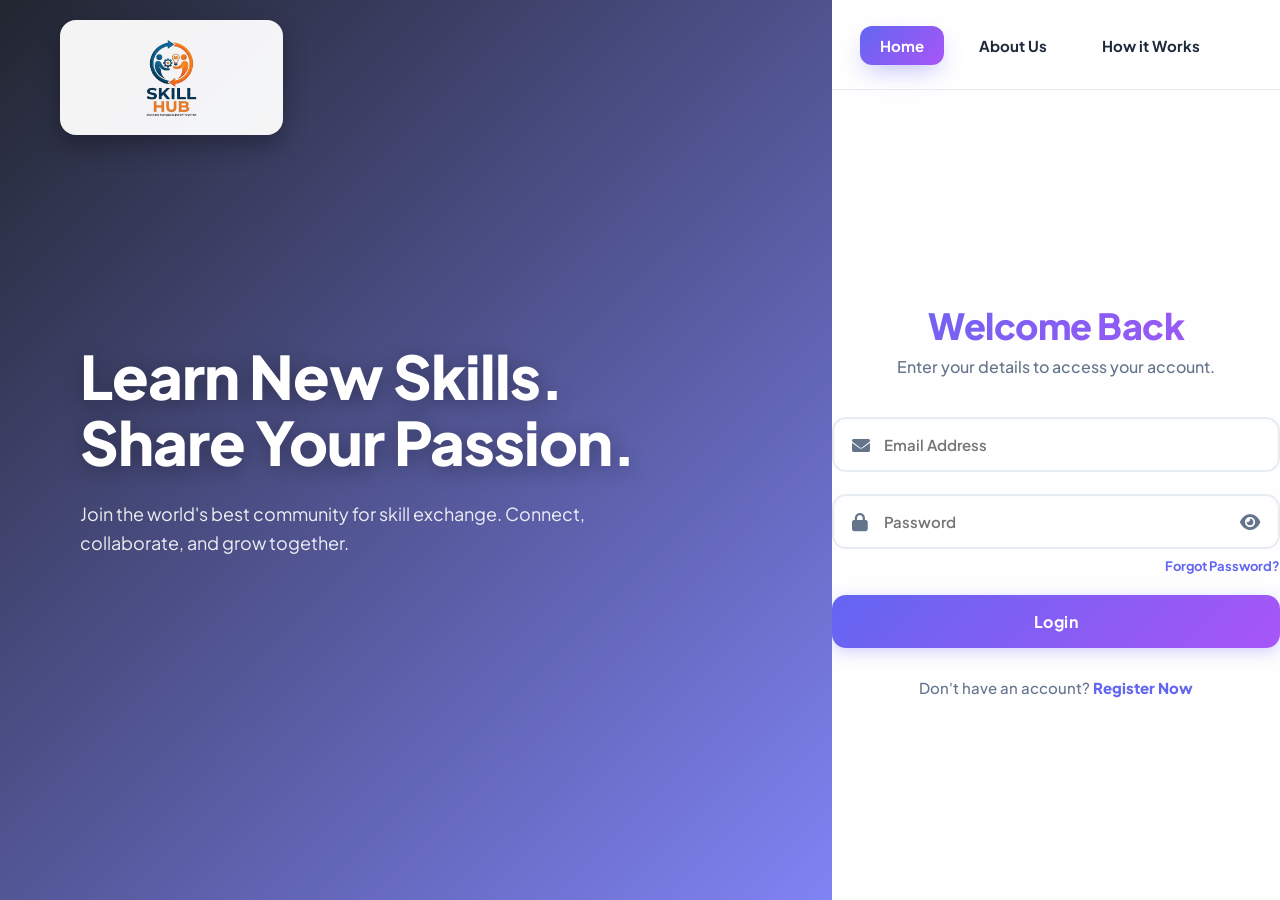
==== index.html @ a39168ff "Update index.html" ====
<!DOCTYPE html>
<html lang="en">
<head>
    <meta charset="UTF-8">
    <meta name="viewport" content="width=device-width, initial-scale=1.0">
    <title>Skill Hub - Login</title>
    <link href="https://cdnjs.cloudflare.com/ajax/libs/font-awesome/6.0.0/css/all.min.css" rel="stylesheet">
    <link href="https://fonts.googleapis.com/css2?family=Montserrat:wght@400;500;600;700;800&display=swap" rel="stylesheet">
    <link rel="stylesheet" href="style.css">
</head>
<body>

    <div id="authWrapper">
        <nav class="navbar">
            <a href="#" class="logo" style="background: transparent; padding: 0; box-shadow: none;">
                <img src="logo.jpeg" alt="Skill Hub" style="height: 115px; width: auto; object-fit: contain; background: rgba(255, 255, 255, 0.95); padding: 5px 15px; border-radius: 16px; box-shadow: 0 10px 25px rgba(0,0,0,0.3); display: block;">
            </a>
            <ul class="nav-links">
                <li><a onclick="switchAuthView('homeView', this)" class="auth-nav-link active">Home</a></li>
                <li><a onclick="switchAuthView('aboutView', this)" class="auth-nav-link">About Us</a></li>
                <li><a onclick="switchAuthView('howItWorksView', this)" class="auth-nav-link">How it Works</a></li>
            </ul>
        </nav>

        <div class="left-section">
            <div class="overlay"></div>
            <div class="content-box">
                <h1>Learn New Skills.<br>Share Your Passion.</h1>
                <p>Join the world's best community for skill exchange. Connect, collaborate, and grow together.</p>
            </div>
        </div>

        <div class="right-section">
            <div class="top-scroll-mask"></div>
            <div id="messageBox" class="message-box" style="padding: 10px; margin: 0 auto 10px; max-width: 480px;"></div>

            <div id="homeView" class="auth-view active">
                <div id="loginForm">
                    <h2 class="form-title">Welcome Back</h2>
                    <p class="form-subtitle">Enter your details to access your account.</p>
                    <form onsubmit="handleLogin(event)" autocomplete="off">
                        <div class="input-group">
                            <i class="fas fa-envelope left-icon"></i><input type="email" id="loginEmail" placeholder="Email Address" autocomplete="off" required>
                        </div>
                        <div class="input-group" style="margin-bottom: 5px;">
                            <i class="fas fa-lock left-icon"></i><input type="password" id="loginPass" placeholder="Password" autocomplete="new-password" required>
                            <i class="fas fa-eye eye-icon" onclick="togglePass('loginPass', this)"></i>
                        </div>
                        <div style="text-align: right; margin-bottom: 20px;">
                            <span onclick="showSubForm('forgotPasswordForm')" style="font-size: 13px; color: var(--primary-color); font-weight: 700; cursor: pointer;">Forgot Password?</span>
                        </div>
                        <button type="submit" class="btn-submit" style="margin-top: 0;">Login</button>
                    </form>
                    <div class="toggle-text">Don't have an account? <span onclick="showSubForm('registerForm')">Register Now</span></div>
                </div>

                <div id="forgotPasswordForm" class="hidden" style="width: 100%;">
                    <h2 class="form-title">Reset Password</h2>
                    <p class="form-subtitle">Enter your registered email to receive an OTP.</p>
                    <form onsubmit="handleSendForgotOTP(event)" autocomplete="off">
                        <div class="input-group"><i class="fas fa-envelope left-icon"></i><input type="email" id="forgotIdentifier" placeholder="Email Address" autocomplete="off" required></div>
                        <button type="submit" class="btn-submit">Send OTP</button>
                    </form>
                    <div class="toggle-text"><span onclick="showSubForm('loginForm')">Back to Login</span></div>
                </div>

                <div id="verifyForgotOTPForm" class="hidden" style="width: 100%;">
                    <h2 class="form-title">Set New Password</h2>
                    <form onsubmit="handleResetPassword(event)" autocomplete="off">
                        <div class="input-group"><i class="fas fa-key left-icon"></i><input type="text" id="forgotOTPInput" placeholder="Enter 6-digit OTP" autocomplete="off" required></div>
                        <div class="input-group">
                            <i class="fas fa-lock left-icon"></i><input type="password" id="forgotNewPassInput" placeholder="Enter New Password" autocomplete="new-password" required>
                            <i class="fas fa-eye eye-icon" onclick="togglePass('forgotNewPassInput', this)"></i>
                        </div>
                        <button type="submit" class="btn-submit">Reset Password</button>
                    </form>
                    <div class="toggle-text"><span onclick="showSubForm('loginForm')">Cancel</span></div>
                </div>

                <div id="otpForm" class="hidden" style="width: 100%;">
                    <h2 class="form-title">Two-Factor Auth</h2>
                    <form onsubmit="handleVerifyOTP(event)" autocomplete="off">
                        <div class="input-group"><i class="fas fa-key left-icon"></i><input type="text" id="otpInput" placeholder="Enter 6-digit OTP" autocomplete="off" required></div>
                        <button type="submit" class="btn-submit">Verify & Login</button>
                    </form>
                    <div class="toggle-text"><span onclick="showSubForm('loginForm')">Back to Login</span></div>
                </div>

                <div id="registerForm" class="hidden" style="width: 100%;">
                    <h2 class="form-title">Create Account</h2>
                    <form onsubmit="handleRegister(event)" autocomplete="off">
                        <div class="input-group"><i class="fas fa-user left-icon"></i><input type="text" id="regName" placeholder="Full Name" autocomplete="off" required></div>
                        <div class="input-group"><i class="fas fa-envelope left-icon"></i><input type="email" id="regEmail" placeholder="Email Address" autocomplete="off" required></div>
                        <div class="input-group"><i class="fas fa-phone left-icon"></i><input type="tel" id="regPhone" placeholder="Phone Number" autocomplete="off" required></div>
                        
                        <div style="display: flex; justify-content: space-between; align-items: center; margin-bottom: 15px; padding: 12px 15px; background: var(--bg-input); border-radius: 12px; color: var(--text-muted);">
                            <span style="font-size: 14px; font-weight: 500;"><i class="fas fa-venus-mars" style="margin-right: 10px;"></i>Gender:</span>
                            <div style="display: flex; gap: 15px;">
                                <label style="cursor: pointer; display: flex; align-items: center; gap: 5px; color: var(--text-main); font-weight: 500; font-size: 14px;">
                                    <input type="radio" name="regGender" value="Male" required style="accent-color: var(--primary-color);"> Male
                                </label>
                                <label style="cursor: pointer; display: flex; align-items: center; gap: 5px; color: var(--text-main); font-weight: 500; font-size: 14px;">
                                    <input type="radio" name="regGender" value="Female" style="accent-color: var(--primary-color);"> Female
                                </label>
                            </div>
                        </div>

                        <div class="input-group">
                            <i class="fas fa-lock left-icon"></i>
                            <input type="password" id="regPass" placeholder="Create Password" autocomplete="new-password" required>
                            <i class="fas fa-eye eye-icon" onclick="togglePass('regPass', this)"></i>
                        </div>
                        <div class="input-group">
                            <i class="fas fa-lock left-icon"></i>
                            <input type="password" id="regConfirmPass" placeholder="Confirm Password" autocomplete="new-password" required>
                            <i class="fas fa-eye eye-icon" onclick="togglePass('regConfirmPass', this)"></i>
                        </div>

                        <button type="submit" class="btn-submit">Verify Email</button>
                    </form>
                    <div class="toggle-text">Already have an account? <span onclick="showSubForm('loginForm')">Login Here</span></div>
                </div>

                <div id="regOtpForm" class="hidden" style="width: 100%;">
                    <h2 class="form-title">Verify Email</h2>
                    <form onsubmit="handleVerifyRegOTP(event)" autocomplete="off">
                        <div class="input-group"><i class="fas fa-key left-icon"></i><input type="text" id="regOtpInput" placeholder="Enter 6-digit OTP" autocomplete="off" required></div>
                        <button type="submit" class="btn-submit">Verify OTP</button>
                    </form>
                    <div class="toggle-text"><span onclick="showSubForm('registerForm')">Back</span></div>
                </div>

                <div id="profileSetupForm" class="hidden" style="width: 100%;">
                    <h2 class="form-title">Complete Profile</h2>
                    <form onsubmit="handleProfileSave(event)" autocomplete="off">
                        <div class="profile-pic-wrapper">
                            <div class="profile-pic-container" onclick="document.getElementById('profileInput').click()">
                                <img id="profilePreview" src="https://cdn-icons-png.flaticon.com/512/149/149071.png" alt="Profile">
                            </div>
                            <input type="file" id="profileInput" accept="image/*" onchange="previewImage(event, 'profilePreview')" style="display:none;">
                            <div style="display: flex; gap: 20px; margin-top: 15px; width: 100%; justify-content: center;">
                                <div class="add-photo-btn" onclick="document.getElementById('profileInput').click()" style="margin-top: 0;"><i class="fas fa-image"></i> Upload File</div>
                                <div class="add-photo-btn" onclick="startRegCamera()" style="margin-top: 0; color: #10b981;"><i class="fas fa-camera"></i> Live Camera</div>
                            </div>
                        </div>

                        <div class="role-selection">
                            <label class="role-box active" onclick="selectRole('teach')">
                                <input type="radio" name="userRole" value="teach" checked style="display:none;">
                                <i class="fas fa-chalkboard-teacher"></i>
                                <span>Teach & Learn</span>
                            </label>
                            <label class="role-box" onclick="selectRole('learn')">
                                <input type="radio" name="userRole" value="learn" style="display:none;">
                                <i class="fas fa-book-reader"></i>
                                <span>Only Learner</span>
                            </label>
                        </div>

                        <div class="input-group"><i class="fas fa-user left-icon"></i><input type="text" id="profName" readonly></div>
                        <div class="input-group"><i class="fas fa-envelope left-icon"></i><input type="email" id="profEmail" readonly></div>
                        <div class="input-group"><i class="fas fa-map-marker-alt left-icon"></i><input type="text" id="profAddress" placeholder="e.g. Ahmedabad, Gujarat" autocomplete="off" required></div>
                        
                        <div id="skillInputContainer">
                            <div class="input-group"><i class="fas fa-laptop-code left-icon"></i><input type="text" id="skillInput" placeholder="Type a skill & Press Enter" autocomplete="off"></div>
                            <div id="skillsList" class="skills-list"></div>
                        </div>

                        <button type="submit" class="btn-submit">Save Profile & Login</button>
                    </form>
                </div>
            </div>

            <div id="aboutView" class="auth-view" style="justify-content: flex-start; padding-top: 40px; max-width: 1000px; padding-left: 20px; padding-right: 20px;">
                <h2 class="info-header" style="text-align: center; margin-bottom: 30px;">About Skill Hub</h2>
                
                <div style="display: flex; gap: 20px; flex-wrap: wrap; margin-bottom: 50px;">
                    <div class="about-card" style="flex: 1; min-width: 250px;">
                        <i class="fas fa-globe"></i>
                        <h3>Our Vision</h3>
                        <p>Skill Hub is built on a simple idea: everyone has something to learn, and everyone has something to teach. We aim to create a global economy of knowledge exchange.</p>
                    </div>
                    
                    <div class="about-card" style="flex: 1; min-width: 250px;">
                        <i class="fas fa-users"></i>
                        <h3>Community Driven</h3>
                        <p>Whether you are a professional developer, a language enthusiast, or a beginner looking for guidance, our platform connects you with the right mentor without any money involved.</p>
                    </div>

                    <div class="about-card" style="flex: 1; min-width: 250px;">
                        <i class="fas fa-coins"></i>
                        <h3>Time-Banking System</h3>
                        <p>We use a unique Credit System. Earn credits by teaching your skills to others, and spend those credits to learn new skills from experts. It's a fair, time-for-time trade.</p>
                    </div>
                </div>

                <h2 class="info-header" style="text-align: center; margin-bottom: 10px;">Why Choose Skill Hub?</h2>
                <p style="text-align: center; color: var(--text-muted); margin-bottom: 30px; font-size: 15px; font-weight: 500;">Explore the detailed features and benefits of joining our platform.</p>

                <div class="about-grid">
                    
                    <div class="about-image-card">
                        <img src="https://images.unsplash.com/photo-1516321318423-f06f85e504b3?q=80&w=600&auto=format&fit=crop" alt="Concept">
                        <div class="card-content">
                            <h3><i class="fas fa-lightbulb"></i> The Core Concept</h3>
                            <p>Skill Hub is a revolutionary time-banking platform where your knowledge is your currency. Exchange your expertise directly with others and grow together.</p>
                        </div>
                    </div>

                    <div class="about-image-card">
                        <img src="https://images.unsplash.com/photo-1554224155-8d04cb21cd6c?q=80&w=600&auto=format&fit=crop" alt="Credits">
                        <div class="card-content">
                            <h3><i class="fas fa-coins"></i> Time is Money</h3>
                            <p>No actual money is involved. You earn virtual credits by dedicating your time to teach someone. Spend those exact credits to learn a new skill from another expert.</p>
                        </div>
                    </div>

                    <div class="about-image-card">
                        <img src="https://images.unsplash.com/photo-1522202176988-66273c2fd55f?q=80&w=600&auto=format&fit=crop" alt="Learn Anything">
                        <div class="card-content">
                            <h3><i class="fas fa-book-reader"></i> Learn Anything</h3>
                            <p>From complex programming languages like Python and Java to creative arts like UI/Design or cooking, find mentors for absolutely any skill you desire.</p>
                        </div>
                    </div>

                    <div class="about-image-card">
                        <img src="https://images.unsplash.com/photo-1544531586-fde5298cdd40?q=80&w=600&auto=format&fit=crop" alt="Mentoring">
                        <div class="card-content">
                            <h3><i class="fas fa-chalkboard-teacher"></i> Teach Your Passion</h3>
                            <p>Everyone is an expert at something. Share your unique talents, guide beginners, and build your reputation as a top-tier mentor in the community.</p>
                        </div>
                    </div>

                    <div class="about-image-card">
                        <img src="https://images.unsplash.com/photo-1516321497487-e288fb19713f?q=80&w=600&auto=format&fit=crop" alt="Live Chat">
                        <div class="card-content">
                            <h3><i class="fas fa-comment-dots"></i> Real-Time Chat</h3>
                            <p>Seamlessly connect with your swap partners using our built-in, WhatsApp-style instant messaging system. Discuss topics, share links, and schedule sessions easily.</p>
                        </div>
                    </div>

                    <div class="about-image-card">
                        <img src="https://images.unsplash.com/photo-1550751827-4bd374c3f58b?q=80&w=600&auto=format&fit=crop" alt="Security">
                        <div class="card-content">
                            <h3><i class="fas fa-shield-alt"></i> Secure & Private</h3>
                            <p>Your privacy is our priority. With robust Two-Factor Authentication (2FA) and encrypted databases, your personal information always remains safe.</p>
                        </div>
                    </div>

                    <div class="about-image-card">
                        <img src="https://images.unsplash.com/photo-1529156069898-49953e39b3ac?q=80&w=600&auto=format&fit=crop" alt="Community">
                        <div class="card-content">
                            <h3><i class="fas fa-users"></i> Global Network</h3>
                            <p>Break geographical boundaries. Connect with lifelong learners and passionate educators from around the globe, expanding your perspective and network.</p>
                        </div>
                    </div>

                    <div class="about-image-card">
                        <img src="https://images.unsplash.com/photo-1531482615713-2afd69097998?q=80&w=600&auto=format&fit=crop" alt="PBL">
                        <div class="card-content">
                            <h3><i class="fas fa-project-diagram"></i> Perfect for PBL</h3>
                            <p>Ideal for university students working on Project-Based Learning (PBL). Find teammates with complementary skills to build your next big academic project.</p>
                        </div>
                    </div>

                    <div class="about-image-card">
                        <img src="https://images.unsplash.com/photo-1486312338219-ce68d2c6f44d?q=80&w=600&auto=format&fit=crop" alt="Portfolio">
                        <div class="card-content">
                            <h3><i class="fas fa-briefcase"></i> Build Your Portfolio</h3>
                            <p>Every successful swap is recorded on your public profile. Use this verified track record of teaching and learning to impress future employers and peers.</p>
                        </div>
                    </div>

                    <div class="about-image-card">
                        <img src="https://images.unsplash.com/photo-1523240795612-9a054b0db644?q=80&w=600&auto=format&fit=crop" alt="Free Access">
                        <div class="card-content">
                            <h3><i class="fas fa-door-open"></i> 100% Free Access</h3>
                            <p>We believe education should be accessible to everyone. Skill Hub completely removes financial barriers, making high-quality mentorship absolutely free.</p>
                        </div>
                    </div>
                </div>

                <div style="margin-top: 60px; padding-top: 40px; border-top: 2px dashed #eee;">
                    <h2 class="info-header" style="text-align: center; margin-bottom: 10px;">Meet The Creators</h2>
                    <p style="text-align: center; color: var(--text-muted); margin-bottom: 40px; font-size: 15px; font-weight: 500;">The minds behind Skill Hub.</p>
                    
                    <div style="display: flex; justify-content: center; gap: 30px; flex-wrap: wrap; text-align: center;">
                        
                        <div style="background: white; padding: 25px 20px; border-radius: 16px; box-shadow: 0 10px 25px rgba(0,0,0,0.08); width: 260px; transition: transform 0.3s ease;">
                            <img src="Shubham.jpeg" alt="Shubham Pareshbhai Suthar" style="width: 130px; height: 130px; border-radius: 50%; object-fit: cover; border: 4px solid var(--primary-color, #007bff); margin-bottom: 15px; box-shadow: 0 5px 15px rgba(0,0,0,0.1);">
                            <h3 style="font-size: 17px; color: #333; margin-bottom: 5px; font-family: 'Montserrat', sans-serif;">Shubham Pareshbhai Suthar</h3>
                            <p style="font-size: 14px; color: #6b7280; margin: 0; font-weight: 500;">Developer</p>
                        </div>

                        <div style="background: white; padding: 25px 20px; border-radius: 16px; box-shadow: 0 10px 25px rgba(0,0,0,0.08); width: 260px; transition: transform 0.3s ease;">
                            <img src="Jainam.jpeg" alt="Jainam Dwarkeshpuri Goswami" style="width: 130px; height: 130px; border-radius: 50%; object-fit: cover; border: 4px solid var(--primary-color, #007bff); margin-bottom: 15px; box-shadow: 0 5px 15px rgba(0,0,0,0.1);">
                            <h3 style="font-size: 17px; color: #333; margin-bottom: 5px; font-family: 'Montserrat', sans-serif;">Jainam Dwarkeshpuri Goswami</h3>
                            <p style="font-size: 14px; color: #6b7280; margin: 0; font-weight: 500;">Developer</p>
                        </div>

                        <div style="background: white; padding: 25px 20px; border-radius: 16px; box-shadow: 0 10px 25px rgba(0,0,0,0.08); width: 260px; transition: transform 0.3s ease;">
                            <img src="Khushgiri.jpeg" alt="Khushgiri Sanjaygiri Goswami" style="width: 130px; height: 130px; border-radius: 50%; object-fit: cover; border: 4px solid var(--primary-color, #007bff); margin-bottom: 15px; box-shadow: 0 5px 15px rgba(0,0,0,0.1);">
                            <h3 style="font-size: 17px; color: #333; margin-bottom: 5px; font-family: 'Montserrat', sans-serif;">Khushgiri Sanjaygiri Goswami</h3>
                            <p style="font-size: 14px; color: #6b7280; margin: 0; font-weight: 500;">Developer</p>
                        </div>

                    </div>
                </div>
                </div>

            <div id="howItWorksView" class="auth-view" style="justify-content: flex-start; padding-top: 40px;">
                <h2 class="info-header" style="text-align: center; margin-bottom: 10px;">How it Works</h2>
                <p style="text-align: center; color: var(--text-muted); margin-bottom: 30px; font-size: 15px; font-weight: 500;">Your journey to mastering new skills in 3 simple steps.</p>
                
                <div class="step-card"><div class="step-icon"><i class="fas fa-user-plus"></i></div><div class="step-content"><h3>1. Create Profile</h3><p>Sign up, choose your role, and list the skills you want to teach or learn.</p></div></div>
                <div class="step-card"><div class="step-icon"><i class="fas fa-search"></i></div><div class="step-content"><h3>2. Find a Match</h3><p>Discover users around the platform who match your learning interests.</p></div></div>
                <div class="step-card"><div class="step-icon"><i class="fas fa-exchange-alt"></i></div><div class="step-content"><h3>3. Start Swapping</h3><p>Connect via live chat, exchange knowledge, and grow together.</p></div></div>
                
                <div style="margin-top: 20px; text-align: center; background: var(--bg-input); padding: 25px; border-radius: 12px; border: 1px dashed var(--primary-color);">
                    <h3 style="color: var(--primary-color); margin-bottom: 15px; font-size: 16px;"><i class="fas fa-rocket"></i> Ready to start your journey?</h3>
                    <button class="btn-solid" style="width: auto; padding: 12px 30px; margin-top: 0; display: inline-block;" onclick="switchAuthView('homeView', document.querySelectorAll('.nav-links a')[0]); setTimeout(function(){ showSubForm('registerForm'); }, 50);">Join Skill Hub Now</button>
                </div>
            </div>
            
        </div>
    </div>

    <div id="regCameraModal" class="hidden" style="position: fixed; top: 0; left: 0; width: 100%; height: 100%; background: rgba(0,0,0,0.85); z-index: 99999; flex-direction: column; align-items: center; justify-content: center;">
        <h3 style="color: white; margin-bottom: 20px; font-size: 24px;">Smile! 😊</h3>
        <video id="regCameraFeed" autoplay playsinline style="width: 100%; max-width: 320px; border-radius: 50%; aspect-ratio: 1/1; object-fit: cover; border: 4px solid #10b981; background: #000; transform: scaleX(-1);"></video>
        <div style="display: flex; gap: 20px; margin-top: 30px;">
            <button type="button" class="btn-submit" onclick="takeRegSnapshot()" style="width: auto; padding: 12px 25px; margin: 0; background: #10b981;"><i class="fas fa-camera"></i> Capture</button>
            <button type="button" class="btn-submit" onclick="stopRegCamera()" style="width: auto; padding: 12px 25px; margin: 0; background: #ef4444;"><i class="fas fa-times"></i> Cancel</button>
        </div>
    </div>

    <script src="config.js?v=7"></script>
    <script src="auth.js?v=7"></script>
</body>
</html>
---- style.css ----
/* =========================================
   PREMIUM SAAS THEME VARIABLES & ALL CSS
   ========================================= */
@import url('https://fonts.googleapis.com/css2?family=Plus+Jakarta+Sans:wght@400;500;600;700;800&display=swap');

:root {
    /* Modern Vibrant Gradients & Colors */
    --primary-color: #6366f1; /* Brighter Indigo */
    --primary-hover: #4f46e5;
    --primary-gradient: linear-gradient(135deg, #6366f1 0%, #a855f7 100%);
    --primary-light: rgba(99, 102, 241, 0.12);
    
    /* Light Theme - Soft Backgrounds */
    --bg-main: #f4f7fe; 
    --bg-card: rgba(255, 255, 255, 0.85); /* Glass effect */
    --bg-input: #ffffff;
    
    /* Typography */
    --text-main: #1e293b;
    --text-muted: #64748b;
    --border-color: rgba(226, 232, 240, 0.8);
    
    /* Glassmorphism Elements */
    --sidebar-bg: rgba(255, 255, 255, 0.75);
    --header-bg: rgba(255, 255, 255, 0.8);
    --glass-blur: blur(16px);
    
    /* Smooth Shadows */
    --shadow-sm: 0 4px 6px -1px rgba(0, 0, 0, 0.05), 0 2px 4px -1px rgba(0, 0, 0, 0.03);
    --shadow-glow: 0 10px 25px -5px rgba(99, 102, 241, 0.4);
    --shadow-card: 0 10px 30px -5px rgba(0, 0, 0, 0.05);
}

body.dark-theme {
    /* Ultra Premium Dark Navy Theme (Better than basic black) */
    --bg-main: #0b0f19;
    --bg-card: rgba(17, 24, 39, 0.7);
    --bg-input: rgba(31, 41, 55, 0.8);
    --text-main: #f8fafc;
    --text-muted: #94a3b8;
    --border-color: rgba(255, 255, 255, 0.08);
    --sidebar-bg: rgba(11, 15, 25, 0.85);
    --header-bg: rgba(11, 15, 25, 0.85);
    --shadow-sm: 0 4px 6px -1px rgba(0, 0, 0, 0.3);
    --shadow-card: 0 10px 30px -5px rgba(0, 0, 0, 0.5);
    --shadow-glow: 0 10px 25px -5px rgba(99, 102, 241, 0.5);
}

* { margin: 0; padding: 0; box-sizing: border-box; font-family: 'Plus Jakarta Sans', 'Montserrat', sans-serif; }
body { height: 100vh; width: 100%; background: var(--bg-main); color: var(--text-main); overflow: hidden; transition: background 0.4s ease, color 0.4s ease; }

/* Custom Scrollbar for sleek look */
::-webkit-scrollbar { width: 8px; }
::-webkit-scrollbar-track { background: transparent; }
::-webkit-scrollbar-thumb { background: rgba(99, 102, 241, 0.3); border-radius: 10px; }
::-webkit-scrollbar-thumb:hover { background: rgba(99, 102, 241, 0.6); }

/* ================= Auth Layout (Login Page) ================= */
#authWrapper { display: flex; width: 100%; height: 100vh; }

.navbar { position: absolute; top: 0; left: 0; width: 100%; padding: 20px 60px; display: flex; justify-content: space-between; align-items: flex-start; z-index: 100; background: transparent; }
.logo { font-size: 24px; font-weight: 800; color: #fff; text-decoration: none; }

.nav-links { list-style: none; display: flex; gap: 15px; align-items: center; margin-top: 6px; }

/* Lift Animation for Nav Links */
.nav-links a { display: inline-block; text-decoration: none; color: var(--text-main); font-size: 15px; font-weight: 700; cursor: pointer; transition: all 0.3s cubic-bezier(0.34, 1.56, 0.64, 1); padding: 10px 20px; border-radius: 12px; }
.nav-links a:hover { transform: translateY(-4px); color: #fff; background: var(--primary-gradient); box-shadow: var(--shadow-glow); }
.nav-links a.active { color: #fff; background: var(--primary-gradient); box-shadow: var(--shadow-glow); }

/* Left Section with Enhanced Gradient Overlay */
.left-section { flex: 1.2; background: url('https://images.unsplash.com/photo-1522202176988-66273c2fd55f?q=80&w=2071&auto=format&fit=crop') no-repeat center center/cover; position: relative; display: flex; align-items: center; padding: 80px; color: white; }
.overlay { position: absolute; top: 0; left: 0; width: 100%; height: 100%; background: linear-gradient(135deg, rgba(11, 15, 25, 0.9) 0%, rgba(99, 102, 241, 0.8) 100%); z-index: 1; }
.content-box { position: relative; z-index: 2; max-width: 600px; color: #fff; animation: fadeUp 0.8s ease-out; }
.content-box h1 { font-size: 60px; font-weight: 800; line-height: 1.1; margin-bottom: 25px; letter-spacing: -1px; text-shadow: 0 4px 20px rgba(0,0,0,0.3); }
.content-box p { font-size: 18px; line-height: 1.6; opacity: 0.9; }

.right-section { flex: 0.8; background: var(--bg-card); overflow-y: auto; position: relative; backdrop-filter: var(--glass-blur); -webkit-backdrop-filter: var(--glass-blur); }
.top-scroll-mask { position: sticky; top: 0; left: 0; width: 100%; height: 90px; background: inherit; z-index: 90; backdrop-filter: var(--glass-blur); border-bottom: 1px solid var(--border-color); }
.auth-view { display: none; animation: slideIn 0.4s cubic-bezier(0.16, 1, 0.3, 1); width: 100%; max-width: 480px; margin: 0 auto; min-height: calc(100vh - 90px); flex-direction: column; justify-content: center; padding-bottom: 50px; }
.auth-view.active { display: flex; }
.form-title { font-size: 36px; color: var(--text-main); margin-bottom: 8px; font-weight: 800; text-align: center; letter-spacing: -0.5px; background: var(--primary-gradient); -webkit-background-clip: text; -webkit-text-fill-color: transparent; }
.form-subtitle { color: var(--text-muted); margin-bottom: 40px; font-size: 16px; text-align: center; font-weight: 500;}

/* Premium Inputs */
.input-group { position: relative; margin-bottom: 22px; width: 100%; }
.input-group i.left-icon { position: absolute; left: 20px; top: 50%; transform: translateY(-50%); color: var(--text-muted); font-size: 18px; transition: 0.3s; }
.input-group input { width: 100%; padding: 16px 20px 16px 50px; border: 2px solid var(--border-color); border-radius: 14px; font-size: 15px; outline: none; background: var(--bg-input); font-weight: 600; color: var(--text-main); transition: all 0.3s ease; box-shadow: inset 0 2px 4px rgba(0,0,0,0.02);}
.input-group input:focus { border-color: var(--primary-color); background: var(--bg-input); box-shadow: 0 0 0 4px var(--primary-light), inset 0 2px 4px rgba(0,0,0,0.02); }
.input-group input:focus + i.left-icon, .input-group input:focus ~ i.left-icon { color: var(--primary-color); }
.input-group input[readonly] { background: var(--border-color); color: var(--text-muted); cursor: not-allowed; }
.input-group .eye-icon { position: absolute; right: 20px; top: 50%; transform: translateY(-50%); color: var(--text-muted); cursor: pointer; transition: 0.2s; font-size: 18px; }
.input-group .eye-icon:hover { color: var(--primary-color); }

/* Premium Buttons */
.btn-submit { width: 100%; padding: 16px; background: var(--primary-gradient); border: none; border-radius: 14px; color: white; font-size: 16px; font-weight: 700; letter-spacing: 0.5px; cursor: pointer; transition: all 0.3s cubic-bezier(0.34, 1.56, 0.64, 1); margin-top: 15px; box-shadow: 0 4px 15px rgba(99, 102, 241, 0.3); position: relative; overflow: hidden; z-index: 1;}
.btn-submit::before { content: ''; position: absolute; top: 0; left: 0; width: 100%; height: 100%; background: linear-gradient(135deg, #a855f7 0%, #6366f1 100%); opacity: 0; transition: opacity 0.3s ease; z-index: -1; }
.btn-submit:hover { transform: translateY(-3px); box-shadow: var(--shadow-glow); }
.btn-submit:hover::before { opacity: 1; }

.toggle-text { margin-top: 30px; text-align: center; font-size: 15px; color: var(--text-muted); font-weight: 500;}
.toggle-text span { color: var(--primary-color); font-weight: 800; cursor: pointer; transition: 0.2s; border-bottom: 2px solid transparent; padding-bottom: 2px; }
.toggle-text span:hover { border-color: var(--primary-color); }

.message-box { text-align: center; margin-bottom: 20px; font-size: 15px; font-weight: 700; min-height: 20px; padding: 12px; border-radius: 10px; }
.error-msg { background: rgba(239, 68, 68, 0.1); color: #ef4444; border: 1px solid rgba(239, 68, 68, 0.2); } 
.success-msg { background: rgba(16, 185, 129, 0.1); color: #10b981; border: 1px solid rgba(16, 185, 129, 0.2); }
.hidden { display: none !important; }

/* Profile Pic Setup */
.profile-pic-wrapper { display: flex; flex-direction: column; align-items: center; margin-bottom: 35px; }
.profile-pic-container { width: 130px; height: 130px; border-radius: 50%; background: var(--bg-input); border: 4px solid var(--primary-color); overflow: hidden; position: relative; cursor: pointer; transition: all 0.4s cubic-bezier(0.34, 1.56, 0.64, 1); box-shadow: var(--shadow-glow); padding: 4px;}
.profile-pic-container:hover { transform: scale(1.08) rotate(5deg); }
.profile-pic-container img { width: 100%; height: 100%; object-fit: cover; border-radius: 50%; }
.add-photo-btn { margin-top: 15px; color: var(--primary-color); font-weight: 800; font-size: 15px; cursor: pointer; display: flex; align-items: center; gap: 8px; transition: 0.2s; background: var(--primary-light); padding: 8px 16px; border-radius: 20px; }
.add-photo-btn:hover { background: var(--primary-color); color: #fff; }

/* Skills Tags */
.skills-list { display: flex; flex-wrap: wrap; gap: 10px; margin-top: -10px; margin-bottom: 25px; }
.skill-tag { background: var(--primary-gradient); color: #fff; padding: 8px 16px; border-radius: 20px; font-size: 14px; font-weight: 700; display: flex; align-items: center; gap: 10px; box-shadow: var(--shadow-sm); animation: popIn 0.3s ease-out;}
.skill-tag i { cursor: pointer; color: rgba(255,255,255,0.8); transition: 0.2s; }
.skill-tag i:hover { color: #fff; transform: scale(1.2); }

/* ================= Dashboard Layout ================= */
#dashboardWrapper { display: flex; width: 100vw; height: 100vh; background: var(--bg-main); color: var(--text-main); }

/* Glass Sidebar */
.sidebar { width: 280px; background: var(--sidebar-bg); backdrop-filter: var(--glass-blur); -webkit-backdrop-filter: var(--glass-blur); border-right: 1px solid var(--border-color); display: flex; flex-direction: column; padding: 30px 20px; z-index: 10; transition: 0.3s ease; box-shadow: 5px 0 25px rgba(0,0,0,0.02); }
.sidebar-logo { display: flex; align-items: center; justify-content: center; margin-bottom: 40px; }
.sidebar-logo img { height: 75px; border-radius: 12px; box-shadow: var(--shadow-sm); transition: 0.3s; }
.sidebar-logo img:hover { transform: scale(1.05) rotate(-2deg); }

.menu-label { font-size: 12px; color: var(--text-muted); font-weight: 800; letter-spacing: 1.5px; margin-bottom: 15px; padding-left: 15px; text-transform: uppercase; }
.sidebar-menu { list-style: none; margin-bottom: 25px; }
.sidebar-menu li { margin-bottom: 8px; }
.sidebar-menu a { text-decoration: none; color: var(--text-muted); font-size: 15.5px; font-weight: 700; display: flex; align-items: center; gap: 16px; padding: 14px 18px; border-radius: 12px; transition: all 0.3s ease; cursor: pointer; position: relative; overflow: hidden; }
.sidebar-menu a i { font-size: 20px; width: 24px; text-align: center; color: inherit; transition: 0.3s; }

/* Smooth Sidebar Active/Hover */
.sidebar-menu a::before { content: ''; position: absolute; left: 0; top: 0; height: 100%; width: 4px; background: var(--primary-gradient); transform: scaleY(0); transition: 0.3s ease; border-radius: 0 4px 4px 0; }
.sidebar-menu a.active { background: var(--primary-light); color: var(--primary-color); }
.sidebar-menu a.active::before { transform: scaleY(1); }
.sidebar-menu a.active i { color: var(--primary-color); }
.sidebar-menu a:hover:not(.active) { background: rgba(99, 102, 241, 0.05); color: var(--primary-color); transform: translateX(5px); }

.logout-btn { margin-top: auto !important; padding: 12px 15px !important; border-radius: 8px !important; font-weight: 700 !important; display: flex !important; align-items: center !important; gap: 15px !important; color: #ef4444 !important; background: rgba(239, 68, 68, 0.1) !important; border: 1px solid rgba(239, 68, 68, 0.2) !important; text-decoration: none !important; transition: all 0.3s ease !important; }
.logout-btn:hover { background: #ef4444 !important; color: #fff !important; transform: translateY(-3px) !important; box-shadow: 0 4px 12px rgba(239, 68, 68, 0.25) !important; }
.logout-btn:hover i { color: #fff !important; }

.main-content { flex: 1; display: flex; flex-direction: column; overflow-y: auto; position: relative; }

/* Glass Header */
.dashboard-header { display: flex; justify-content: space-between; align-items: center; padding: 20px 50px; background: var(--header-bg); backdrop-filter: var(--glass-blur); -webkit-backdrop-filter: var(--glass-blur); border-bottom: 1px solid var(--border-color); position: sticky; top: 0; z-index: 50; box-shadow: 0 4px 20px rgba(0,0,0,0.02);}
.search-bar { position: relative; width: 400px; }
.search-bar i { position: absolute; left: 20px; top: 50%; transform: translateY(-50%); color: var(--text-muted); font-size: 16px; transition: 0.3s;}
.search-bar input { width: 100%; padding: 14px 20px 14px 50px; border: 2px solid var(--border-color); border-radius: 20px; font-size: 15px; font-weight: 600; outline: none; background: var(--bg-input); color: var(--text-main); transition: 0.3s; box-shadow: inset 0 2px 4px rgba(0,0,0,0.02);}
.search-bar input:focus { border-color: var(--primary-color); box-shadow: 0 0 0 4px var(--primary-light); }
.search-bar input:focus + i { color: var(--primary-color); }

.header-actions { display: flex; align-items: center; gap: 25px; }
.icon-btn { font-size: 22px; color: var(--text-muted); cursor: pointer; position: relative; transition: 0.3s; width: 45px; height: 45px; display: flex; align-items: center; justify-content: center; border-radius: 50%; background: var(--bg-input); border: 1px solid var(--border-color); }
.icon-btn:hover { color: var(--primary-color); border-color: var(--primary-color); transform: translateY(-2px); box-shadow: var(--shadow-sm); }
.icon-btn .badge { position: absolute; top: -2px; right: -2px; background: #ef4444; color: white; font-size: 11px; font-weight: 800; width: 18px; height: 18px; display: flex; align-items: center; justify-content: center; border-radius: 50%; border: 2px solid var(--bg-card); display: none;} 

.user-profile-mini { display: flex; align-items: center; gap: 15px; cursor: pointer; padding: 6px 20px; border-left: 2px solid var(--border-color); transition: 0.3s; }
.user-profile-mini:hover { transform: translateX(-3px); }
.user-profile-mini img { width: 45px; height: 45px; border-radius: 50%; object-fit: cover; border: 2px solid var(--primary-color); padding: 2px; }
.user-profile-mini .details { display: flex; flex-direction: column; }
.user-profile-mini .name { font-size: 15px; font-weight: 800; color: var(--text-main); }
.user-profile-mini .role { font-size: 13px; color: var(--primary-color); font-weight: 700;}

.dashboard-body { padding: 40px 50px; max-width: 1600px; margin: 0 auto; width: 100%; }
.view-section { display: none; animation: fadeUp 0.5s cubic-bezier(0.16, 1, 0.3, 1); }
.view-section.active { display: block; }

.dashboard-title-row { display: flex; justify-content: space-between; align-items: center; margin-bottom: 30px; }
.dashboard-title-row h2 { font-size: 32px; color: var(--text-main); font-weight: 800; letter-spacing: -0.5px; }

/* Metric Cards - Premium Hover */
.metrics-grid { display: grid; grid-template-columns: repeat(4, 1fr); gap: 25px; margin-bottom: 35px; }
.metric-card { background: var(--bg-card); backdrop-filter: var(--glass-blur); -webkit-backdrop-filter: var(--glass-blur); padding: 28px; border-radius: 20px; border: 1px solid var(--border-color); box-shadow: var(--shadow-card); display: flex; flex-direction: column; transition: all 0.4s cubic-bezier(0.34, 1.56, 0.64, 1); position: relative; overflow: hidden; }
.metric-card::before { content: ''; position: absolute; top: 0; left: 0; width: 100%; height: 4px; background: var(--primary-gradient); transform: scaleX(0); transform-origin: left; transition: 0.4s ease; }
.metric-card:hover { transform: translateY(-8px); box-shadow: 0 20px 40px -10px rgba(0,0,0,0.1); border-color: var(--primary-light); }
.metric-card:hover::before { transform: scaleX(1); }

.metric-top { display: flex; justify-content: space-between; align-items: center; margin-bottom: 15px; }
.metric-title { font-size: 15px; color: var(--text-muted); font-weight: 700; }
.metric-icon { width: 48px; height: 48px; border-radius: 14px; display: flex; align-items: center; justify-content: center; font-size: 22px; transition: 0.3s; }
.metric-card:hover .metric-icon { transform: scale(1.1) rotate(5deg); }
.metric-value { font-size: 36px; font-weight: 800; color: var(--text-main); margin-bottom: 5px; letter-spacing: -1px;}

.metric-card.purple .metric-icon { background: linear-gradient(135deg, rgba(99, 102, 241, 0.2), rgba(168, 85, 247, 0.2)); color: #8b5cf6; }
.metric-card.blue .metric-icon { background: linear-gradient(135deg, rgba(59, 130, 246, 0.2), rgba(37, 99, 235, 0.2)); color: #3b82f6; }
.metric-card.green .metric-icon { background: linear-gradient(135deg, rgba(16, 185, 129, 0.2), rgba(5, 150, 105, 0.2)); color: #10b981; }
.metric-card.orange .metric-icon { background: linear-gradient(135deg, rgba(245, 158, 11, 0.2), rgba(217, 119, 6, 0.2)); color: #f59e0b; }

/* Chart Sections */
.chart-section { background: var(--bg-card); backdrop-filter: var(--glass-blur); padding: 30px; border-radius: 20px; border: 1px solid var(--border-color); box-shadow: var(--shadow-card); margin-bottom: 30px; transition: 0.3s;}
.chart-section:hover { box-shadow: 0 15px 35px -5px rgba(0,0,0,0.08); border-color: rgba(99, 102, 241, 0.2); }
.chart-header { display: flex; justify-content: space-between; align-items: center; margin-bottom: 25px; }
.chart-header h3 { font-size: 20px; font-weight: 800; display: flex; align-items: center; gap: 10px;}

/* Discover Cards */
.dynamic-grid { display: grid; grid-template-columns: repeat(auto-fill, minmax(300px, 1fr)); gap: 25px; }
.crisp-card { background: var(--bg-card); backdrop-filter: var(--glass-blur); padding: 30px 25px; border-radius: 20px; border: 1px solid var(--border-color); box-shadow: var(--shadow-card); text-align: center; position: relative; transition: all 0.4s cubic-bezier(0.34, 1.56, 0.64, 1); overflow: hidden;}
.crisp-card:hover { transform: translateY(-8px); border-color: var(--primary-color); box-shadow: var(--shadow-glow); }
.top-badge { position: absolute; top: 15px; right: 15px; background: linear-gradient(135deg, #10b981, #059669); color: #fff; font-size: 11px; padding: 6px 12px; border-radius: 8px; font-weight: 800; letter-spacing: 0.5px; box-shadow: 0 4px 10px rgba(16, 185, 129, 0.3);}
.card-icon { width: 75px; height: 75px; background: var(--primary-gradient); color: #fff; border-radius: 20px; display: flex; align-items: center; justify-content: center; font-size: 35px; margin: 0 auto 20px; box-shadow: var(--shadow-glow); transition: 0.4s;}
.crisp-card:hover .card-icon { transform: scale(1.1) rotate(10deg); border-radius: 50%; }
.crisp-card h3 { font-size: 22px; color: var(--text-main); margin-bottom: 10px; font-weight: 800;}
.crisp-card p { color: var(--text-muted); font-weight: 600; font-size: 14px; margin-bottom: 25px;}
.card-buttons { display: flex; gap: 15px; justify-content: center;}

/* Card Buttons */
.btn-outline { flex: 1; padding: 12px; background: transparent; border: 2px solid var(--primary-color); color: var(--primary-color); border-radius: 10px; font-weight: 800; cursor: pointer; transition: 0.3s; font-size: 14px;}
.btn-outline:hover { background: var(--primary-color); color: #fff; box-shadow: var(--shadow-glow); transform: translateY(-2px);}
.btn-solid { flex: 1; padding: 12px; background: var(--primary-gradient); border: none; color: #fff; border-radius: 10px; font-weight: 800; cursor: pointer; transition: 0.3s; font-size: 14px; box-shadow: 0 4px 15px rgba(99,102,241,0.3);}
.btn-solid:hover { transform: translateY(-2px); box-shadow: var(--shadow-glow); }

/* List Items (Swaps) */
.list-item { background: var(--bg-input); padding: 20px 25px; border-radius: 16px; border: 1px solid var(--border-color); display: flex; justify-content: space-between; align-items: center; margin-bottom: 15px; transition: all 0.3s ease; box-shadow: var(--shadow-sm);}
.list-item:hover { border-color: var(--primary-color); transform: translateX(5px); box-shadow: 0 5px 15px rgba(0,0,0,0.05); }
.list-item h4 { color: var(--text-main); font-size: 18px; margin-bottom: 6px; font-weight: 800;}
.list-item p { color: var(--text-muted); font-size: 14px; font-weight: 600; }

.badge-green { background: rgba(16, 185, 129, 0.15); color: #10b981; padding: 6px 14px; border-radius: 8px; font-size: 13px; font-weight: 800; border: 1px solid rgba(16,185,129,0.3);}
.btn-cancel { background: rgba(239, 68, 68, 0.1); color: #ef4444; border: 1px solid rgba(239,68,68,0.3); padding: 8px 16px; border-radius: 8px; font-size: 13px; cursor: pointer; font-weight: 800; transition: 0.3s;}
.btn-cancel:hover { background: #ef4444; color: #fff; transform: translateY(-2px); box-shadow: 0 4px 12px rgba(239,68,68,0.3);}

/* ================= Live Chat ================= */
.chat-container { display: flex; height: 600px; background: var(--bg-card); backdrop-filter: var(--glass-blur); border-radius: 20px; border: 1px solid var(--border-color); overflow: hidden; box-shadow: var(--shadow-card); }
.chat-sidebar { width: 320px; border-right: 1px solid var(--border-color); overflow-y: auto; background: rgba(0,0,0,0.02); }
.chat-window { flex: 1; display: flex; flex-direction: column; background: transparent; }
.chat-header { padding: 20px 25px; border-bottom: 1px solid var(--border-color); display: flex; align-items: center; justify-content: space-between; gap: 15px; background: var(--header-bg); backdrop-filter: blur(10px); }
.chat-header img { width: 50px; height: 50px; border-radius: 50%; object-fit: cover; border: 2px solid var(--primary-color); padding: 2px;}
.chat-header h3 { font-size: 18px; color: var(--text-main); font-weight: 800; }
.status-indicator { font-size: 13px; font-weight: 800; color: #10b981; display: flex; align-items: center; gap: 5px;}
.status-indicator::before { content: ''; display: block; width: 8px; height: 8px; background: #10b981; border-radius: 50%; box-shadow: 0 0 8px #10b981;}

.chat-messages { flex: 1; padding: 25px; overflow-y: auto; display: flex; flex-direction: column; gap: 15px; background: transparent; }
.chat-bubble { max-width: 70%; padding: 14px 20px; border-radius: 18px; font-size: 15px; font-weight: 500; line-height: 1.5; position: relative; animation: fadeUp 0.3s ease-out; box-shadow: var(--shadow-sm);}
.chat-bubble.sent { align-self: flex-end; background: var(--primary-gradient); color: #fff; border-bottom-right-radius: 4px; }
.chat-bubble.received { align-self: flex-start; background: var(--bg-input); border: 1px solid var(--border-color); color: var(--text-main); border-bottom-left-radius: 4px; }
.chat-input-area { padding: 20px 25px; border-top: 1px solid var(--border-color); display: flex; gap: 15px; background: var(--bg-card); align-items: center;}
.chat-input-area input { flex: 1; padding: 16px 25px; border: 2px solid var(--border-color); border-radius: 30px; outline: none; background: var(--bg-input); color: var(--text-main); font-size: 15px; font-weight: 600; transition: 0.3s;}
.chat-input-area input:focus { border-color: var(--primary-color); box-shadow: 0 0 0 4px var(--primary-light); }
.chat-input-area button { background: var(--primary-gradient); color: #fff; border: none; width: 55px; height: 55px; border-radius: 50%; cursor: pointer; transition: all 0.3s cubic-bezier(0.34, 1.56, 0.64, 1); display: flex; align-items: center; justify-content: center; font-size: 20px; flex-shrink: 0; box-shadow: 0 4px 15px rgba(99,102,241,0.3);}
.chat-input-area button:hover { transform: scale(1.1) rotate(-10deg); box-shadow: var(--shadow-glow); }

.chat-user-item { padding: 20px; border-bottom: 1px solid var(--border-color); display: flex; align-items: center; gap: 15px; cursor: pointer; transition: 0.3s; background: transparent; }
.chat-user-item:hover { background: var(--bg-input); padding-left: 25px;}
.chat-user-item.active { background: var(--bg-card); border-left: 4px solid var(--primary-color); box-shadow: var(--shadow-sm);}
.chat-user-item img { width: 50px; height: 50px; border-radius: 50%; object-fit: cover; border: 2px solid transparent;}
.chat-user-item.active img { border-color: var(--primary-color); padding: 2px;}
.chat-user-item h4 { font-size: 15px; color: var(--text-main); font-weight: 800; margin-bottom: 4px; }
.chat-user-item p { font-size: 13px; color: var(--text-muted); white-space: nowrap; overflow: hidden; text-overflow: ellipsis; font-weight: 600;}

/* ================= Animations ================= */
@keyframes fadeUp { from { opacity: 0; transform: translateY(15px); } to { opacity: 1; transform: translateY(0); } }
@keyframes popIn { 0% { opacity: 0; transform: scale(0.8); } 70% { transform: scale(1.1); } 100% { opacity: 1; transform: scale(1); } }

/* ================= About Us Info & Roles ================= */
.info-header { font-size: 28px; color: var(--text-main); font-weight: 800; margin-bottom: 15px; }
.info-image { width: 100%; height: 200px; object-fit: cover; border-radius: 12px; margin-bottom: 20px; box-shadow: var(--shadow-sm); }
.info-text { font-size: 15px; color: var(--text-muted); line-height: 1.6; margin-bottom: 20px; }

/* 🚀 RESTORED: ABOUT US CARDS (Top 3 boxes) */
.about-card { background: var(--bg-card); backdrop-filter: var(--glass-blur); border: 1px solid var(--border-color); border-radius: 20px; padding: 30px 25px; margin-bottom: 20px; box-shadow: var(--shadow-card); display: flex; flex-direction: column; align-items: center; text-align: center; transition: all 0.4s ease; width: 100%; }
.about-card:hover { transform: translateY(-8px); box-shadow: var(--shadow-glow); border-color: rgba(99, 102, 241, 0.4); }
.about-card i { font-size: 32px; color: #fff; background: var(--primary-gradient); width: 75px; height: 75px; display: flex; align-items: center; justify-content: center; border-radius: 50%; margin-bottom: 18px; box-shadow: var(--shadow-glow); transition: 0.3s;}
.about-card:hover i { transform: scale(1.1) rotate(10deg); }
.about-card h3 { font-size: 20px; color: var(--text-main); margin-bottom: 12px; font-weight: 800; }
.about-card p { font-size: 15px; color: var(--text-muted); line-height: 1.7; font-weight: 500; }

/* 🚀 RESTORED: HOW IT WORKS CARDS (Step boxes) */
.step-card { display: flex; align-items: flex-start; gap: 20px; background: var(--bg-card); backdrop-filter: var(--glass-blur); padding: 25px; border-radius: 16px; margin-bottom: 15px; border: 1px solid var(--border-color); box-shadow: var(--shadow-sm); transition: all 0.3s ease; }
.step-card:hover { transform: translateX(8px); border-color: var(--primary-color); box-shadow: var(--shadow-card); }
.step-icon { width: 55px; height: 55px; background: var(--primary-gradient); color: #fff; border-radius: 50%; display: flex; align-items: center; justify-content: center; font-size: 22px; flex-shrink: 0; box-shadow: var(--shadow-glow); }
.step-content h3 { font-size: 18px; color: var(--text-main); margin-bottom: 8px; font-weight: 800; }
.step-content p { font-size: 14.5px; color: var(--text-muted); line-height: 1.5; font-weight: 500; }

/* 🟢 FIXED: Role Selection UI (Teach & Learn / Only Learner) */
.role-selection { 
    display: flex; 
    gap: 15px; 
    margin-bottom: 25px; 
    width: 100%; 
}

.role-box { 
    flex: 1; 
    display: flex; 
    flex-direction: column; 
    align-items: center; 
    justify-content: center; 
    cursor: pointer; 
    border-radius: 16px; 
    padding: 20px 15px; 
    transition: all 0.4s cubic-bezier(0.34, 1.56, 0.64, 1); 
    border: 2px solid var(--border-color); 
    background: var(--bg-input); 
}

.role-box i { 
    font-size: 30px; 
    color: var(--text-muted); 
    transition: 0.3s; 
    margin-bottom: 12px; 
    display: block; 
}

.role-box span { 
    font-size: 14.5px; 
    font-weight: 700; 
    text-align: center; 
}

.role-box:hover { 
    border-color: var(--primary-light); 
    transform: translateY(-5px); 
    box-shadow: var(--shadow-card); 
}

.role-box.active { 
    border-color: var(--primary-color); 
    background: var(--primary-gradient); 
    color: #fff; 
    box-shadow: var(--shadow-glow); 
}

.role-box.active i, .role-box.active span { 
    color: #fff; 
}

.role-box.active i { 
    transform: scale(1.1); 
    margin-bottom: 12px; 
}

/* About Us Bottom Image Grid */
.about-grid { display: grid; grid-template-columns: repeat(auto-fill, minmax(300px, 1fr)); gap: 30px; width: 100%; margin-bottom: 50px; }
.about-image-card { background: var(--bg-card); backdrop-filter: var(--glass-blur); border: 1px solid var(--border-color); border-radius: 20px; overflow: hidden; box-shadow: var(--shadow-card); transition: all 0.4s ease; }
.about-image-card:hover { transform: translateY(-8px); box-shadow: 0 20px 40px -10px rgba(0,0,0,0.15); border-color: rgba(99, 102, 241, 0.3); }
.about-image-card img { width: 100%; height: 200px; object-fit: cover; transition: 0.5s; }
.about-image-card:hover img { transform: scale(1.05); }
.about-image-card .card-content { padding: 30px; background: linear-gradient(to top, var(--bg-card) 80%, transparent); position: relative; z-index: 2; margin-top: -20px; border-radius: 20px 20px 0 0;}
.about-image-card .card-content h3 { font-size: 20px; color: var(--text-main); margin-bottom: 12px; font-weight: 800; display: flex; align-items: center; gap: 12px; }
.about-image-card .card-content h3 i { color: transparent; background: var(--primary-gradient); -webkit-background-clip: text; font-size: 24px; }
.about-image-card .card-content p { font-size: 15px; color: var(--text-muted); line-height: 1.7; font-weight: 500; }

/* ================= Meet The Creators Section ================= */
.team-section {
    margin-top: 60px; 
    padding-top: 40px; 
    border-top: 2px dashed var(--border-color);
}
.team-container { 
    display: flex; 
    justify-content: center; 
    gap: 30px; 
    flex-wrap: wrap; 
    text-align: center; 
}
.team-member { 
    background: var(--bg-card); 
    backdrop-filter: var(--glass-blur);
    padding: 25px 20px; 
    border-radius: 16px; 
    box-shadow: var(--shadow-card); 
    width: 260px; 
    border: 1px solid var(--border-color);
    transition: all 0.4s cubic-bezier(0.34, 1.56, 0.64, 1); 
}
.team-member:hover { 
    transform: translateY(-10px); 
    box-shadow: var(--shadow-glow); 
    border-color: var(--primary-light);
}
.team-member img { 
    width: 130px; 
    height: 130px; 
    border-radius: 50%; 
    object-fit: cover; 
    border: 4px solid var(--primary-color); 
    margin-bottom: 15px; 
    box-shadow: var(--shadow-sm); 
    transition: 0.3s;
}
.team-member:hover img {
    transform: scale(1.08) rotate(5deg);
}
.team-member h3 { 
    font-size: 17px; 
    color: var(--text-main); 
    margin-bottom: 5px; 
    font-weight: 800; 
}
.team-member p { 
    font-size: 14px; 
    color: var(--primary-color); 
    margin: 0; 
    font-weight: 700; 
}

/* Settings Theme Dots & Danger Area */
.settings-grid { display: grid; grid-template-columns: 1fr; gap: 20px; }
.settings-title { font-size: 16px; color: var(--text-main); font-weight: 800; margin-bottom: 20px; padding-bottom: 10px; border-bottom: 1px solid var(--border-color); display: flex; align-items: center; gap: 10px;}
.setting-row { display: flex; justify-content: space-between; align-items: center; margin-bottom: 15px; }

/* Custom Switch Toggle (Restored Original Logic) */
.switch { position: relative; display: inline-block; width: 44px; height: 24px; }
.switch input { opacity: 0; width: 0; height: 0; }
.slider { position: absolute; cursor: pointer; top: 0; left: 0; right: 0; bottom: 0; background-color: var(--border-color); border-radius: 34px; transition: .4s; }
.slider:before { position: absolute; content: ""; height: 16px; width: 16px; left: 4px; bottom: 4px; background-color: white; border-radius: 50%; transition: .4s; box-shadow: 0 2px 5px rgba(0,0,0,0.2); }
input:checked + .slider { background: var(--primary-gradient); }
input:checked + .slider:before { transform: translateX(20px); }

/* Settings Theme Dots (Restored Circle Shape) */
.color-dot { width: 35px; height: 35px; border-radius: 50%; border: 3px solid var(--bg-card); box-shadow: 0 0 0 2px var(--border-color); transition: all 0.3s ease; cursor: pointer; }
.color-dot:hover { transform: scale(1.15); box-shadow: 0 0 0 3px var(--border-color); }

/* Danger Button (Restored) */
.danger-btn { background: transparent; border: 1px solid #ef4444; color: #ef4444; padding: 8px 16px; border-radius: 6px; cursor: pointer; font-weight: 600; transition: 0.2s; }
.danger-btn:hover { background: #ef4444; color: #fff; }

/* Responsive Adjustments */
@media screen and (max-width: 900px) {
    .dashboard-header { padding: 15px 20px; }
    .dashboard-body { padding: 20px; }
    .sidebar { backdrop-filter: none; background: var(--bg-card); border-bottom: 1px solid var(--border-color); box-shadow: none;}
    .metrics-grid { grid-template-columns: 1fr 1fr; }
    .content-box h1 { font-size: 45px; }
    .auth-view { max-width: 100%; padding: 20px; }
    
    /* 🚀 NEW: Mobile View pe bhi navigation ko center mein theek se set karne ke liye */
    .nav-links { margin-top: 10px; justify-content: center; width: 100%; }
}

@media screen and (max-width: 480px) {
    .metrics-grid { grid-template-columns: 1fr; }
    .content-box h1 { font-size: 35px; }
    .form-title { font-size: 28px; }
    .chat-container { height: 80vh; }
}

/* 🟢 NEW: Calendar Input Styling */
.schedule-inputs { display: flex; gap: 15px; margin-bottom: 20px; }
.schedule-inputs input { flex: 1; padding: 14px 15px; border: 2px solid var(--border-color); border-radius: 12px; background: var(--bg-input); color: var(--text-main); font-weight: 600; outline: none; font-size: 15px; transition: 0.3s; box-shadow: inset 0 2px 4px rgba(0,0,0,0.02);}
.schedule-inputs input:focus { border-color: var(--primary-color); box-shadow: 0 0 0 4px var(--primary-light), inset 0 2px 4px rgba(0,0,0,0.02); }

/* 🟢 NEW: Mobile App Style Slide-Up Modal Animation */
@keyframes slideUpApp { 
    from { transform: translateY(100%); } 
    to { transform: translateY(0); } 
}

.app-modal-card {
    width: 100%;
    max-width: 500px;
    padding: 30px;
    background: var(--bg-card);
    border-radius: 30px 30px 0 0; 
    animation: slideUpApp 0.4s cubic-bezier(0.16, 1, 0.3, 1) forwards;
    box-shadow: 0 -10px 40px rgba(0,0,0,0.2);
    border: 1px solid var(--border-color);
    border-bottom: none;
    backdrop-filter: var(--glass-blur);
}

@media screen and (min-width: 600px) {
    /* Desktop pe wapas normal pop-up design */
    .app-modal-card {
        position: relative;
        bottom: auto;
        border-radius: 20px;
        border-bottom: 1px solid var(--border-color);
        animation: popIn 0.3s ease;
    }
}

/* 🟢 NEW: AI Smart Notes Panel Styles - 🚀 Panel Width Badi Kar Di Hai Taki Image Clear Dikhe */
.notes-panel {
    display: none; position: absolute; top: 20px; left: 20px; width: 450px; height: calc(100% - 100px);
    background: rgba(15,23,42,0.95); border-radius: 15px; border: 1px solid rgba(99, 102, 241, 0.4);
    flex-direction: column; padding: 15px; box-shadow: 0 10px 40px rgba(0,0,0,0.6); z-index: 10;
    backdrop-filter: blur(10px); animation: slideInRight 0.3s ease;
}
.notes-img-container {
    flex: 1; background: #000; border-radius: 10px; overflow: hidden; position: relative;
    display: flex; align-items: center; justify-content: center; margin-bottom: 10px;
}
.notes-btn {
    background: var(--bg-input); color: var(--text-main); border: none; padding: 8px 12px;
    border-radius: 8px; cursor: pointer; transition: 0.2s; font-weight: bold; display: flex; align-items: center; gap: 5px;
}
.notes-btn:hover { background: var(--primary-color); color: #fff; }
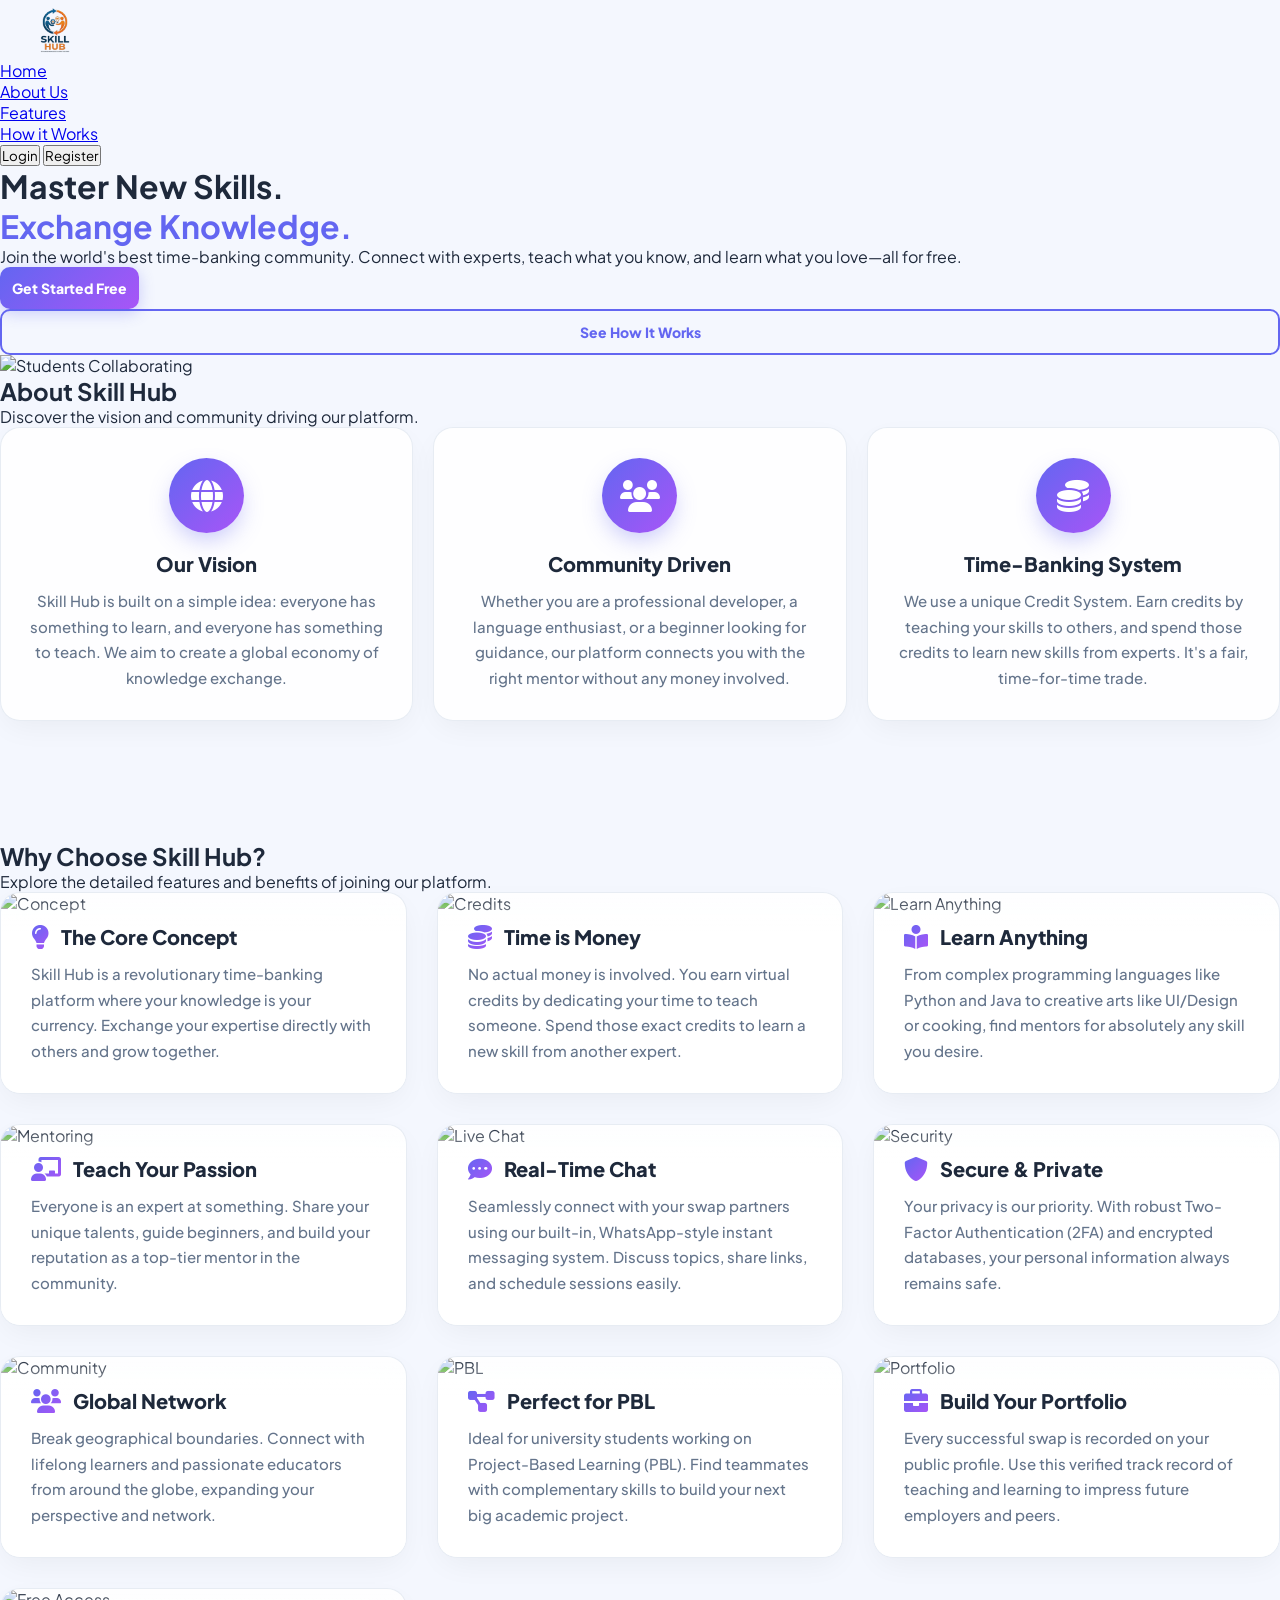
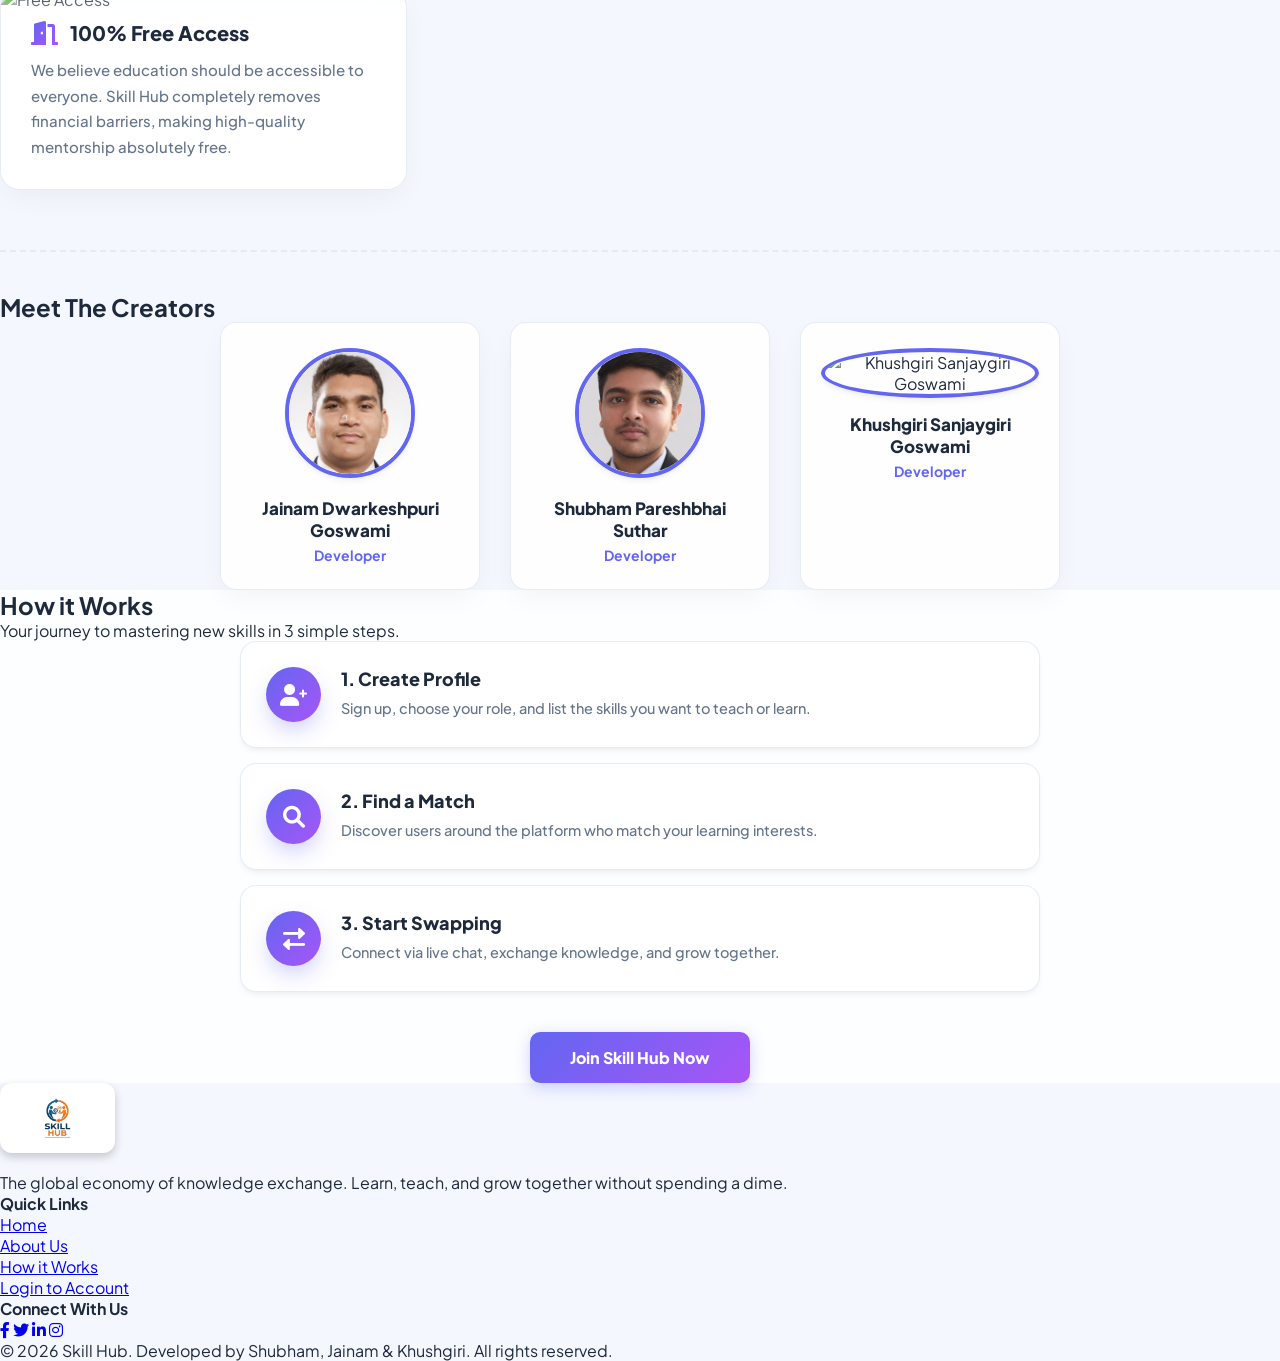
==== commit 9b715fd6: "Update index.html" ====
--- a/index.html
+++ b/index.html
@@ -3,202 +3,74 @@
 <head>
     <meta charset="UTF-8">
     <meta name="viewport" content="width=device-width, initial-scale=1.0">
-    <title>Skill Hub - Login</title>
+    <title>Skill Hub - Exchange Knowledge</title>
     <link href="https://cdnjs.cloudflare.com/ajax/libs/font-awesome/6.0.0/css/all.min.css" rel="stylesheet">
-    <link href="https://fonts.googleapis.com/css2?family=Montserrat:wght@400;500;600;700;800&display=swap" rel="stylesheet">
+    <link href="https://fonts.googleapis.com/css2?family=Plus+Jakarta+Sans:wght@400;500;600;700;800&family=Montserrat:wght@400;500;600;700;800&display=swap" rel="stylesheet">
     <link rel="stylesheet" href="style.css">
 </head>
 <body>
 
-    <div id="authWrapper">
-        <nav class="navbar">
-            <a href="#" class="logo" style="background: transparent; padding: 0; box-shadow: none;">
-                <img src="logo.jpeg" alt="Skill Hub" style="height: 115px; width: auto; object-fit: contain; background: rgba(255, 255, 255, 0.95); padding: 5px 15px; border-radius: 16px; box-shadow: 0 10px 25px rgba(0,0,0,0.3); display: block;">
+    <div id="landingPage">
+        
+        <nav class="saas-navbar">
+            <a href="#" class="logo" style="display: flex; align-items: center;">
+                <img src="logo.jpeg" alt="Skill Hub" style="height: 60px; width: auto; object-fit: contain; transition: 0.3s; mix-blend-mode: multiply;" onmouseover="this.style.transform='scale(1.05)'" onmouseout="this.style.transform='scale(1)'">
             </a>
-            <ul class="nav-links">
-                <li><a onclick="switchAuthView('homeView', this)" class="auth-nav-link active">Home</a></li>
-                <li><a onclick="switchAuthView('aboutView', this)" class="auth-nav-link">About Us</a></li>
-                <li><a onclick="switchAuthView('howItWorksView', this)" class="auth-nav-link">How it Works</a></li>
+            <ul class="saas-nav-links">
+                <li><a href="#hero">Home</a></li>
+                <li><a href="#about">About Us</a></li>
+                <li><a href="#features">Features</a></li>
+                <li><a href="#how-it-works">How it Works</a></li>
             </ul>
+            <div class="saas-nav-buttons">
+                <button class="nav-btn-outline" onclick="openAuth('loginForm')">Login</button>
+                <button class="nav-btn-solid" onclick="openAuth('registerForm')">Register</button>
+            </div>
         </nav>
 
-        <div class="left-section">
-            <div class="overlay"></div>
-            <div class="content-box">
-                <h1>Learn New Skills.<br>Share Your Passion.</h1>
-                <p>Join the world's best community for skill exchange. Connect, collaborate, and grow together.</p>
-            </div>
-        </div>
-
-        <div class="right-section">
-            <div class="top-scroll-mask"></div>
-            <div id="messageBox" class="message-box" style="padding: 10px; margin: 0 auto 10px; max-width: 480px;"></div>
-
-            <div id="homeView" class="auth-view active">
-                <div id="loginForm">
-                    <h2 class="form-title">Welcome Back</h2>
-                    <p class="form-subtitle">Enter your details to access your account.</p>
-                    <form onsubmit="handleLogin(event)" autocomplete="off">
-                        <div class="input-group">
-                            <i class="fas fa-envelope left-icon"></i><input type="email" id="loginEmail" placeholder="Email Address" autocomplete="off" required>
-                        </div>
-                        <div class="input-group" style="margin-bottom: 5px;">
-                            <i class="fas fa-lock left-icon"></i><input type="password" id="loginPass" placeholder="Password" autocomplete="new-password" required>
-                            <i class="fas fa-eye eye-icon" onclick="togglePass('loginPass', this)"></i>
-                        </div>
-                        <div style="text-align: right; margin-bottom: 20px;">
-                            <span onclick="showSubForm('forgotPasswordForm')" style="font-size: 13px; color: var(--primary-color); font-weight: 700; cursor: pointer;">Forgot Password?</span>
-                        </div>
-                        <button type="submit" class="btn-submit" style="margin-top: 0;">Login</button>
-                    </form>
-                    <div class="toggle-text">Don't have an account? <span onclick="showSubForm('registerForm')">Register Now</span></div>
-                </div>
-
-                <div id="forgotPasswordForm" class="hidden" style="width: 100%;">
-                    <h2 class="form-title">Reset Password</h2>
-                    <p class="form-subtitle">Enter your registered email to receive an OTP.</p>
-                    <form onsubmit="handleSendForgotOTP(event)" autocomplete="off">
-                        <div class="input-group"><i class="fas fa-envelope left-icon"></i><input type="email" id="forgotIdentifier" placeholder="Email Address" autocomplete="off" required></div>
-                        <button type="submit" class="btn-submit">Send OTP</button>
-                    </form>
-                    <div class="toggle-text"><span onclick="showSubForm('loginForm')">Back to Login</span></div>
-                </div>
-
-                <div id="verifyForgotOTPForm" class="hidden" style="width: 100%;">
-                    <h2 class="form-title">Set New Password</h2>
-                    <form onsubmit="handleResetPassword(event)" autocomplete="off">
-                        <div class="input-group"><i class="fas fa-key left-icon"></i><input type="text" id="forgotOTPInput" placeholder="Enter 6-digit OTP" autocomplete="off" required></div>
-                        <div class="input-group">
-                            <i class="fas fa-lock left-icon"></i><input type="password" id="forgotNewPassInput" placeholder="Enter New Password" autocomplete="new-password" required>
-                            <i class="fas fa-eye eye-icon" onclick="togglePass('forgotNewPassInput', this)"></i>
-                        </div>
-                        <button type="submit" class="btn-submit">Reset Password</button>
-                    </form>
-                    <div class="toggle-text"><span onclick="showSubForm('loginForm')">Cancel</span></div>
-                </div>
-
-                <div id="otpForm" class="hidden" style="width: 100%;">
-                    <h2 class="form-title">Two-Factor Auth</h2>
-                    <form onsubmit="handleVerifyOTP(event)" autocomplete="off">
-                        <div class="input-group"><i class="fas fa-key left-icon"></i><input type="text" id="otpInput" placeholder="Enter 6-digit OTP" autocomplete="off" required></div>
-                        <button type="submit" class="btn-submit">Verify & Login</button>
-                    </form>
-                    <div class="toggle-text"><span onclick="showSubForm('loginForm')">Back to Login</span></div>
-                </div>
-
-                <div id="registerForm" class="hidden" style="width: 100%;">
-                    <h2 class="form-title">Create Account</h2>
-                    <form onsubmit="handleRegister(event)" autocomplete="off">
-                        <div class="input-group"><i class="fas fa-user left-icon"></i><input type="text" id="regName" placeholder="Full Name" autocomplete="off" required></div>
-                        <div class="input-group"><i class="fas fa-envelope left-icon"></i><input type="email" id="regEmail" placeholder="Email Address" autocomplete="off" required></div>
-                        <div class="input-group"><i class="fas fa-phone left-icon"></i><input type="tel" id="regPhone" placeholder="Phone Number" autocomplete="off" required></div>
-                        
-                        <div style="display: flex; justify-content: space-between; align-items: center; margin-bottom: 15px; padding: 12px 15px; background: var(--bg-input); border-radius: 12px; color: var(--text-muted);">
-                            <span style="font-size: 14px; font-weight: 500;"><i class="fas fa-venus-mars" style="margin-right: 10px;"></i>Gender:</span>
-                            <div style="display: flex; gap: 15px;">
-                                <label style="cursor: pointer; display: flex; align-items: center; gap: 5px; color: var(--text-main); font-weight: 500; font-size: 14px;">
-                                    <input type="radio" name="regGender" value="Male" required style="accent-color: var(--primary-color);"> Male
-                                </label>
-                                <label style="cursor: pointer; display: flex; align-items: center; gap: 5px; color: var(--text-main); font-weight: 500; font-size: 14px;">
-                                    <input type="radio" name="regGender" value="Female" style="accent-color: var(--primary-color);"> Female
-                                </label>
-                            </div>
-                        </div>
-
-                        <div class="input-group">
-                            <i class="fas fa-lock left-icon"></i>
-                            <input type="password" id="regPass" placeholder="Create Password" autocomplete="new-password" required>
-                            <i class="fas fa-eye eye-icon" onclick="togglePass('regPass', this)"></i>
-                        </div>
-                        <div class="input-group">
-                            <i class="fas fa-lock left-icon"></i>
-                            <input type="password" id="regConfirmPass" placeholder="Confirm Password" autocomplete="new-password" required>
-                            <i class="fas fa-eye eye-icon" onclick="togglePass('regConfirmPass', this)"></i>
-                        </div>
-
-                        <button type="submit" class="btn-submit">Verify Email</button>
-                    </form>
-                    <div class="toggle-text">Already have an account? <span onclick="showSubForm('loginForm')">Login Here</span></div>
-                </div>
-
-                <div id="regOtpForm" class="hidden" style="width: 100%;">
-                    <h2 class="form-title">Verify Email</h2>
-                    <form onsubmit="handleVerifyRegOTP(event)" autocomplete="off">
-                        <div class="input-group"><i class="fas fa-key left-icon"></i><input type="text" id="regOtpInput" placeholder="Enter 6-digit OTP" autocomplete="off" required></div>
-                        <button type="submit" class="btn-submit">Verify OTP</button>
-                    </form>
-                    <div class="toggle-text"><span onclick="showSubForm('registerForm')">Back</span></div>
-                </div>
-
-                <div id="profileSetupForm" class="hidden" style="width: 100%;">
-                    <h2 class="form-title">Complete Profile</h2>
-                    <form onsubmit="handleProfileSave(event)" autocomplete="off">
-                        <div class="profile-pic-wrapper">
-                            <div class="profile-pic-container" onclick="document.getElementById('profileInput').click()">
-                                <img id="profilePreview" src="https://cdn-icons-png.flaticon.com/512/149/149071.png" alt="Profile">
-                            </div>
-                            <input type="file" id="profileInput" accept="image/*" onchange="previewImage(event, 'profilePreview')" style="display:none;">
-                            <div style="display: flex; gap: 20px; margin-top: 15px; width: 100%; justify-content: center;">
-                                <div class="add-photo-btn" onclick="document.getElementById('profileInput').click()" style="margin-top: 0;"><i class="fas fa-image"></i> Upload File</div>
-                                <div class="add-photo-btn" onclick="startRegCamera()" style="margin-top: 0; color: #10b981;"><i class="fas fa-camera"></i> Live Camera</div>
-                            </div>
-                        </div>
-
-                        <div class="role-selection">
-                            <label class="role-box active" onclick="selectRole('teach')">
-                                <input type="radio" name="userRole" value="teach" checked style="display:none;">
-                                <i class="fas fa-chalkboard-teacher"></i>
-                                <span>Teach & Learn</span>
-                            </label>
-                            <label class="role-box" onclick="selectRole('learn')">
-                                <input type="radio" name="userRole" value="learn" style="display:none;">
-                                <i class="fas fa-book-reader"></i>
-                                <span>Only Learner</span>
-                            </label>
-                        </div>
-
-                        <div class="input-group"><i class="fas fa-user left-icon"></i><input type="text" id="profName" readonly></div>
-                        <div class="input-group"><i class="fas fa-envelope left-icon"></i><input type="email" id="profEmail" readonly></div>
-                        <div class="input-group"><i class="fas fa-map-marker-alt left-icon"></i><input type="text" id="profAddress" placeholder="e.g. Ahmedabad, Gujarat" autocomplete="off" required></div>
-                        
-                        <div id="skillInputContainer">
-                            <div class="input-group"><i class="fas fa-laptop-code left-icon"></i><input type="text" id="skillInput" placeholder="Type a skill & Press Enter" autocomplete="off"></div>
-                            <div id="skillsList" class="skills-list"></div>
-                        </div>
-
-                        <button type="submit" class="btn-submit">Save Profile & Login</button>
-                    </form>
-                </div>
-            </div>
-
-            <div id="aboutView" class="auth-view" style="justify-content: flex-start; padding-top: 40px; max-width: 1000px; padding-left: 20px; padding-right: 20px;">
-                <h2 class="info-header" style="text-align: center; margin-bottom: 30px;">About Skill Hub</h2>
+        <header id="hero" class="hero-section">
+            <div class="hero-content">
+                <h1>Master New Skills.<br><span style="color: var(--primary-color);">Exchange Knowledge.</span></h1>
+                <p>Join the world's best time-banking community. Connect with experts, teach what you know, and learn what you love—all for free.</p>
+                <div class="hero-actions">
+                    <button class="btn-solid hero-btn" onclick="openAuth('registerForm')">Get Started Free</button>
+                    <a href="#how-it-works" class="btn-outline hero-btn" style="text-decoration: none; display: flex; align-items: center; justify-content: center;">See How It Works</a>
+                </div>
+            </div>
+            <div class="hero-image">
+                <img src="https://images.unsplash.com/photo-1522202176988-66273c2fd55f?q=80&w=800&auto=format&fit=crop" alt="Students Collaborating">
+            </div>
+        </header>
+
+        <section id="about" class="landing-section">
+            <h2 class="section-title">About Skill Hub</h2>
+            <p class="section-subtitle">Discover the vision and community driving our platform.</p>
+            
+            <div style="display: flex; gap: 20px; flex-wrap: wrap; margin-bottom: 60px;">
+                <div class="about-card" style="flex: 1; min-width: 250px;">
+                    <i class="fas fa-globe"></i>
+                    <h3>Our Vision</h3>
+                    <p>Skill Hub is built on a simple idea: everyone has something to learn, and everyone has something to teach. We aim to create a global economy of knowledge exchange.</p>
+                </div>
                 
-                <div style="display: flex; gap: 20px; flex-wrap: wrap; margin-bottom: 50px;">
-                    <div class="about-card" style="flex: 1; min-width: 250px;">
-                        <i class="fas fa-globe"></i>
-                        <h3>Our Vision</h3>
-                        <p>Skill Hub is built on a simple idea: everyone has something to learn, and everyone has something to teach. We aim to create a global economy of knowledge exchange.</p>
-                    </div>
-                    
-                    <div class="about-card" style="flex: 1; min-width: 250px;">
-                        <i class="fas fa-users"></i>
-                        <h3>Community Driven</h3>
-                        <p>Whether you are a professional developer, a language enthusiast, or a beginner looking for guidance, our platform connects you with the right mentor without any money involved.</p>
-                    </div>
-
-                    <div class="about-card" style="flex: 1; min-width: 250px;">
-                        <i class="fas fa-coins"></i>
-                        <h3>Time-Banking System</h3>
-                        <p>We use a unique Credit System. Earn credits by teaching your skills to others, and spend those credits to learn new skills from experts. It's a fair, time-for-time trade.</p>
-                    </div>
-                </div>
-
-                <h2 class="info-header" style="text-align: center; margin-bottom: 10px;">Why Choose Skill Hub?</h2>
-                <p style="text-align: center; color: var(--text-muted); margin-bottom: 30px; font-size: 15px; font-weight: 500;">Explore the detailed features and benefits of joining our platform.</p>
+                <div class="about-card" style="flex: 1; min-width: 250px;">
+                    <i class="fas fa-users"></i>
+                    <h3>Community Driven</h3>
+                    <p>Whether you are a professional developer, a language enthusiast, or a beginner looking for guidance, our platform connects you with the right mentor without any money involved.</p>
+                </div>
+
+                <div class="about-card" style="flex: 1; min-width: 250px;">
+                    <i class="fas fa-coins"></i>
+                    <h3>Time-Banking System</h3>
+                    <p>We use a unique Credit System. Earn credits by teaching your skills to others, and spend those credits to learn new skills from experts. It's a fair, time-for-time trade.</p>
+                </div>
+            </div>
+
+            <div id="features" style="padding-top: 40px;">
+                <h2 class="section-title">Why Choose Skill Hub?</h2>
+                <p class="section-subtitle">Explore the detailed features and benefits of joining our platform.</p>
 
                 <div class="about-grid">
-                    
                     <div class="about-image-card">
                         <img src="https://images.unsplash.com/photo-1516321318423-f06f85e504b3?q=80&w=600&auto=format&fit=crop" alt="Concept">
                         <div class="card-content">
@@ -279,49 +151,234 @@
                         </div>
                     </div>
                 </div>
-
-                <div style="margin-top: 60px; padding-top: 40px; border-top: 2px dashed #eee;">
-                    <h2 class="info-header" style="text-align: center; margin-bottom: 10px;">Meet The Creators</h2>
-                    <p style="text-align: center; color: var(--text-muted); margin-bottom: 40px; font-size: 15px; font-weight: 500;">The minds behind Skill Hub.</p>
-                    
-                    <div style="display: flex; justify-content: center; gap: 30px; flex-wrap: wrap; text-align: center;">
-                        
-                        <div style="background: white; padding: 25px 20px; border-radius: 16px; box-shadow: 0 10px 25px rgba(0,0,0,0.08); width: 260px; transition: transform 0.3s ease;">
-                            <img src="Shubham.jpeg" alt="Shubham Pareshbhai Suthar" style="width: 130px; height: 130px; border-radius: 50%; object-fit: cover; border: 4px solid var(--primary-color, #007bff); margin-bottom: 15px; box-shadow: 0 5px 15px rgba(0,0,0,0.1);">
-                            <h3 style="font-size: 17px; color: #333; margin-bottom: 5px; font-family: 'Montserrat', sans-serif;">Shubham Pareshbhai Suthar</h3>
-                            <p style="font-size: 14px; color: #6b7280; margin: 0; font-weight: 500;">Developer</p>
-                        </div>
-
-                        <div style="background: white; padding: 25px 20px; border-radius: 16px; box-shadow: 0 10px 25px rgba(0,0,0,0.08); width: 260px; transition: transform 0.3s ease;">
-                            <img src="Jainam.jpeg" alt="Jainam Dwarkeshpuri Goswami" style="width: 130px; height: 130px; border-radius: 50%; object-fit: cover; border: 4px solid var(--primary-color, #007bff); margin-bottom: 15px; box-shadow: 0 5px 15px rgba(0,0,0,0.1);">
-                            <h3 style="font-size: 17px; color: #333; margin-bottom: 5px; font-family: 'Montserrat', sans-serif;">Jainam Dwarkeshpuri Goswami</h3>
-                            <p style="font-size: 14px; color: #6b7280; margin: 0; font-weight: 500;">Developer</p>
-                        </div>
-
-                        <div style="background: white; padding: 25px 20px; border-radius: 16px; box-shadow: 0 10px 25px rgba(0,0,0,0.08); width: 260px; transition: transform 0.3s ease;">
-                            <img src="Khushgiri.jpeg" alt="Khushgiri Sanjaygiri Goswami" style="width: 130px; height: 130px; border-radius: 50%; object-fit: cover; border: 4px solid var(--primary-color, #007bff); margin-bottom: 15px; box-shadow: 0 5px 15px rgba(0,0,0,0.1);">
-                            <h3 style="font-size: 17px; color: #333; margin-bottom: 5px; font-family: 'Montserrat', sans-serif;">Khushgiri Sanjaygiri Goswami</h3>
-                            <p style="font-size: 14px; color: #6b7280; margin: 0; font-weight: 500;">Developer</p>
-                        </div>
-
-                    </div>
-                </div>
-                </div>
-
-            <div id="howItWorksView" class="auth-view" style="justify-content: flex-start; padding-top: 40px;">
-                <h2 class="info-header" style="text-align: center; margin-bottom: 10px;">How it Works</h2>
-                <p style="text-align: center; color: var(--text-muted); margin-bottom: 30px; font-size: 15px; font-weight: 500;">Your journey to mastering new skills in 3 simple steps.</p>
-                
+            </div>
+
+            <div class="team-section" style="margin-top: 60px;">
+                <h2 class="section-title">Meet The Creators</h2>
+                <div class="team-container">
+                    <div class="team-member">
+                        <img src="Jainam.jpeg" alt="Jainam Dwarkeshpuri Goswami">
+                        <h3>Jainam Dwarkeshpuri Goswami</h3>
+                        <p>Developer</p>
+                    </div>
+                     <div class="team-member">
+                        <img src="Shubham.jpeg" alt="Shubham Pareshbhai Suthar">
+                        <h3>Shubham Pareshbhai Suthar</h3>
+                        <p>Developer</p>
+			</div>
+                    <div class="team-member">
+                        <img src="khush.jpeg" alt="Khushgiri Sanjaygiri Goswami">
+                        <h3>Khushgiri Sanjaygiri Goswami</h3>
+                        <p>Developer</p>
+                    </div>
+                </div>
+            </div>
+        </section>
+
+        <section id="how-it-works" class="landing-section" style="background: var(--bg-card);">
+            <h2 class="section-title">How it Works</h2>
+            <p class="section-subtitle">Your journey to mastering new skills in 3 simple steps.</p>
+            
+            <div style="max-width: 800px; margin: 0 auto;">
                 <div class="step-card"><div class="step-icon"><i class="fas fa-user-plus"></i></div><div class="step-content"><h3>1. Create Profile</h3><p>Sign up, choose your role, and list the skills you want to teach or learn.</p></div></div>
                 <div class="step-card"><div class="step-icon"><i class="fas fa-search"></i></div><div class="step-content"><h3>2. Find a Match</h3><p>Discover users around the platform who match your learning interests.</p></div></div>
                 <div class="step-card"><div class="step-icon"><i class="fas fa-exchange-alt"></i></div><div class="step-content"><h3>3. Start Swapping</h3><p>Connect via live chat, exchange knowledge, and grow together.</p></div></div>
-                
-                <div style="margin-top: 20px; text-align: center; background: var(--bg-input); padding: 25px; border-radius: 12px; border: 1px dashed var(--primary-color);">
-                    <h3 style="color: var(--primary-color); margin-bottom: 15px; font-size: 16px;"><i class="fas fa-rocket"></i> Ready to start your journey?</h3>
-                    <button class="btn-solid" style="width: auto; padding: 12px 30px; margin-top: 0; display: inline-block;" onclick="switchAuthView('homeView', document.querySelectorAll('.nav-links a')[0]); setTimeout(function(){ showSubForm('registerForm'); }, 50);">Join Skill Hub Now</button>
-                </div>
             </div>
             
+            <div style="margin-top: 40px; text-align: center;">
+                <button class="btn-solid" style="padding: 15px 40px; font-size: 16px;" onclick="openAuth('registerForm')">Join Skill Hub Now</button>
+            </div>
+        </section>
+
+        <footer class="saas-footer">
+            <div class="footer-content">
+                <div class="footer-logo-col">
+                    <img src="logo.jpeg" alt="Skill Hub" style="height: 70px; border-radius: 12px; background: white; padding: 8px; margin-bottom: 15px; object-fit: contain; box-shadow: 0 4px 10px rgba(0,0,0,0.2);">
+                    <p>The global economy of knowledge exchange. Learn, teach, and grow together without spending a dime.</p>
+                </div>
+                <div class="footer-links-col">
+                    <h4>Quick Links</h4>
+                    <ul>
+                        <li><a href="#hero">Home</a></li>
+                        <li><a href="#about">About Us</a></li>
+                        <li><a href="#how-it-works">How it Works</a></li>
+                        <li><a href="#" onclick="openAuth('loginForm')">Login to Account</a></li>
+                    </ul>
+                </div>
+                <div class="footer-social-col">
+                    <h4>Connect With Us</h4>
+                    <div class="social-icons">
+                        <a href="#"><i class="fab fa-facebook-f"></i></a>
+                        <a href="#"><i class="fab fa-twitter"></i></a>
+                        <a href="#"><i class="fab fa-linkedin-in"></i></a>
+                        <a href="#"><i class="fab fa-instagram"></i></a>
+                    </div>
+                </div>
+            </div>
+            <div class="footer-bottom">
+                <p>&copy; 2026 Skill Hub. Developed by Shubham, Jainam & Khushgiri. All rights reserved.</p>
+            </div>
+        </footer>
+    </div>
+
+
+    <div id="authContainer" class="hidden">
+        <div id="authWrapper">
+            
+            <button class="back-home-btn" onclick="closeAuth()">
+                <i class="fas fa-arrow-left"></i> Back to Home
+            </button>
+
+            <div class="left-section">
+                <div class="overlay"></div>
+                <div class="content-box">
+                    <h1>Welcome to<br>Skill Hub.</h1>
+                    <p>Enter your details to access your dashboard and start connecting with mentors globally.</p>
+                </div>
+            </div>
+
+            <div class="right-section">
+                <div class="top-scroll-mask"></div>
+                <div id="messageBox" class="message-box" style="padding: 10px; margin: 0 auto 10px; max-width: 480px;"></div>
+
+                <div id="homeView" class="auth-view active">
+                    
+                    <div id="loginForm">
+                        <h2 class="form-title">Welcome Back</h2>
+                        <p class="form-subtitle">Enter your details to access your account.</p>
+                        <form onsubmit="handleLogin(event)" autocomplete="off">
+                            <div class="input-group">
+                                <i class="fas fa-envelope left-icon"></i><input type="email" id="loginEmail" placeholder="Email Address" autocomplete="off" required>
+                            </div>
+                            <div class="input-group" style="margin-bottom: 5px;">
+                                <i class="fas fa-lock left-icon"></i><input type="password" id="loginPass" placeholder="Password" autocomplete="new-password" required>
+                                <i class="fas fa-eye eye-icon" onclick="togglePass('loginPass', this)"></i>
+                            </div>
+                            <div style="text-align: right; margin-bottom: 20px;">
+                                <span onclick="showSubForm('forgotPasswordForm')" style="font-size: 13px; color: var(--primary-color); font-weight: 700; cursor: pointer;">Forgot Password?</span>
+                            </div>
+                            <button type="submit" class="btn-submit" style="margin-top: 0;">Login</button>
+                        </form>
+                        <div class="toggle-text">Don't have an account? <span onclick="showSubForm('registerForm')">Register Now</span></div>
+                    </div>
+
+                    <div id="forgotPasswordForm" class="hidden" style="width: 100%;">
+                        <h2 class="form-title">Reset Password</h2>
+                        <p class="form-subtitle">Enter your registered email to receive an OTP.</p>
+                        <form onsubmit="handleSendForgotOTP(event)" autocomplete="off">
+                            <div class="input-group"><i class="fas fa-envelope left-icon"></i><input type="email" id="forgotIdentifier" placeholder="Email Address" autocomplete="off" required></div>
+                            <button type="submit" class="btn-submit">Send OTP</button>
+                        </form>
+                        <div class="toggle-text"><span onclick="showSubForm('loginForm')">Back to Login</span></div>
+                    </div>
+
+                    <div id="verifyForgotOTPForm" class="hidden" style="width: 100%;">
+                        <h2 class="form-title">Set New Password</h2>
+                        <form onsubmit="handleResetPassword(event)" autocomplete="off">
+                            <div class="input-group"><i class="fas fa-key left-icon"></i><input type="text" id="forgotOTPInput" placeholder="Enter 6-digit OTP" autocomplete="off" required></div>
+                            <div class="input-group">
+                                <i class="fas fa-lock left-icon"></i><input type="password" id="forgotNewPassInput" placeholder="Enter New Password" autocomplete="new-password" required>
+                                <i class="fas fa-eye eye-icon" onclick="togglePass('forgotNewPassInput', this)"></i>
+                            </div>
+                            <button type="submit" class="btn-submit">Reset Password</button>
+                        </form>
+                        <div class="toggle-text"><span onclick="showSubForm('loginForm')">Cancel</span></div>
+                    </div>
+
+                    <div id="otpForm" class="hidden" style="width: 100%;">
+                        <h2 class="form-title">Two-Factor Auth</h2>
+                        <form onsubmit="handleVerifyOTP(event)" autocomplete="off">
+                            <div class="input-group"><i class="fas fa-key left-icon"></i><input type="text" id="otpInput" placeholder="Enter 6-digit OTP" autocomplete="off" required></div>
+                            <button type="submit" class="btn-submit">Verify & Login</button>
+                        </form>
+                        <div class="toggle-text"><span onclick="showSubForm('loginForm')">Back to Login</span></div>
+                    </div>
+
+                    <div id="registerForm" class="hidden" style="width: 100%;">
+                        <h2 class="form-title">Create Account</h2>
+                        <form onsubmit="handleRegister(event)" autocomplete="off">
+                            <div class="input-group"><i class="fas fa-user left-icon"></i><input type="text" id="regName" placeholder="Full Name" autocomplete="off" required></div>
+                            <div class="input-group"><i class="fas fa-envelope left-icon"></i><input type="email" id="regEmail" placeholder="Email Address" autocomplete="off" required></div>
+                            <div class="input-group"><i class="fas fa-phone left-icon"></i><input type="tel" id="regPhone" placeholder="Phone Number" autocomplete="off" required></div>
+                            
+                            <div style="display: flex; justify-content: space-between; align-items: center; margin-bottom: 15px; padding: 12px 15px; background: var(--bg-input); border-radius: 12px; color: var(--text-muted);">
+                                <span style="font-size: 14px; font-weight: 500;"><i class="fas fa-venus-mars" style="margin-right: 10px;"></i>Gender:</span>
+                                <div style="display: flex; gap: 15px;">
+                                    <label style="cursor: pointer; display: flex; align-items: center; gap: 5px; color: var(--text-main); font-weight: 500; font-size: 14px;">
+                                        <input type="radio" name="regGender" value="Male" required style="accent-color: var(--primary-color);"> Male
+                                    </label>
+                                    <label style="cursor: pointer; display: flex; align-items: center; gap: 5px; color: var(--text-main); font-weight: 500; font-size: 14px;">
+                                        <input type="radio" name="regGender" value="Female" style="accent-color: var(--primary-color);"> Female
+                                    </label>
+                                </div>
+                            </div>
+
+                            <div class="input-group">
+                                <i class="fas fa-lock left-icon"></i>
+                                <input type="password" id="regPass" placeholder="Create Password" autocomplete="new-password" required>
+                                <i class="fas fa-eye eye-icon" onclick="togglePass('regPass', this)"></i>
+                            </div>
+                            <div class="input-group">
+                                <i class="fas fa-lock left-icon"></i>
+                                <input type="password" id="regConfirmPass" placeholder="Confirm Password" autocomplete="new-password" required>
+                                <i class="fas fa-eye eye-icon" onclick="togglePass('regConfirmPass', this)"></i>
+                            </div>
+
+                            <button type="submit" class="btn-submit">Verify Email</button>
+                        </form>
+                        <div class="toggle-text">Already have an account? <span onclick="showSubForm('loginForm')">Login Here</span></div>
+                    </div>
+
+                    <div id="regOtpForm" class="hidden" style="width: 100%;">
+                        <h2 class="form-title">Verify Email</h2>
+                        <form onsubmit="handleVerifyRegOTP(event)" autocomplete="off">
+                            <div class="input-group"><i class="fas fa-key left-icon"></i><input type="text" id="regOtpInput" placeholder="Enter 6-digit OTP" autocomplete="off" required></div>
+                            <button type="submit" class="btn-submit">Verify OTP</button>
+                        </form>
+                        <div class="toggle-text"><span onclick="showSubForm('registerForm')">Back</span></div>
+                    </div>
+
+                    <div id="profileSetupForm" class="hidden" style="width: 100%;">
+                        <h2 class="form-title">Complete Profile</h2>
+                        <form onsubmit="handleProfileSave(event)" autocomplete="off">
+                            <div class="profile-pic-wrapper">
+                                <div class="profile-pic-container" onclick="document.getElementById('profileInput').click()">
+                                    <img id="profilePreview" src="https://cdn-icons-png.flaticon.com/512/149/149071.png" alt="Profile">
+                                </div>
+                                <input type="file" id="profileInput" accept="image/*" onchange="previewImage(event, 'profilePreview')" style="display:none;">
+                                <div style="display: flex; gap: 20px; margin-top: 15px; width: 100%; justify-content: center;">
+                                    <div class="add-photo-btn" onclick="document.getElementById('profileInput').click()" style="margin-top: 0;"><i class="fas fa-image"></i> Upload File</div>
+                                    <div class="add-photo-btn" onclick="startRegCamera()" style="margin-top: 0; color: #10b981;"><i class="fas fa-camera"></i> Live Camera</div>
+                                </div>
+                            </div>
+
+                            <div class="role-selection">
+                                <label class="role-box active" onclick="selectRole('teach')">
+                                    <input type="radio" name="userRole" value="teach" checked style="display:none;">
+                                    <i class="fas fa-chalkboard-teacher"></i>
+                                    <span>Teach & Learn</span>
+                                </label>
+                                <label class="role-box" onclick="selectRole('learn')">
+                                    <input type="radio" name="userRole" value="learn" style="display:none;">
+                                    <i class="fas fa-book-reader"></i>
+                                    <span>Only Learner</span>
+                                </label>
+                            </div>
+
+                            <div class="input-group"><i class="fas fa-user left-icon"></i><input type="text" id="profName" readonly></div>
+                            <div class="input-group"><i class="fas fa-envelope left-icon"></i><input type="email" id="profEmail" readonly></div>
+                            <div class="input-group"><i class="fas fa-map-marker-alt left-icon"></i><input type="text" id="profAddress" placeholder="e.g. Ahmedabad, Gujarat" autocomplete="off" required></div>
+                            
+                            <div id="skillInputContainer">
+                                <div class="input-group"><i class="fas fa-laptop-code left-icon"></i><input type="text" id="skillInput" placeholder="Type a skill & Press Enter" autocomplete="off"></div>
+                                <div id="skillsList" class="skills-list"></div>
+                            </div>
+
+                            <button type="submit" class="btn-submit">Save Profile & Login</button>
+                        </form>
+                    </div>
+                </div>
+            </div>
         </div>
     </div>
 
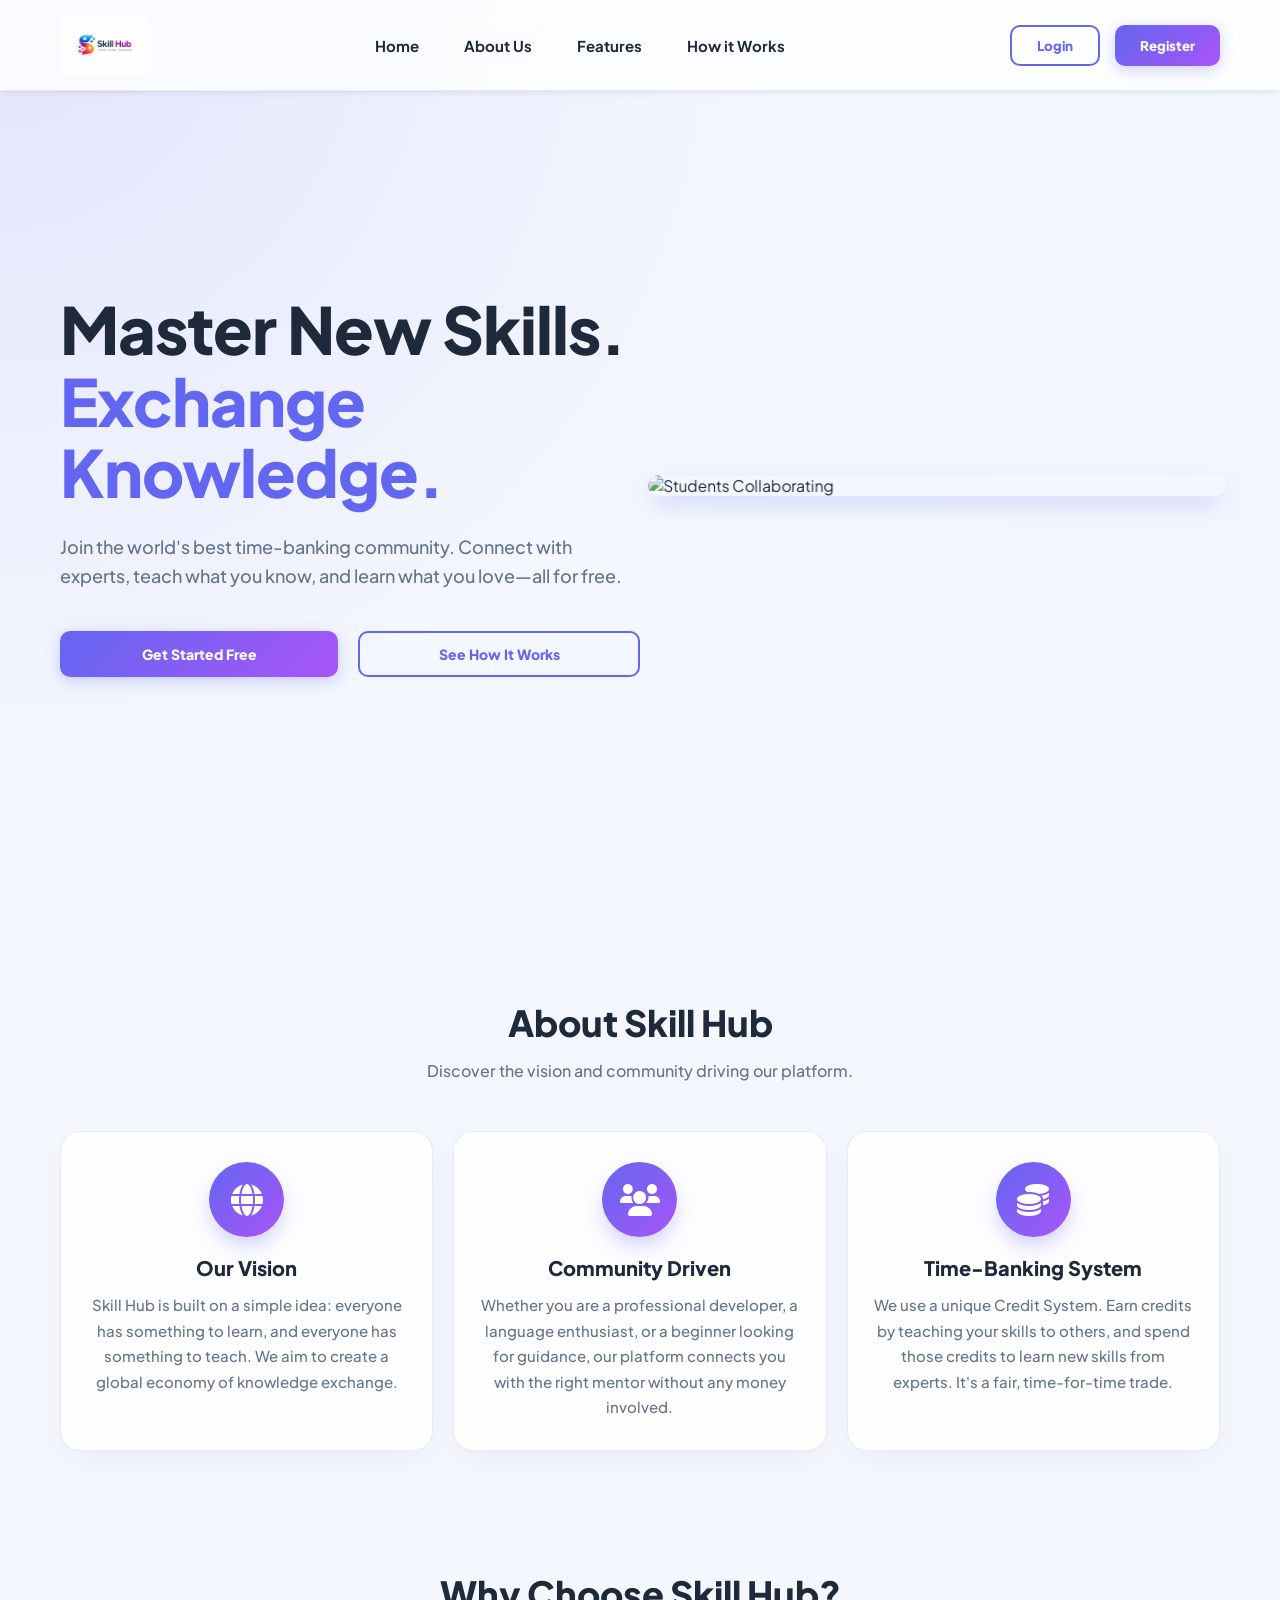
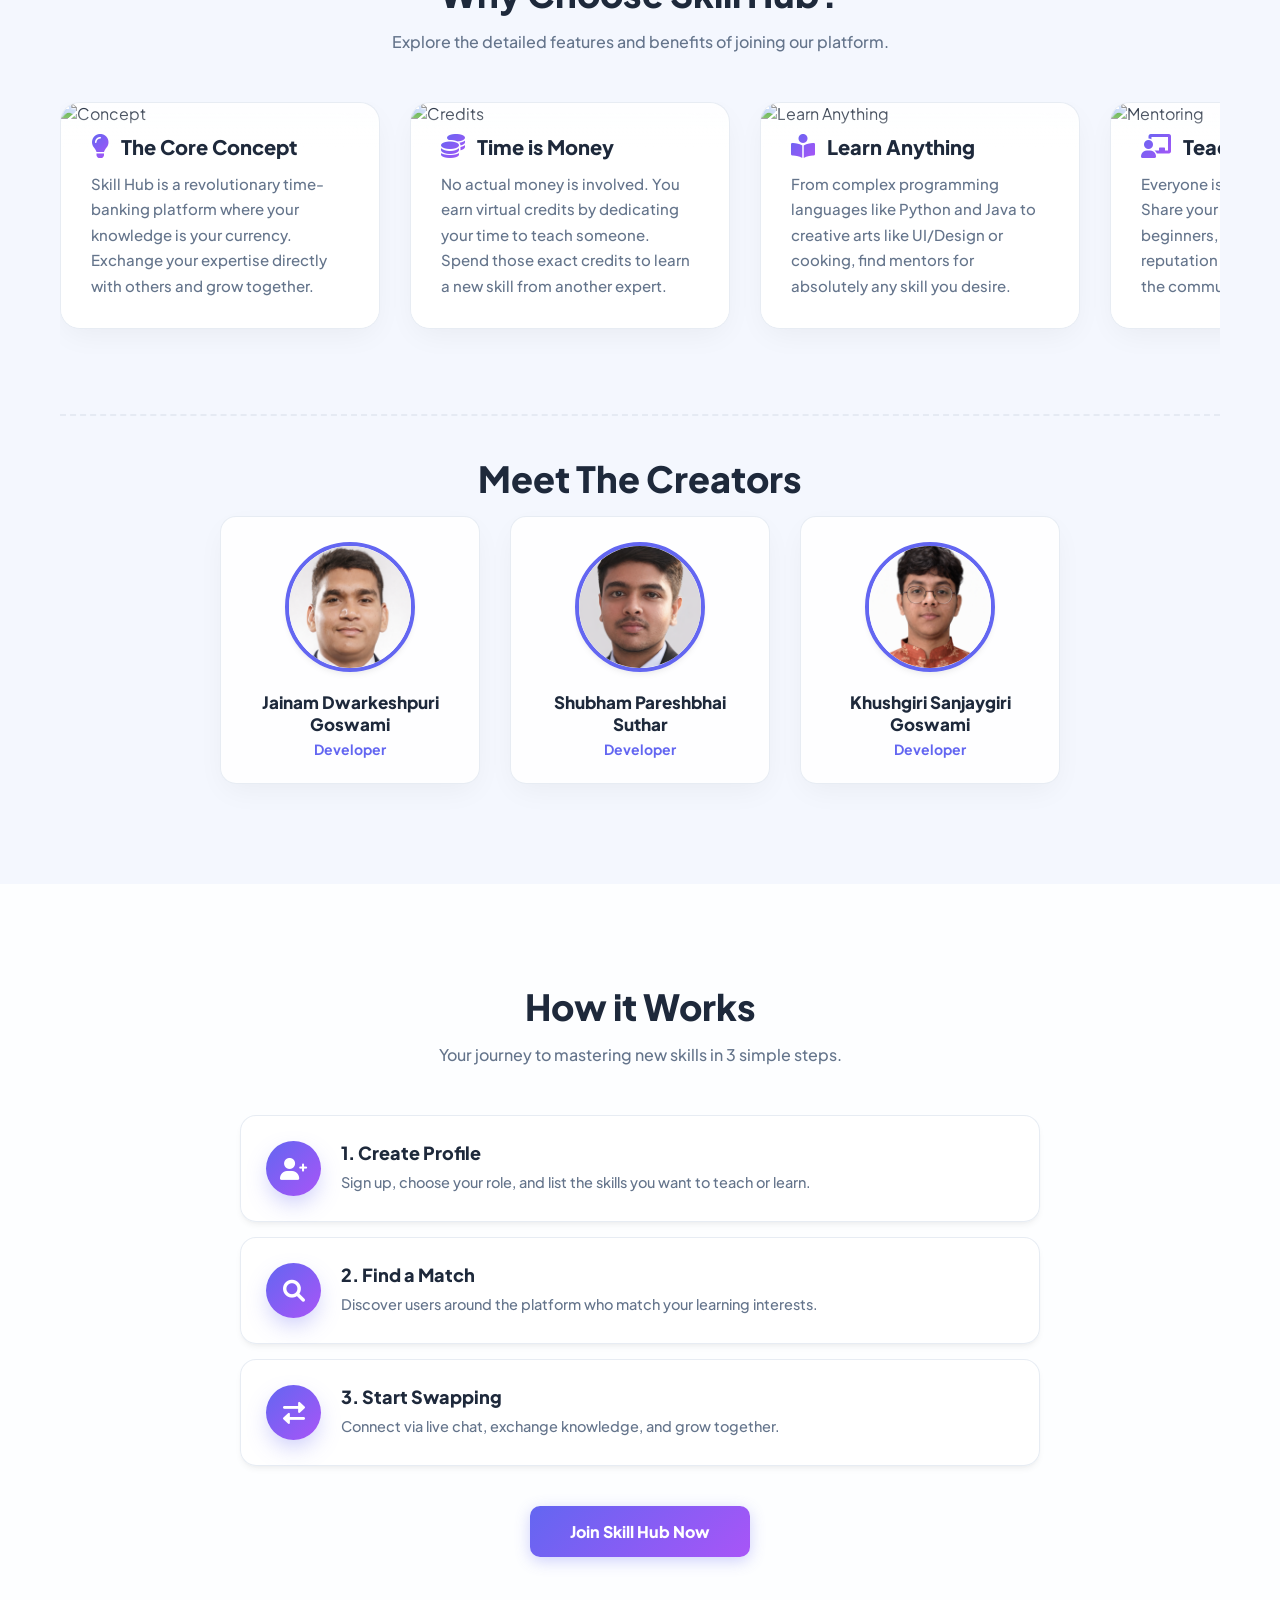
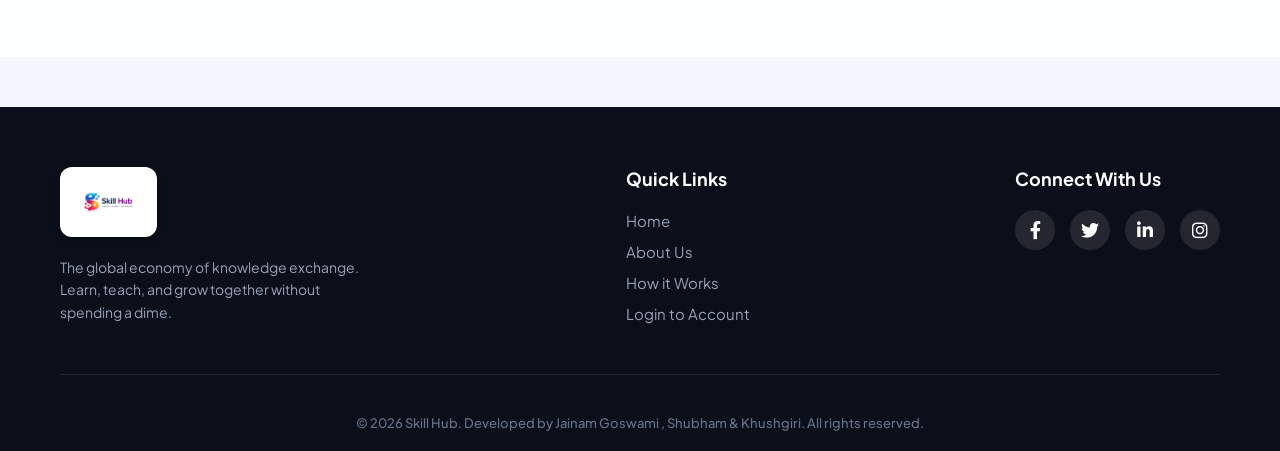
==== commit ecaecd61: "Update index.html" ====
--- a/index.html
+++ b/index.html
@@ -216,7 +216,7 @@
                 </div>
             </div>
             <div class="footer-bottom">
-                <p>&copy; 2026 Skill Hub. Developed by Shubham, Jainam & Khushgiri. All rights reserved.</p>
+                <p>&copy; 2026 Skill Hub. Developed by Jainam Goswami , Shubham & Khushgiri. All rights reserved.</p>
             </div>
         </footer>
     </div>
--- a/style.css
+++ b/style.css
@@ -3,36 +3,34 @@
    ========================================= */
 @import url('https://fonts.googleapis.com/css2?family=Plus+Jakarta+Sans:wght@400;500;600;700;800&display=swap');
 
+html {
+    scroll-behavior: smooth; /* Smooth scrolling for landing page links */
+}
+
 :root {
-    /* Modern Vibrant Gradients & Colors */
-    --primary-color: #6366f1; /* Brighter Indigo */
+    --primary-color: #6366f1; 
     --primary-hover: #4f46e5;
     --primary-gradient: linear-gradient(135deg, #6366f1 0%, #a855f7 100%);
     --primary-light: rgba(99, 102, 241, 0.12);
     
-    /* Light Theme - Soft Backgrounds */
     --bg-main: #f4f7fe; 
-    --bg-card: rgba(255, 255, 255, 0.85); /* Glass effect */
+    --bg-card: rgba(255, 255, 255, 0.85); 
     --bg-input: #ffffff;
     
-    /* Typography */
     --text-main: #1e293b;
     --text-muted: #64748b;
     --border-color: rgba(226, 232, 240, 0.8);
     
-    /* Glassmorphism Elements */
     --sidebar-bg: rgba(255, 255, 255, 0.75);
     --header-bg: rgba(255, 255, 255, 0.8);
     --glass-blur: blur(16px);
     
-    /* Smooth Shadows */
     --shadow-sm: 0 4px 6px -1px rgba(0, 0, 0, 0.05), 0 2px 4px -1px rgba(0, 0, 0, 0.03);
     --shadow-glow: 0 10px 25px -5px rgba(99, 102, 241, 0.4);
     --shadow-card: 0 10px 30px -5px rgba(0, 0, 0, 0.05);
 }
 
 body.dark-theme {
-    /* Ultra Premium Dark Navy Theme (Better than basic black) */
     --bg-main: #0b0f19;
     --bg-card: rgba(17, 24, 39, 0.7);
     --bg-input: rgba(31, 41, 55, 0.8);
@@ -47,26 +45,117 @@
 }
 
 * { margin: 0; padding: 0; box-sizing: border-box; font-family: 'Plus Jakarta Sans', 'Montserrat', sans-serif; }
-body { height: 100vh; width: 100%; background: var(--bg-main); color: var(--text-main); overflow: hidden; transition: background 0.4s ease, color 0.4s ease; }
-
-/* Custom Scrollbar for sleek look */
+body { width: 100%; background: var(--bg-main); color: var(--text-main); transition: background 0.4s ease, color 0.4s ease; }
+
 ::-webkit-scrollbar { width: 8px; }
 ::-webkit-scrollbar-track { background: transparent; }
 ::-webkit-scrollbar-thumb { background: rgba(99, 102, 241, 0.3); border-radius: 10px; }
 ::-webkit-scrollbar-thumb:hover { background: rgba(99, 102, 241, 0.6); }
 
-/* ================= Auth Layout (Login Page) ================= */
-#authWrapper { display: flex; width: 100%; height: 100vh; }
-
-.navbar { position: absolute; top: 0; left: 0; width: 100%; padding: 20px 60px; display: flex; justify-content: space-between; align-items: flex-start; z-index: 100; background: transparent; }
-.logo { font-size: 24px; font-weight: 800; color: #fff; text-decoration: none; }
-
-.nav-links { list-style: none; display: flex; gap: 15px; align-items: center; margin-top: 6px; }
-
-/* Lift Animation for Nav Links */
-.nav-links a { display: inline-block; text-decoration: none; color: var(--text-main); font-size: 15px; font-weight: 700; cursor: pointer; transition: all 0.3s cubic-bezier(0.34, 1.56, 0.64, 1); padding: 10px 20px; border-radius: 12px; }
-.nav-links a:hover { transform: translateY(-4px); color: #fff; background: var(--primary-gradient); box-shadow: var(--shadow-glow); }
-.nav-links a.active { color: #fff; background: var(--primary-gradient); box-shadow: var(--shadow-glow); }
+/* =======================================
+   🟢 NAYA SAAS LANDING PAGE STYLES
+   ======================================= */
+.saas-navbar {
+    position: fixed;
+    top: 0; left: 0; width: 100%;
+    display: flex; justify-content: space-between; align-items: center;
+    padding: 15px 60px;
+    background: var(--header-bg); /* FIXED: Now adapts to Dark Theme properly */
+    backdrop-filter: blur(12px); -webkit-backdrop-filter: blur(12px);
+    border-bottom: 1px solid var(--border-color);
+    z-index: 1000;
+    box-shadow: var(--shadow-sm);
+}
+
+.saas-navbar .logo img { height: 60px; border-radius: 10px; }
+
+/* FIXED: Increased Gap to 45px for better spacing */
+.saas-nav-links { list-style: none; display: flex; gap: 45px; margin: 0; padding: 0; }
+.saas-nav-links a { text-decoration: none; color: var(--text-main); font-weight: 700; font-size: 15px; transition: 0.3s; }
+.saas-nav-links a:hover { color: var(--primary-color); }
+
+.saas-nav-buttons { display: flex; gap: 15px; }
+.nav-btn-outline { padding: 10px 25px; border: 2px solid var(--primary-color); color: var(--primary-color); background: transparent; border-radius: 10px; font-weight: 800; cursor: pointer; transition: 0.3s; }
+.nav-btn-outline:hover { background: var(--primary-color); color: white; box-shadow: var(--shadow-glow); }
+.nav-btn-solid { padding: 10px 25px; background: var(--primary-gradient); color: white; border: none; border-radius: 10px; font-weight: 800; cursor: pointer; transition: 0.3s; box-shadow: 0 4px 15px rgba(99,102,241,0.3); }
+.nav-btn-solid:hover { transform: translateY(-2px); box-shadow: var(--shadow-glow); }
+
+.hero-section {
+    display: flex; align-items: center; justify-content: space-between;
+    padding: 150px 60px 80px; min-height: 100vh;
+    background: radial-gradient(circle at top left, var(--primary-light), transparent 50%);
+}
+.hero-content { flex: 1; max-width: 600px; }
+.hero-content h1 { font-size: 65px; font-weight: 800; line-height: 1.1; margin-bottom: 25px; color: var(--text-main); letter-spacing: -1px;}
+.hero-content p { font-size: 18px; color: var(--text-muted); line-height: 1.6; margin-bottom: 40px; font-weight: 500;}
+.hero-actions { display: flex; gap: 20px; }
+.hero-btn { padding: 16px 35px; font-size: 16px; width: auto; margin: 0; }
+
+.hero-image { flex: 1; display: flex; justify-content: flex-end; }
+.hero-image img { width: 100%; max-width: 650px; border-radius: 20px; box-shadow: var(--shadow-glow); transform: perspective(1000px) rotateY(-5deg); transition: 0.5s;}
+.hero-image img:hover { transform: perspective(1000px) rotateY(0deg) scale(1.02); }
+
+.landing-section { padding: 100px 60px; }
+.section-title { text-align: center; font-size: 36px; font-weight: 800; color: var(--text-main); margin-bottom: 15px; }
+.section-subtitle { text-align: center; color: var(--text-muted); margin-bottom: 50px; font-size: 16px; font-weight: 500; }
+
+
+/* 🟢 FIXED: Horizontal Scroll Slider for Features */
+.about-grid { 
+    display: flex; 
+    flex-wrap: nowrap; 
+    overflow-x: auto; 
+    gap: 30px; 
+    padding-bottom: 25px; 
+    scroll-snap-type: x mandatory; 
+    -webkit-overflow-scrolling: touch;
+}
+.about-grid::-webkit-scrollbar { height: 10px; }
+.about-grid::-webkit-scrollbar-track { background: var(--border-color); border-radius: 10px; }
+.about-grid::-webkit-scrollbar-thumb { background: var(--primary-color); border-radius: 10px; }
+
+.about-image-card { 
+    flex: 0 0 320px; /* Fixed width so they stay in one row */
+    scroll-snap-align: start;
+    background: var(--bg-card); 
+    backdrop-filter: var(--glass-blur); 
+    border: 1px solid var(--border-color); 
+    border-radius: 20px; 
+    overflow: hidden; 
+    box-shadow: var(--shadow-card); 
+    transition: all 0.4s ease; 
+}
+.about-image-card:hover { transform: translateY(-8px); box-shadow: 0 20px 40px -10px rgba(0,0,0,0.15); border-color: rgba(99, 102, 241, 0.3); }
+.about-image-card img { width: 100%; height: 200px; object-fit: cover; transition: 0.5s; }
+.about-image-card:hover img { transform: scale(1.05); }
+.about-image-card .card-content { padding: 30px; background: linear-gradient(to top, var(--bg-card) 80%, transparent); position: relative; z-index: 2; margin-top: -20px; border-radius: 20px 20px 0 0;}
+.about-image-card .card-content h3 { font-size: 20px; color: var(--text-main); margin-bottom: 12px; font-weight: 800; display: flex; align-items: center; gap: 12px; }
+.about-image-card .card-content h3 i { color: transparent; background: var(--primary-gradient); -webkit-background-clip: text; font-size: 24px; }
+.about-image-card .card-content p { font-size: 15px; color: var(--text-muted); line-height: 1.7; font-weight: 500; }
+
+
+/* Naya SaaS Footer */
+.saas-footer { background: #0b0f19; color: white; padding: 60px 60px 20px; margin-top: 50px; }
+.footer-content { display: flex; justify-content: space-between; flex-wrap: wrap; gap: 40px; margin-bottom: 40px; border-bottom: 1px solid rgba(255,255,255,0.1); padding-bottom: 40px; }
+.footer-logo-col { max-width: 300px; }
+.footer-logo-img { height: 60px; border-radius: 10px; margin-bottom: 15px; background: white; padding: 5px; }
+.footer-logo-col p { color: #94a3b8; font-size: 14px; line-height: 1.6; }
+.footer-links-col h4, .footer-social-col h4 { font-size: 18px; font-weight: 700; margin-bottom: 20px; color: white; }
+.footer-links-col ul { list-style: none; padding: 0; }
+.footer-links-col ul li { margin-bottom: 10px; }
+.footer-links-col ul li a { color: #94a3b8; text-decoration: none; transition: 0.3s; font-size: 15px; }
+.footer-links-col ul li a:hover { color: var(--primary-color); padding-left: 5px; }
+.social-icons { display: flex; gap: 15px; }
+.social-icons a { width: 40px; height: 40px; border-radius: 50%; background: rgba(255,255,255,0.1); display: flex; align-items: center; justify-content: center; color: white; text-decoration: none; transition: 0.3s; font-size: 18px; }
+.social-icons a:hover { background: var(--primary-gradient); transform: translateY(-3px); box-shadow: 0 5px 15px rgba(99,102,241,0.4); }
+.footer-bottom { text-align: center; color: #64748b; font-size: 13px; font-weight: 500; }
+
+.back-home-btn { position: absolute; top: 30px; left: 30px; z-index: 100; padding: 10px 20px; background: rgba(255,255,255,0.2); border: 1px solid rgba(255,255,255,0.4); color: white; border-radius: 10px; cursor: pointer; font-weight: bold; backdrop-filter: blur(10px); transition: 0.3s; }
+.back-home-btn:hover { background: white; color: var(--primary-color); }
+
+
+/* ================= Auth Layout (Login Form Wrapper) ================= */
+#authWrapper { display: flex; width: 100%; height: 100vh; overflow: hidden; }
 
 /* Left Section with Enhanced Gradient Overlay */
 .left-section { flex: 1.2; background: url('https://images.unsplash.com/photo-1522202176988-66273c2fd55f?q=80&w=2071&auto=format&fit=crop') no-repeat center center/cover; position: relative; display: flex; align-items: center; padding: 80px; color: white; }
@@ -76,8 +165,8 @@
 .content-box p { font-size: 18px; line-height: 1.6; opacity: 0.9; }
 
 .right-section { flex: 0.8; background: var(--bg-card); overflow-y: auto; position: relative; backdrop-filter: var(--glass-blur); -webkit-backdrop-filter: var(--glass-blur); }
-.top-scroll-mask { position: sticky; top: 0; left: 0; width: 100%; height: 90px; background: inherit; z-index: 90; backdrop-filter: var(--glass-blur); border-bottom: 1px solid var(--border-color); }
-.auth-view { display: none; animation: slideIn 0.4s cubic-bezier(0.16, 1, 0.3, 1); width: 100%; max-width: 480px; margin: 0 auto; min-height: calc(100vh - 90px); flex-direction: column; justify-content: center; padding-bottom: 50px; }
+.top-scroll-mask { position: sticky; top: 0; left: 0; width: 100%; height: 60px; background: inherit; z-index: 90; backdrop-filter: var(--glass-blur); border-bottom: 1px solid var(--border-color); }
+.auth-view { display: none; animation: slideIn 0.4s cubic-bezier(0.16, 1, 0.3, 1); width: 100%; max-width: 480px; margin: 0 auto; min-height: calc(100vh - 60px); flex-direction: column; justify-content: center; padding-bottom: 50px; }
 .auth-view.active { display: flex; }
 .form-title { font-size: 36px; color: var(--text-main); margin-bottom: 8px; font-weight: 800; text-align: center; letter-spacing: -0.5px; background: var(--primary-gradient); -webkit-background-clip: text; -webkit-text-fill-color: transparent; }
 .form-subtitle { color: var(--text-muted); margin-bottom: 40px; font-size: 16px; text-align: center; font-weight: 500;}
@@ -337,17 +426,6 @@
     margin-bottom: 12px; 
 }
 
-/* About Us Bottom Image Grid */
-.about-grid { display: grid; grid-template-columns: repeat(auto-fill, minmax(300px, 1fr)); gap: 30px; width: 100%; margin-bottom: 50px; }
-.about-image-card { background: var(--bg-card); backdrop-filter: var(--glass-blur); border: 1px solid var(--border-color); border-radius: 20px; overflow: hidden; box-shadow: var(--shadow-card); transition: all 0.4s ease; }
-.about-image-card:hover { transform: translateY(-8px); box-shadow: 0 20px 40px -10px rgba(0,0,0,0.15); border-color: rgba(99, 102, 241, 0.3); }
-.about-image-card img { width: 100%; height: 200px; object-fit: cover; transition: 0.5s; }
-.about-image-card:hover img { transform: scale(1.05); }
-.about-image-card .card-content { padding: 30px; background: linear-gradient(to top, var(--bg-card) 80%, transparent); position: relative; z-index: 2; margin-top: -20px; border-radius: 20px 20px 0 0;}
-.about-image-card .card-content h3 { font-size: 20px; color: var(--text-main); margin-bottom: 12px; font-weight: 800; display: flex; align-items: center; gap: 12px; }
-.about-image-card .card-content h3 i { color: transparent; background: var(--primary-gradient); -webkit-background-clip: text; font-size: 24px; }
-.about-image-card .card-content p { font-size: 15px; color: var(--text-muted); line-height: 1.7; font-weight: 500; }
-
 /* ================= Meet The Creators Section ================= */
 .team-section {
     margin-top: 60px; 
@@ -432,8 +510,11 @@
     .content-box h1 { font-size: 45px; }
     .auth-view { max-width: 100%; padding: 20px; }
     
-    /* 🚀 NEW: Mobile View pe bhi navigation ko center mein theek se set karne ke liye */
     .nav-links { margin-top: 10px; justify-content: center; width: 100%; }
+    .saas-navbar { flex-direction: column; padding: 15px; gap: 15px; }
+    .hero-section { flex-direction: column; padding-top: 180px; text-align: center; }
+    .hero-image { margin-top: 40px; }
+    .footer-content { flex-direction: column; text-align: center; align-items: center; }
 }
 
 @media screen and (max-width: 480px) {
@@ -441,6 +522,7 @@
     .content-box h1 { font-size: 35px; }
     .form-title { font-size: 28px; }
     .chat-container { height: 80vh; }
+    .hero-content h1 { font-size: 40px; }
 }
 
 /* 🟢 NEW: Calendar Input Styling */
@@ -494,3 +576,42 @@
     border-radius: 8px; cursor: pointer; transition: 0.2s; font-weight: bold; display: flex; align-items: center; gap: 5px;
 }
 .notes-btn:hover { background: var(--primary-color); color: #fff; }
+
+/* =======================================
+   🟢 PREMIUM TEXT LOGO STYLES
+   ======================================= */
+.text-logo {
+    font-size: 26px;
+    font-weight: 800;
+    color: var(--text-main);
+    text-decoration: none;
+    display: flex;
+    align-items: center;
+    gap: 10px;
+    transition: all 0.3s ease;
+}
+.text-logo i {
+    color: transparent;
+    background: var(--primary-gradient);
+    -webkit-background-clip: text;
+    font-size: 30px;
+    filter: drop-shadow(0 4px 6px rgba(99, 102, 241, 0.3));
+}
+.text-logo span {
+    color: transparent;
+    background: var(--primary-gradient);
+    -webkit-background-clip: text;
+}
+.text-logo:hover {
+    transform: scale(1.05);
+}
+
+.footer-text-logo {
+    font-size: 32px;
+    color: white;
+}
+.footer-text-logo i, .footer-text-logo span {
+    background: var(--primary-gradient);
+    -webkit-background-clip: text;
+    color: transparent;
+}
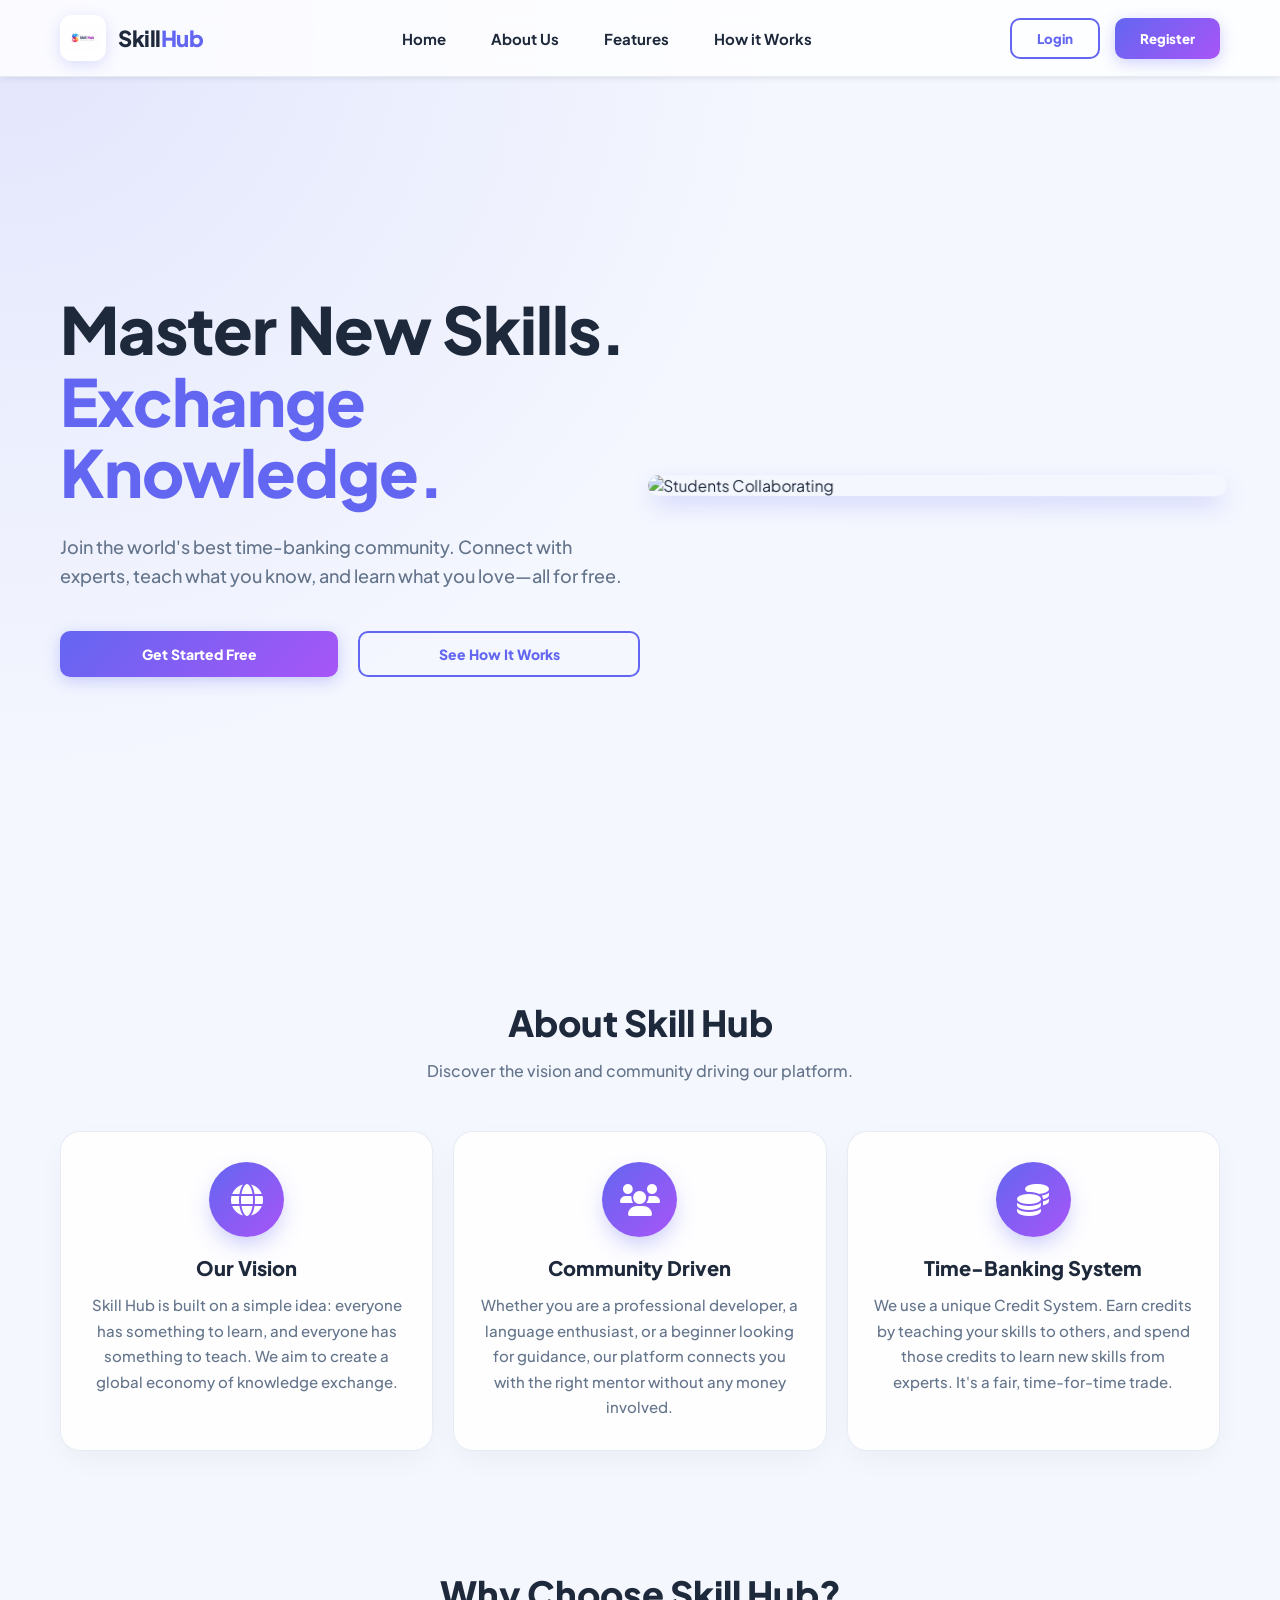
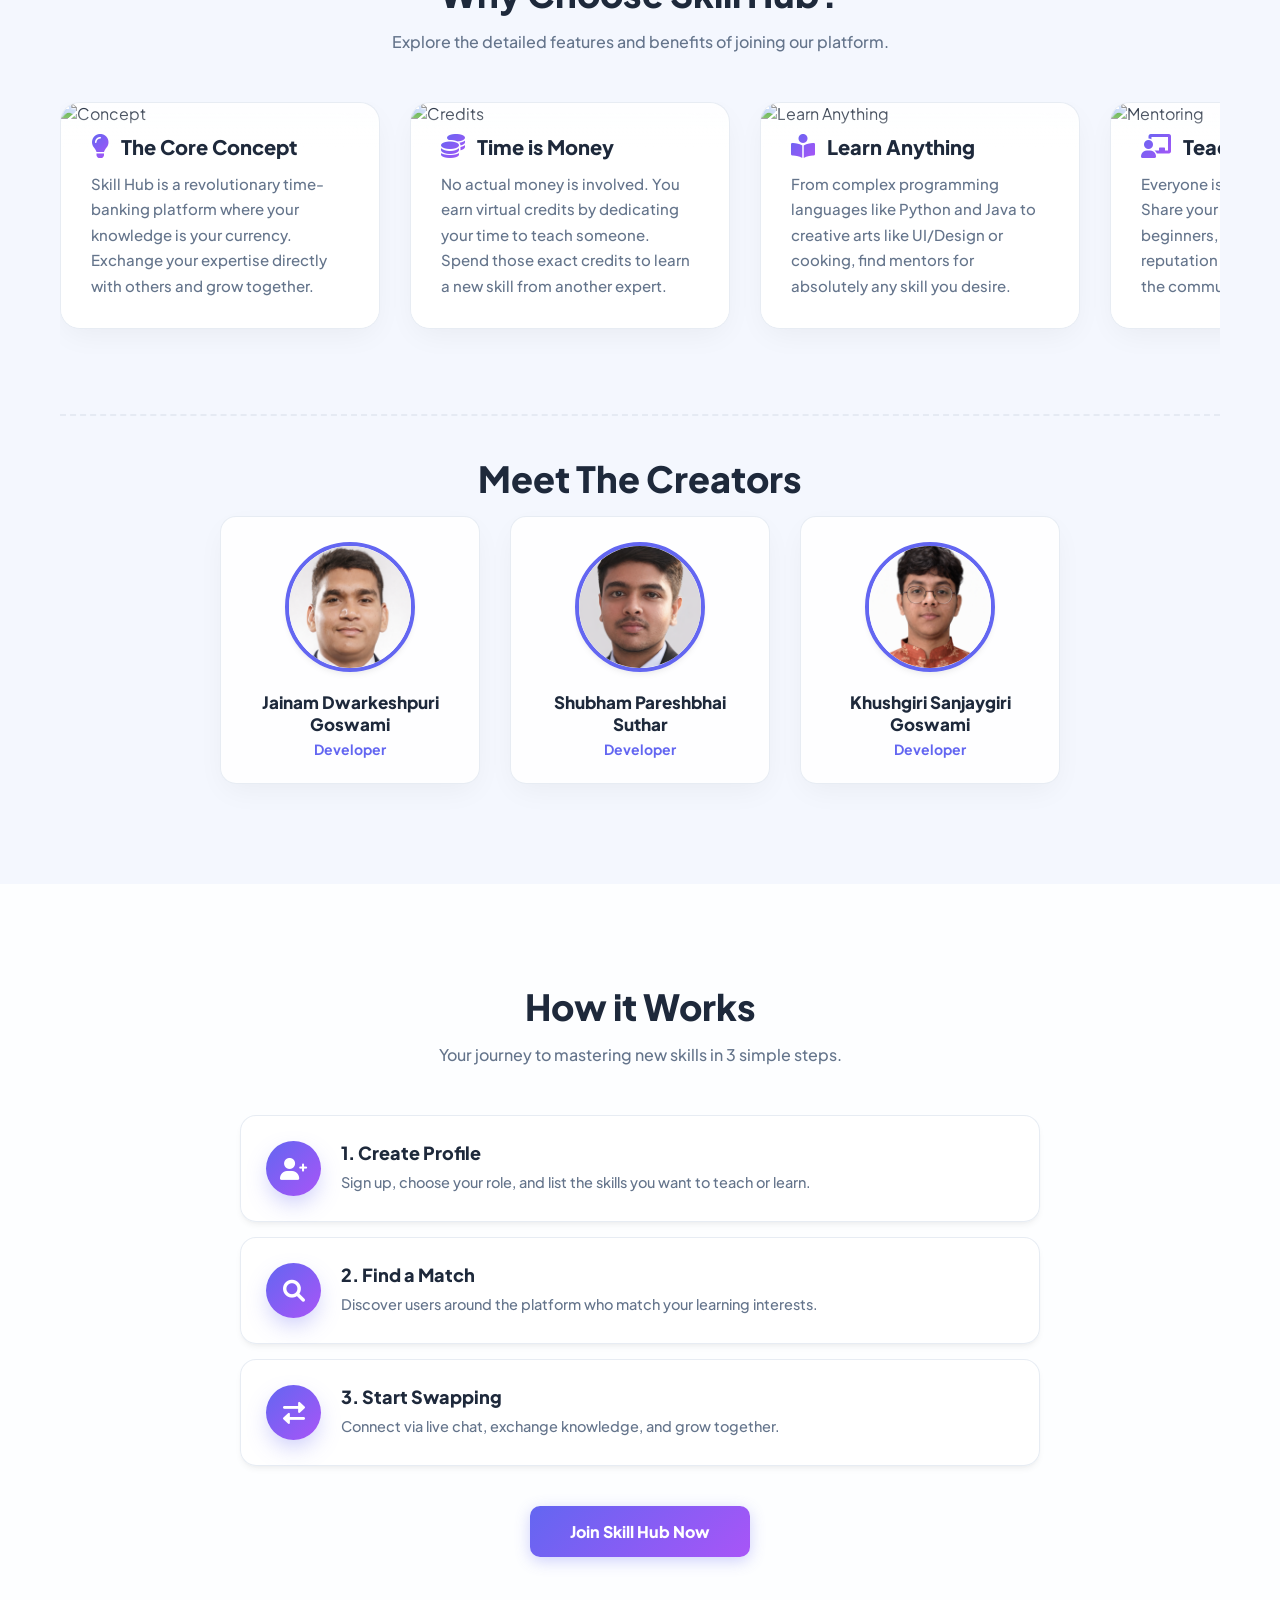
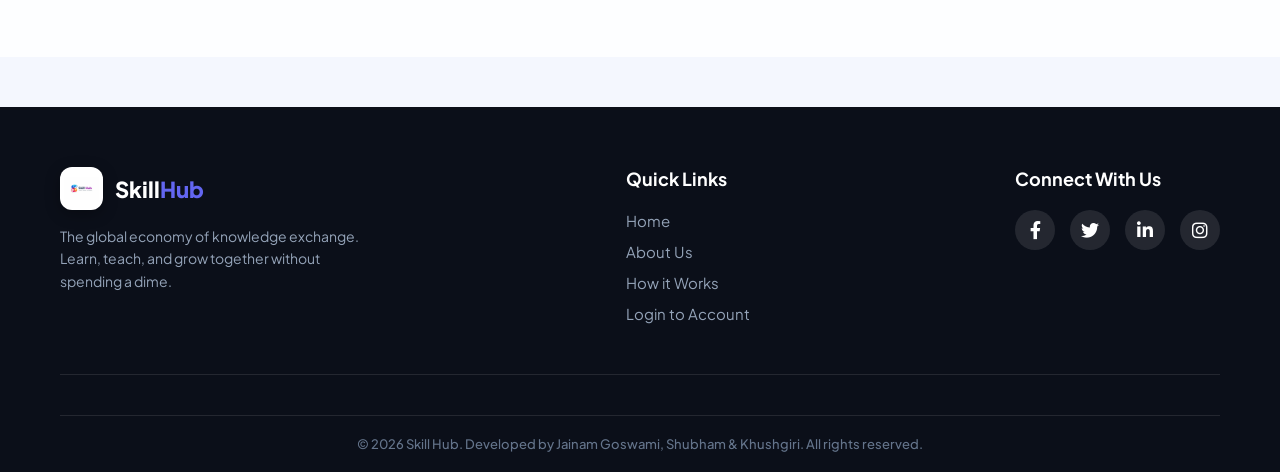
==== commit 8d008e8b: "Update index.html" ====
--- a/index.html
+++ b/index.html
@@ -13,8 +13,11 @@
     <div id="landingPage">
         
         <nav class="saas-navbar">
-            <a href="#" class="logo" style="display: flex; align-items: center;">
-                <img src="logo.jpeg" alt="Skill Hub" style="height: 60px; width: auto; object-fit: contain; transition: 0.3s; mix-blend-mode: multiply;" onmouseover="this.style.transform='scale(1.05)'" onmouseout="this.style.transform='scale(1)'">
+            <a href="#" class="logo" style="display: flex; align-items: center; text-decoration: none; transition: 0.3s;" onmouseover="this.style.transform='scale(1.05)'" onmouseout="this.style.transform='scale(1)'">
+                <div style="background: white; padding: 4px; border-radius: 12px; display: flex; align-items: center; justify-content: center; box-shadow: 0 4px 15px rgba(99,102,241,0.2);">
+                    <img src="logo.jpeg" alt="Skill Hub" style="height: 38px; width: 38px; border-radius: 8px; object-fit: contain;">
+                </div>
+                <span style="font-size: 22px; font-weight: 800; color: var(--text-main); margin-left: 12px; letter-spacing: -0.5px;">Skill<span style="color: var(--primary-color);">Hub</span></span>
             </a>
             <ul class="saas-nav-links">
                 <li><a href="#hero">Home</a></li>
@@ -156,16 +159,17 @@
             <div class="team-section" style="margin-top: 60px;">
                 <h2 class="section-title">Meet The Creators</h2>
                 <div class="team-container">
-                    <div class="team-member">
+                     <div class="team-member">
                         <img src="Jainam.jpeg" alt="Jainam Dwarkeshpuri Goswami">
                         <h3>Jainam Dwarkeshpuri Goswami</h3>
                         <p>Developer</p>
                     </div>
-                     <div class="team-member">
+			        <div class="team-member">
                         <img src="Shubham.jpeg" alt="Shubham Pareshbhai Suthar">
                         <h3>Shubham Pareshbhai Suthar</h3>
                         <p>Developer</p>
-			</div>
+                    </div>
+
                     <div class="team-member">
                         <img src="khush.jpeg" alt="Khushgiri Sanjaygiri Goswami">
                         <h3>Khushgiri Sanjaygiri Goswami</h3>
@@ -190,94 +194,88 @@
             </div>
         </section>
 
-        <footer class="saas-footer">
-            <div class="footer-content">
+        <footer class="saas-footer" style="background: #0b0f19; color: white; padding: 60px 60px 20px;">
+            <div class="footer-content" style="display: flex; justify-content: space-between; flex-wrap: wrap; gap: 40px; margin-bottom: 40px;">
                 <div class="footer-logo-col">
-                    <img src="logo.jpeg" alt="Skill Hub" style="height: 70px; border-radius: 12px; background: white; padding: 8px; margin-bottom: 15px; object-fit: contain; box-shadow: 0 4px 10px rgba(0,0,0,0.2);">
-                    <p>The global economy of knowledge exchange. Learn, teach, and grow together without spending a dime.</p>
+                    <div style="display: flex; align-items: center; margin-bottom: 15px;">
+                        <div style="background: white; padding: 4px; border-radius: 12px; display: flex; align-items: center; justify-content: center; box-shadow: 0 4px 15px rgba(0,0,0,0.3);">
+                            <img src="logo.jpeg" alt="Skill Hub" style="height: 35px; width: 35px; border-radius: 8px; object-fit: contain;">
+                        </div>
+                        <span style="font-size: 22px; font-weight: 800; color: white; margin-left: 12px;">Skill<span style="color: var(--primary-color);">Hub</span></span>
+                    </div>
+                    <p style="color: #94a3b8; font-size: 14px; max-width: 300px;">The global economy of knowledge exchange. Learn, teach, and grow together without spending a dime.</p>
                 </div>
                 <div class="footer-links-col">
                     <h4>Quick Links</h4>
-                    <ul>
-                        <li><a href="#hero">Home</a></li>
-                        <li><a href="#about">About Us</a></li>
-                        <li><a href="#how-it-works">How it Works</a></li>
-                        <li><a href="#" onclick="openAuth('loginForm')">Login to Account</a></li>
+                    <ul style="list-style: none; padding: 0;">
+                        <li style="margin-bottom: 10px;"><a href="#hero" style="color: #94a3b8; text-decoration: none;">Home</a></li>
+                        <li style="margin-bottom: 10px;"><a href="#about" style="color: #94a3b8; text-decoration: none;">About Us</a></li>
+                        <li style="margin-bottom: 10px;"><a href="#how-it-works" style="color: #94a3b8; text-decoration: none;">How it Works</a></li>
+                        <li style="margin-bottom: 10px;"><a href="#" onclick="openAuth('loginForm')" style="color: #94a3b8; text-decoration: none;">Login to Account</a></li>
                     </ul>
                 </div>
                 <div class="footer-social-col">
                     <h4>Connect With Us</h4>
-                    <div class="social-icons">
-                        <a href="#"><i class="fab fa-facebook-f"></i></a>
-                        <a href="#"><i class="fab fa-twitter"></i></a>
-                        <a href="#"><i class="fab fa-linkedin-in"></i></a>
-                        <a href="#"><i class="fab fa-instagram"></i></a>
-                    </div>
-                </div>
-            </div>
-            <div class="footer-bottom">
-                <p>&copy; 2026 Skill Hub. Developed by Jainam Goswami , Shubham & Khushgiri. All rights reserved.</p>
+                    <div class="social-icons" style="display: flex; gap: 15px;">
+                        <a href="#" style="width: 40px; height: 40px; border-radius: 50%; background: rgba(255,255,255,0.1); display: flex; align-items: center; justify-content: center; color: white; text-decoration: none;"><i class="fab fa-facebook-f"></i></a>
+                        <a href="#" style="width: 40px; height: 40px; border-radius: 50%; background: rgba(255,255,255,0.1); display: flex; align-items: center; justify-content: center; color: white; text-decoration: none;"><i class="fab fa-twitter"></i></a>
+                        <a href="#" style="width: 40px; height: 40px; border-radius: 50%; background: rgba(255,255,255,0.1); display: flex; align-items: center; justify-content: center; color: white; text-decoration: none;"><i class="fab fa-linkedin-in"></i></a>
+                        <a href="#" style="width: 40px; height: 40px; border-radius: 50%; background: rgba(255,255,255,0.1); display: flex; align-items: center; justify-content: center; color: white; text-decoration: none;"><i class="fab fa-instagram"></i></a>
+                    </div>
+                </div>
+            </div>
+            <div class="footer-bottom" style="text-align: center; border-top: 1px solid rgba(255,255,255,0.1); padding-top: 20px;">
+                <p>&copy; 2026 Skill Hub. Developed by Jainam Goswami, Shubham & Khushgiri. All rights reserved.</p>
             </div>
         </footer>
     </div>
 
-
     <div id="authContainer" class="hidden">
-        <div id="authWrapper">
+        <div id="authWrapper" style="background: url('https://images.unsplash.com/photo-1497215728101-856f4ea42174?q=80&w=2070&auto=format&fit=crop') no-repeat center center/cover;">
             
-            <button class="back-home-btn" onclick="closeAuth()">
+            <div class="overlay" style="position: absolute; top: 0; left: 0; width: 100%; height: 100%; background: linear-gradient(135deg, rgba(11, 15, 25, 0.8) 0%, rgba(99, 102, 241, 0.6) 100%); backdrop-filter: blur(8px);"></div>
+
+            <button class="back-home-btn" onclick="closeAuth()" style="position: absolute; top: 30px; left: 30px; z-index: 100; padding: 10px 20px; background: rgba(255,255,255,0.1); border: 1px solid rgba(255,255,255,0.3); color: white; border-radius: 10px; cursor: pointer; font-weight: bold; backdrop-filter: blur(10px); transition: 0.3s;">
                 <i class="fas fa-arrow-left"></i> Back to Home
             </button>
 
-            <div class="left-section">
-                <div class="overlay"></div>
-                <div class="content-box">
-                    <h1>Welcome to<br>Skill Hub.</h1>
-                    <p>Enter your details to access your dashboard and start connecting with mentors globally.</p>
-                </div>
-            </div>
-
-            <div class="right-section">
-                <div class="top-scroll-mask"></div>
-                <div id="messageBox" class="message-box" style="padding: 10px; margin: 0 auto 10px; max-width: 480px;"></div>
+            <div class="auth-glass-card">
+                <div id="messageBox" class="message-box"></div>
 
                 <div id="homeView" class="auth-view active">
-                    
                     <div id="loginForm">
                         <h2 class="form-title">Welcome Back</h2>
                         <p class="form-subtitle">Enter your details to access your account.</p>
                         <form onsubmit="handleLogin(event)" autocomplete="off">
                             <div class="input-group">
-                                <i class="fas fa-envelope left-icon"></i><input type="email" id="loginEmail" placeholder="Email Address" autocomplete="off" required>
-                            </div>
-                            <div class="input-group" style="margin-bottom: 5px;">
-                                <i class="fas fa-lock left-icon"></i><input type="password" id="loginPass" placeholder="Password" autocomplete="new-password" required>
+                                <i class="fas fa-envelope left-icon"></i><input type="email" id="loginEmail" placeholder="Email Address" required>
+                            </div>
+                            <div class="input-group">
+                                <i class="fas fa-lock left-icon"></i><input type="password" id="loginPass" placeholder="Password" required>
                                 <i class="fas fa-eye eye-icon" onclick="togglePass('loginPass', this)"></i>
                             </div>
-                            <div style="text-align: right; margin-bottom: 20px;">
-                                <span onclick="showSubForm('forgotPasswordForm')" style="font-size: 13px; color: var(--primary-color); font-weight: 700; cursor: pointer;">Forgot Password?</span>
-                            </div>
-                            <button type="submit" class="btn-submit" style="margin-top: 0;">Login</button>
+                            <div style="text-align: right; margin-bottom: 15px;"><span onclick="showSubForm('forgotPasswordForm')" style="font-size: 13px; color: var(--primary-color); font-weight: 700; cursor: pointer;">Forgot Password?</span></div>
+                            <button type="submit" class="btn-submit">Login</button>
                         </form>
                         <div class="toggle-text">Don't have an account? <span onclick="showSubForm('registerForm')">Register Now</span></div>
                     </div>
 
-                    <div id="forgotPasswordForm" class="hidden" style="width: 100%;">
+                    <div id="forgotPasswordForm" class="hidden">
                         <h2 class="form-title">Reset Password</h2>
                         <p class="form-subtitle">Enter your registered email to receive an OTP.</p>
                         <form onsubmit="handleSendForgotOTP(event)" autocomplete="off">
-                            <div class="input-group"><i class="fas fa-envelope left-icon"></i><input type="email" id="forgotIdentifier" placeholder="Email Address" autocomplete="off" required></div>
+                            <div class="input-group"><i class="fas fa-envelope left-icon"></i><input type="email" id="forgotIdentifier" placeholder="Email Address" required></div>
                             <button type="submit" class="btn-submit">Send OTP</button>
                         </form>
                         <div class="toggle-text"><span onclick="showSubForm('loginForm')">Back to Login</span></div>
                     </div>
 
-                    <div id="verifyForgotOTPForm" class="hidden" style="width: 100%;">
+                    <div id="verifyForgotOTPForm" class="hidden">
                         <h2 class="form-title">Set New Password</h2>
                         <form onsubmit="handleResetPassword(event)" autocomplete="off">
-                            <div class="input-group"><i class="fas fa-key left-icon"></i><input type="text" id="forgotOTPInput" placeholder="Enter 6-digit OTP" autocomplete="off" required></div>
+                            <div class="input-group"><i class="fas fa-key left-icon"></i><input type="text" id="forgotOTPInput" placeholder="Enter 6-digit OTP" required></div>
                             <div class="input-group">
-                                <i class="fas fa-lock left-icon"></i><input type="password" id="forgotNewPassInput" placeholder="Enter New Password" autocomplete="new-password" required>
+                                <i class="fas fa-lock left-icon"></i><input type="password" id="forgotNewPassInput" placeholder="Enter New Password" required>
                                 <i class="fas fa-eye eye-icon" onclick="togglePass('forgotNewPassInput', this)"></i>
                             </div>
                             <button type="submit" class="btn-submit">Reset Password</button>
@@ -285,63 +283,48 @@
                         <div class="toggle-text"><span onclick="showSubForm('loginForm')">Cancel</span></div>
                     </div>
 
-                    <div id="otpForm" class="hidden" style="width: 100%;">
+                    <div id="otpForm" class="hidden">
                         <h2 class="form-title">Two-Factor Auth</h2>
                         <form onsubmit="handleVerifyOTP(event)" autocomplete="off">
-                            <div class="input-group"><i class="fas fa-key left-icon"></i><input type="text" id="otpInput" placeholder="Enter 6-digit OTP" autocomplete="off" required></div>
+                            <div class="input-group"><i class="fas fa-key left-icon"></i><input type="text" id="otpInput" placeholder="Enter 6-digit OTP" required></div>
                             <button type="submit" class="btn-submit">Verify & Login</button>
                         </form>
                         <div class="toggle-text"><span onclick="showSubForm('loginForm')">Back to Login</span></div>
                     </div>
 
-                    <div id="registerForm" class="hidden" style="width: 100%;">
+                    <div id="registerForm" class="hidden">
                         <h2 class="form-title">Create Account</h2>
                         <form onsubmit="handleRegister(event)" autocomplete="off">
-                            <div class="input-group"><i class="fas fa-user left-icon"></i><input type="text" id="regName" placeholder="Full Name" autocomplete="off" required></div>
-                            <div class="input-group"><i class="fas fa-envelope left-icon"></i><input type="email" id="regEmail" placeholder="Email Address" autocomplete="off" required></div>
-                            <div class="input-group"><i class="fas fa-phone left-icon"></i><input type="tel" id="regPhone" placeholder="Phone Number" autocomplete="off" required></div>
-                            
-                            <div style="display: flex; justify-content: space-between; align-items: center; margin-bottom: 15px; padding: 12px 15px; background: var(--bg-input); border-radius: 12px; color: var(--text-muted);">
-                                <span style="font-size: 14px; font-weight: 500;"><i class="fas fa-venus-mars" style="margin-right: 10px;"></i>Gender:</span>
+                            <div class="input-group"><i class="fas fa-user left-icon"></i><input type="text" id="regName" placeholder="Full Name" required></div>
+                            <div class="input-group"><i class="fas fa-envelope left-icon"></i><input type="email" id="regEmail" placeholder="Email Address" required></div>
+                            <div class="input-group"><i class="fas fa-phone left-icon"></i><input type="tel" id="regPhone" placeholder="Phone Number" required></div>
+                            <div style="display: flex; justify-content: space-between; align-items: center; margin-bottom: 12px; padding: 10px 15px; background: var(--bg-input); border-radius: 12px; border: 2px solid var(--border-color);">
+                                <span style="font-size: 14px; font-weight: 500;">Gender:</span>
                                 <div style="display: flex; gap: 15px;">
-                                    <label style="cursor: pointer; display: flex; align-items: center; gap: 5px; color: var(--text-main); font-weight: 500; font-size: 14px;">
-                                        <input type="radio" name="regGender" value="Male" required style="accent-color: var(--primary-color);"> Male
-                                    </label>
-                                    <label style="cursor: pointer; display: flex; align-items: center; gap: 5px; color: var(--text-main); font-weight: 500; font-size: 14px;">
-                                        <input type="radio" name="regGender" value="Female" style="accent-color: var(--primary-color);"> Female
-                                    </label>
+                                    <label style="cursor: pointer; font-size: 14px;"><input type="radio" name="regGender" value="Male" required> Male</label>
+                                    <label style="cursor: pointer; font-size: 14px;"><input type="radio" name="regGender" value="Female"> Female</label>
                                 </div>
                             </div>
-
-                            <div class="input-group">
-                                <i class="fas fa-lock left-icon"></i>
-                                <input type="password" id="regPass" placeholder="Create Password" autocomplete="new-password" required>
-                                <i class="fas fa-eye eye-icon" onclick="togglePass('regPass', this)"></i>
-                            </div>
-                            <div class="input-group">
-                                <i class="fas fa-lock left-icon"></i>
-                                <input type="password" id="regConfirmPass" placeholder="Confirm Password" autocomplete="new-password" required>
-                                <i class="fas fa-eye eye-icon" onclick="togglePass('regConfirmPass', this)"></i>
-                            </div>
-
+                            <div class="input-group"><i class="fas fa-lock left-icon"></i><input type="password" id="regPass" placeholder="Create Password" required></div>
+                            <div class="input-group"><i class="fas fa-lock left-icon"></i><input type="password" id="regConfirmPass" placeholder="Confirm Password" required></div>
                             <button type="submit" class="btn-submit">Verify Email</button>
                         </form>
-                        <div class="toggle-text">Already have an account? <span onclick="showSubForm('loginForm')">Login Here</span></div>
-                    </div>
-
-                    <div id="regOtpForm" class="hidden" style="width: 100%;">
+                        <div class="toggle-text" style="margin-top: 20px;">Already have an account? <span onclick="showSubForm('loginForm')">Login Here</span></div>
+                    </div>
+
+                    <div id="regOtpForm" class="hidden">
                         <h2 class="form-title">Verify Email</h2>
                         <form onsubmit="handleVerifyRegOTP(event)" autocomplete="off">
-                            <div class="input-group"><i class="fas fa-key left-icon"></i><input type="text" id="regOtpInput" placeholder="Enter 6-digit OTP" autocomplete="off" required></div>
+                            <div class="input-group"><i class="fas fa-key left-icon"></i><input type="text" id="regOtpInput" placeholder="Enter 6-digit OTP" required></div>
                             <button type="submit" class="btn-submit">Verify OTP</button>
                         </form>
                         <div class="toggle-text"><span onclick="showSubForm('registerForm')">Back</span></div>
                     </div>
 
-                    <div id="profileSetupForm" class="hidden" style="width: 100%;">
+                    <div id="profileSetupForm" class="hidden">
                         <h2 class="form-title">Complete Profile</h2>
                         <form onsubmit="handleProfileSave(event)" autocomplete="off">
-                            <div class="profile-pic-wrapper">
+                            <div class="profile-pic-wrapper" style="margin-bottom: 20px;">
                                 <div class="profile-pic-container" onclick="document.getElementById('profileInput').click()">
                                     <img id="profilePreview" src="https://cdn-icons-png.flaticon.com/512/149/149071.png" alt="Profile">
                                 </div>
@@ -367,10 +350,10 @@
 
                             <div class="input-group"><i class="fas fa-user left-icon"></i><input type="text" id="profName" readonly></div>
                             <div class="input-group"><i class="fas fa-envelope left-icon"></i><input type="email" id="profEmail" readonly></div>
-                            <div class="input-group"><i class="fas fa-map-marker-alt left-icon"></i><input type="text" id="profAddress" placeholder="e.g. Ahmedabad, Gujarat" autocomplete="off" required></div>
+                            <div class="input-group"><i class="fas fa-map-marker-alt left-icon"></i><input type="text" id="profAddress" placeholder="e.g. Ahmedabad, Gujarat" required></div>
                             
                             <div id="skillInputContainer">
-                                <div class="input-group"><i class="fas fa-laptop-code left-icon"></i><input type="text" id="skillInput" placeholder="Type a skill & Press Enter" autocomplete="off"></div>
+                                <div class="input-group"><i class="fas fa-laptop-code left-icon"></i><input type="text" id="skillInput" placeholder="Type a skill & Press Enter"></div>
                                 <div id="skillsList" class="skills-list"></div>
                             </div>
 
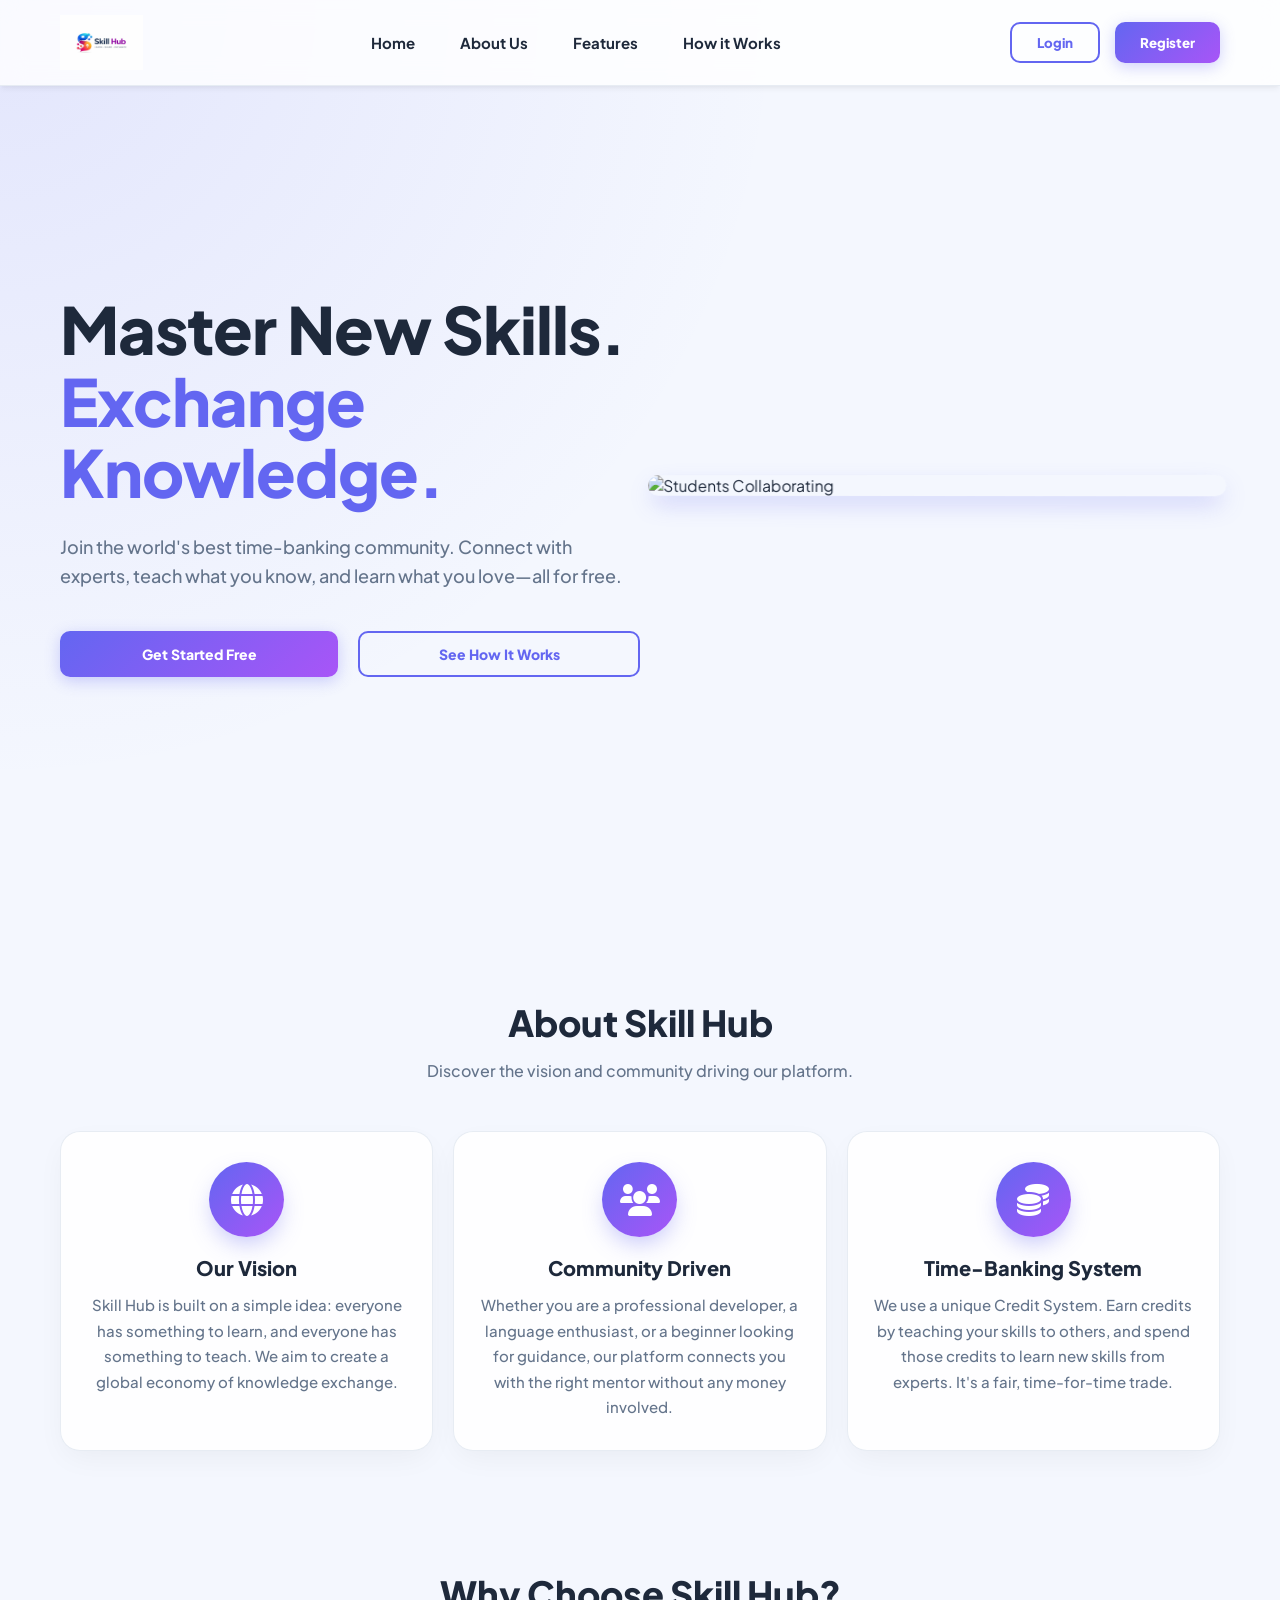
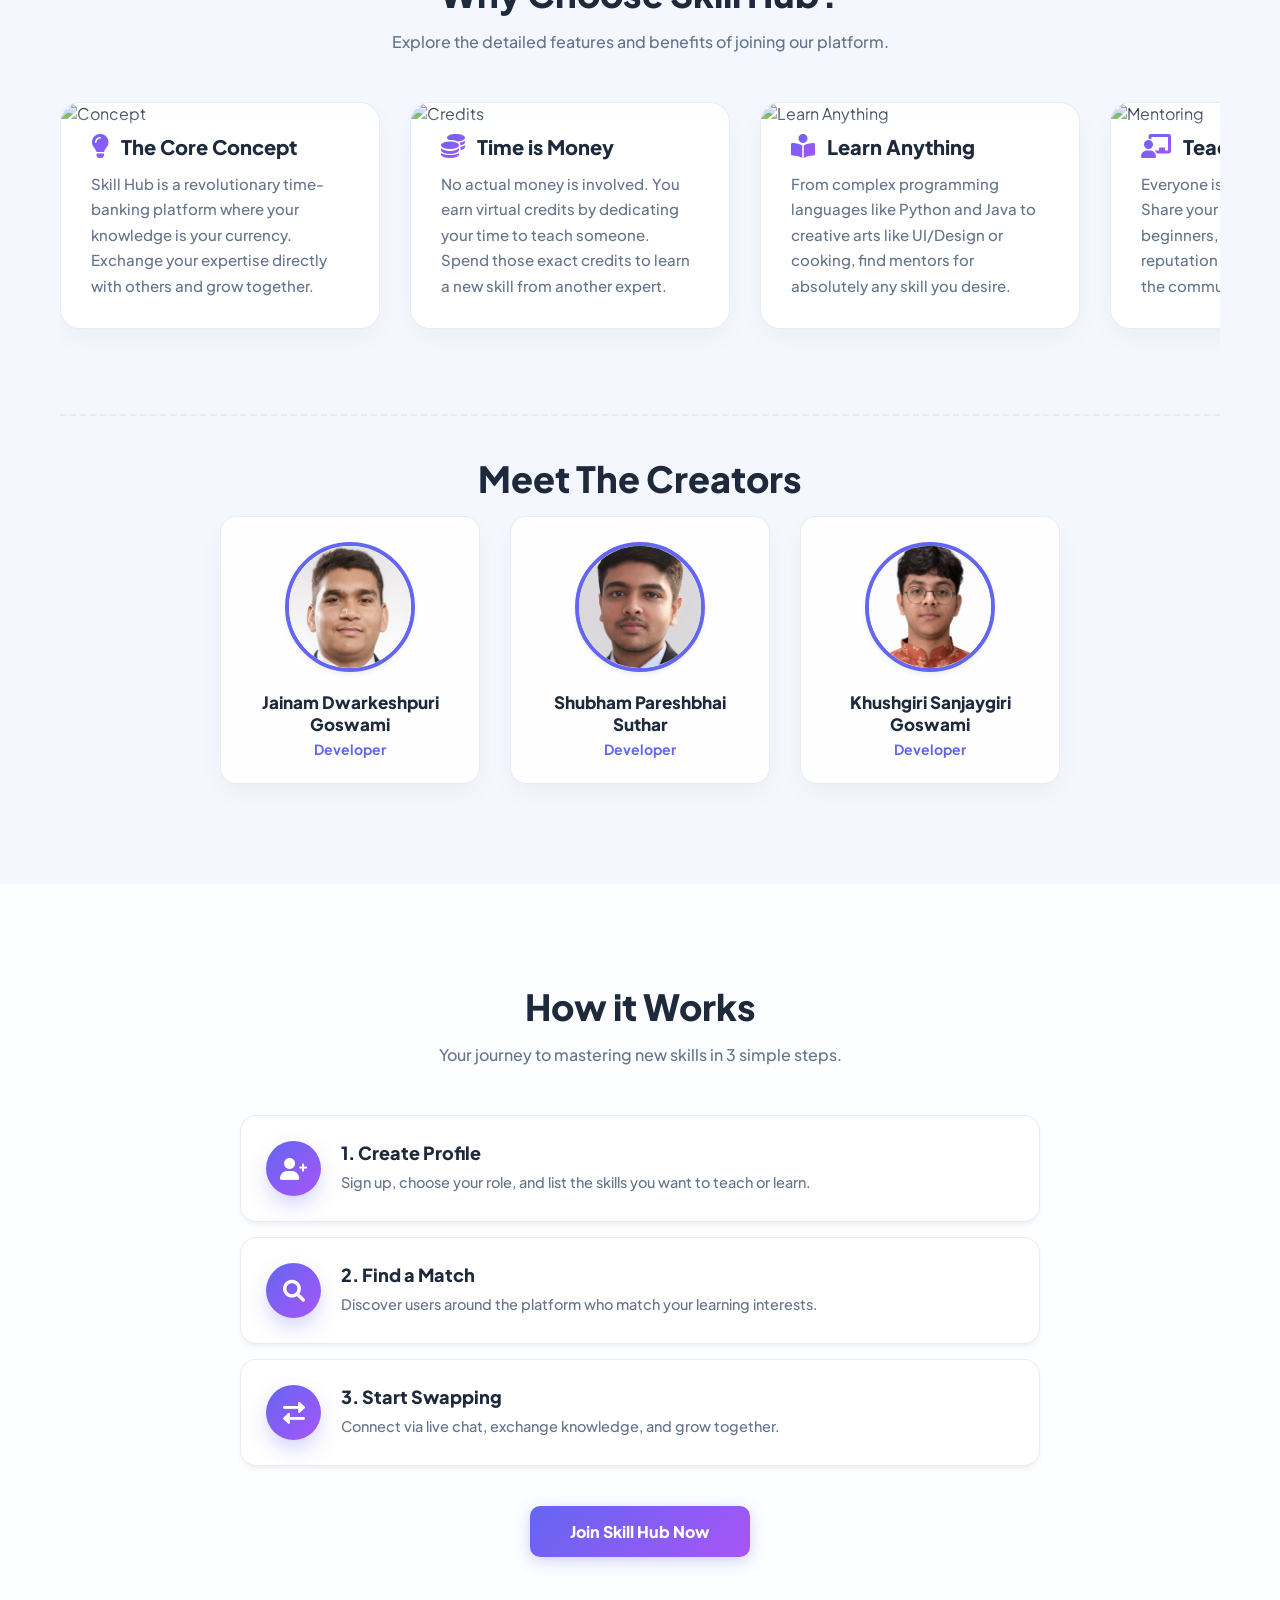
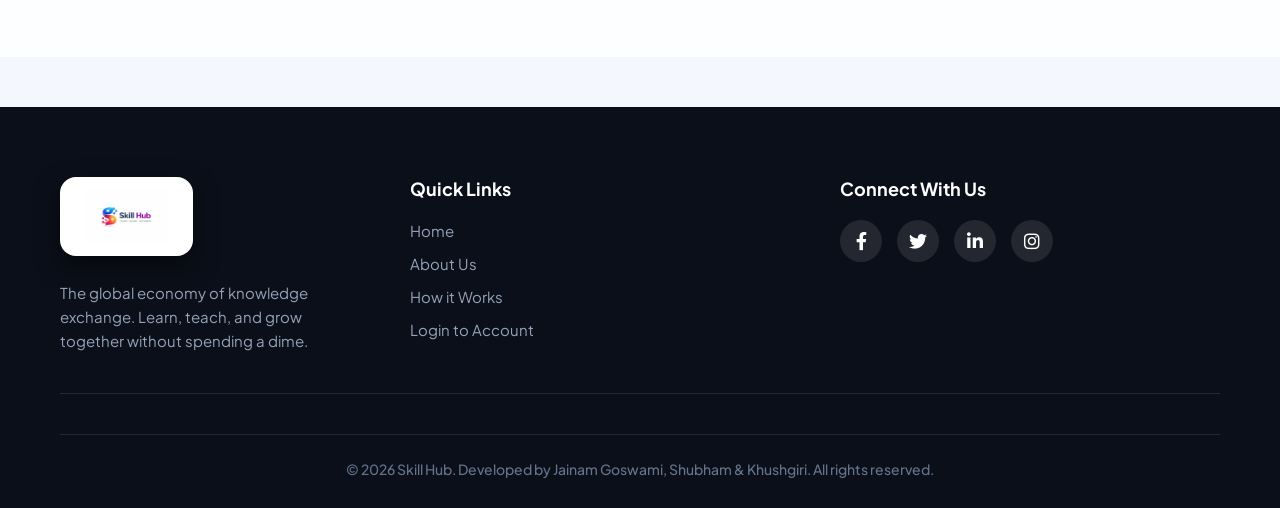
==== commit a887ba4e: "Update index.html" ====
--- a/index.html
+++ b/index.html
@@ -14,10 +14,7 @@
         
         <nav class="saas-navbar">
             <a href="#" class="logo" style="display: flex; align-items: center; text-decoration: none; transition: 0.3s;" onmouseover="this.style.transform='scale(1.05)'" onmouseout="this.style.transform='scale(1)'">
-                <div style="background: white; padding: 4px; border-radius: 12px; display: flex; align-items: center; justify-content: center; box-shadow: 0 4px 15px rgba(99,102,241,0.2);">
-                    <img src="logo.jpeg" alt="Skill Hub" style="height: 38px; width: 38px; border-radius: 8px; object-fit: contain;">
-                </div>
-                <span style="font-size: 22px; font-weight: 800; color: var(--text-main); margin-left: 12px; letter-spacing: -0.5px;">Skill<span style="color: var(--primary-color);">Hub</span></span>
+                <img src="logo.jpeg" alt="Skill Hub" style="height: 55px; width: auto; max-width: 100%; object-fit: contain; mix-blend-mode: multiply;">
             </a>
             <ul class="saas-nav-links">
                 <li><a href="#hero">Home</a></li>
@@ -194,38 +191,39 @@
             </div>
         </section>
 
-        <footer class="saas-footer" style="background: #0b0f19; color: white; padding: 60px 60px 20px;">
-            <div class="footer-content" style="display: flex; justify-content: space-between; flex-wrap: wrap; gap: 40px; margin-bottom: 40px;">
-                <div class="footer-logo-col">
-                    <div style="display: flex; align-items: center; margin-bottom: 15px;">
-                        <div style="background: white; padding: 4px; border-radius: 12px; display: flex; align-items: center; justify-content: center; box-shadow: 0 4px 15px rgba(0,0,0,0.3);">
-                            <img src="logo.jpeg" alt="Skill Hub" style="height: 35px; width: 35px; border-radius: 8px; object-fit: contain;">
-                        </div>
-                        <span style="font-size: 22px; font-weight: 800; color: white; margin-left: 12px;">Skill<span style="color: var(--primary-color);">Hub</span></span>
-                    </div>
-                    <p style="color: #94a3b8; font-size: 14px; max-width: 300px;">The global economy of knowledge exchange. Learn, teach, and grow together without spending a dime.</p>
-                </div>
-                <div class="footer-links-col">
-                    <h4>Quick Links</h4>
+        <footer class="saas-footer" style="background: #0b0f19; color: white; padding: 70px 60px 30px;">
+            <div class="footer-content" style="display: flex; justify-content: space-between; flex-wrap: wrap; gap: 50px; margin-bottom: 40px;">
+                
+                <div class="footer-logo-col" style="flex: 1; min-width: 280px;">
+                    <div style="display: flex; align-items: center; margin-bottom: 25px;">
+                        <div style="background: #ffffff; padding: 12px 25px; border-radius: 16px; display: inline-flex; align-items: center; justify-content: center; box-shadow: 0 10px 25px rgba(0,0,0,0.5);">
+                            <img src="logo.jpeg" alt="Skill Hub" style="height: 55px; width: auto; object-fit: contain; mix-blend-mode: normal;">
+                        </div>
+                    </div>
+                    <p style="color: #94a3b8; font-size: 15px; max-width: 320px; line-height: 1.6;">The global economy of knowledge exchange. Learn, teach, and grow together without spending a dime.</p>
+                </div>
+
+                <div class="footer-links-col" style="flex: 1; min-width: 150px;">
+                    <h4 style="font-size: 18px; margin-bottom: 20px; color: white;">Quick Links</h4>
                     <ul style="list-style: none; padding: 0;">
-                        <li style="margin-bottom: 10px;"><a href="#hero" style="color: #94a3b8; text-decoration: none;">Home</a></li>
-                        <li style="margin-bottom: 10px;"><a href="#about" style="color: #94a3b8; text-decoration: none;">About Us</a></li>
-                        <li style="margin-bottom: 10px;"><a href="#how-it-works" style="color: #94a3b8; text-decoration: none;">How it Works</a></li>
-                        <li style="margin-bottom: 10px;"><a href="#" onclick="openAuth('loginForm')" style="color: #94a3b8; text-decoration: none;">Login to Account</a></li>
+                        <li style="margin-bottom: 12px;"><a href="#hero" style="color: #94a3b8; text-decoration: none;">Home</a></li>
+                        <li style="margin-bottom: 12px;"><a href="#about" style="color: #94a3b8; text-decoration: none;">About Us</a></li>
+                        <li style="margin-bottom: 12px;"><a href="#how-it-works" style="color: #94a3b8; text-decoration: none;">How it Works</a></li>
+                        <li style="margin-bottom: 12px;"><a href="#" onclick="openAuth('loginForm')" style="color: #94a3b8; text-decoration: none;">Login to Account</a></li>
                     </ul>
                 </div>
-                <div class="footer-social-col">
-                    <h4>Connect With Us</h4>
+                <div class="footer-social-col" style="flex: 1; min-width: 200px;">
+                    <h4 style="font-size: 18px; margin-bottom: 20px; color: white;">Connect With Us</h4>
                     <div class="social-icons" style="display: flex; gap: 15px;">
-                        <a href="#" style="width: 40px; height: 40px; border-radius: 50%; background: rgba(255,255,255,0.1); display: flex; align-items: center; justify-content: center; color: white; text-decoration: none;"><i class="fab fa-facebook-f"></i></a>
-                        <a href="#" style="width: 40px; height: 40px; border-radius: 50%; background: rgba(255,255,255,0.1); display: flex; align-items: center; justify-content: center; color: white; text-decoration: none;"><i class="fab fa-twitter"></i></a>
-                        <a href="#" style="width: 40px; height: 40px; border-radius: 50%; background: rgba(255,255,255,0.1); display: flex; align-items: center; justify-content: center; color: white; text-decoration: none;"><i class="fab fa-linkedin-in"></i></a>
-                        <a href="#" style="width: 40px; height: 40px; border-radius: 50%; background: rgba(255,255,255,0.1); display: flex; align-items: center; justify-content: center; color: white; text-decoration: none;"><i class="fab fa-instagram"></i></a>
-                    </div>
-                </div>
-            </div>
-            <div class="footer-bottom" style="text-align: center; border-top: 1px solid rgba(255,255,255,0.1); padding-top: 20px;">
-                <p>&copy; 2026 Skill Hub. Developed by Jainam Goswami, Shubham & Khushgiri. All rights reserved.</p>
+                        <a href="#" style="width: 42px; height: 42px; border-radius: 50%; background: rgba(255,255,255,0.1); display: flex; align-items: center; justify-content: center; color: white; text-decoration: none;"><i class="fab fa-facebook-f"></i></a>
+                        <a href="#" style="width: 42px; height: 42px; border-radius: 50%; background: rgba(255,255,255,0.1); display: flex; align-items: center; justify-content: center; color: white; text-decoration: none;"><i class="fab fa-twitter"></i></a>
+                        <a href="#" style="width: 42px; height: 42px; border-radius: 50%; background: rgba(255,255,255,0.1); display: flex; align-items: center; justify-content: center; color: white; text-decoration: none;"><i class="fab fa-linkedin-in"></i></a>
+                        <a href="#" style="width: 42px; height: 42px; border-radius: 50%; background: rgba(255,255,255,0.1); display: flex; align-items: center; justify-content: center; color: white; text-decoration: none;"><i class="fab fa-instagram"></i></a>
+                    </div>
+                </div>
+            </div>
+            <div class="footer-bottom" style="text-align: center; border-top: 1px solid rgba(255,255,255,0.1); padding-top: 25px;">
+                <p style="color: #64748b; font-size: 14px;">&copy; 2026 Skill Hub. Developed by Jainam Goswami, Shubham & Khushgiri. All rights reserved.</p>
             </div>
         </footer>
     </div>
@@ -248,10 +246,12 @@
                         <p class="form-subtitle">Enter your details to access your account.</p>
                         <form onsubmit="handleLogin(event)" autocomplete="off">
                             <div class="input-group">
-                                <i class="fas fa-envelope left-icon"></i><input type="email" id="loginEmail" placeholder="Email Address" required>
+                                <i class="fas fa-envelope left-icon"></i>
+                                <input type="email" id="loginEmail" placeholder="Email Address" autocomplete="new-password" required>
                             </div>
                             <div class="input-group">
-                                <i class="fas fa-lock left-icon"></i><input type="password" id="loginPass" placeholder="Password" required>
+                                <i class="fas fa-lock left-icon"></i>
+                                <input type="password" id="loginPass" placeholder="Password" autocomplete="new-password" required>
                                 <i class="fas fa-eye eye-icon" onclick="togglePass('loginPass', this)"></i>
                             </div>
                             <div style="text-align: right; margin-bottom: 15px;"><span onclick="showSubForm('forgotPasswordForm')" style="font-size: 13px; color: var(--primary-color); font-weight: 700; cursor: pointer;">Forgot Password?</span></div>
@@ -264,7 +264,7 @@
                         <h2 class="form-title">Reset Password</h2>
                         <p class="form-subtitle">Enter your registered email to receive an OTP.</p>
                         <form onsubmit="handleSendForgotOTP(event)" autocomplete="off">
-                            <div class="input-group"><i class="fas fa-envelope left-icon"></i><input type="email" id="forgotIdentifier" placeholder="Email Address" required></div>
+                            <div class="input-group"><i class="fas fa-envelope left-icon"></i><input type="email" id="forgotIdentifier" placeholder="Email Address" autocomplete="new-password" required></div>
                             <button type="submit" class="btn-submit">Send OTP</button>
                         </form>
                         <div class="toggle-text"><span onclick="showSubForm('loginForm')">Back to Login</span></div>
@@ -273,9 +273,9 @@
                     <div id="verifyForgotOTPForm" class="hidden">
                         <h2 class="form-title">Set New Password</h2>
                         <form onsubmit="handleResetPassword(event)" autocomplete="off">
-                            <div class="input-group"><i class="fas fa-key left-icon"></i><input type="text" id="forgotOTPInput" placeholder="Enter 6-digit OTP" required></div>
+                            <div class="input-group"><i class="fas fa-key left-icon"></i><input type="text" id="forgotOTPInput" placeholder="Enter 6-digit OTP" autocomplete="off" required></div>
                             <div class="input-group">
-                                <i class="fas fa-lock left-icon"></i><input type="password" id="forgotNewPassInput" placeholder="Enter New Password" required>
+                                <i class="fas fa-lock left-icon"></i><input type="password" id="forgotNewPassInput" placeholder="Enter New Password" autocomplete="new-password" required>
                                 <i class="fas fa-eye eye-icon" onclick="togglePass('forgotNewPassInput', this)"></i>
                             </div>
                             <button type="submit" class="btn-submit">Reset Password</button>
@@ -286,7 +286,7 @@
                     <div id="otpForm" class="hidden">
                         <h2 class="form-title">Two-Factor Auth</h2>
                         <form onsubmit="handleVerifyOTP(event)" autocomplete="off">
-                            <div class="input-group"><i class="fas fa-key left-icon"></i><input type="text" id="otpInput" placeholder="Enter 6-digit OTP" required></div>
+                            <div class="input-group"><i class="fas fa-key left-icon"></i><input type="text" id="otpInput" placeholder="Enter 6-digit OTP" autocomplete="off" required></div>
                             <button type="submit" class="btn-submit">Verify & Login</button>
                         </form>
                         <div class="toggle-text"><span onclick="showSubForm('loginForm')">Back to Login</span></div>
@@ -295,18 +295,18 @@
                     <div id="registerForm" class="hidden">
                         <h2 class="form-title">Create Account</h2>
                         <form onsubmit="handleRegister(event)" autocomplete="off">
-                            <div class="input-group"><i class="fas fa-user left-icon"></i><input type="text" id="regName" placeholder="Full Name" required></div>
-                            <div class="input-group"><i class="fas fa-envelope left-icon"></i><input type="email" id="regEmail" placeholder="Email Address" required></div>
-                            <div class="input-group"><i class="fas fa-phone left-icon"></i><input type="tel" id="regPhone" placeholder="Phone Number" required></div>
-                            <div style="display: flex; justify-content: space-between; align-items: center; margin-bottom: 12px; padding: 10px 15px; background: var(--bg-input); border-radius: 12px; border: 2px solid var(--border-color);">
+                            <div class="input-group"><i class="fas fa-user left-icon"></i><input type="text" id="regName" placeholder="Full Name" autocomplete="new-password" required></div>
+                            <div class="input-group"><i class="fas fa-envelope left-icon"></i><input type="email" id="regEmail" placeholder="Email Address" autocomplete="new-password" required></div>
+                            <div class="input-group"><i class="fas fa-phone left-icon"></i><input type="tel" id="regPhone" placeholder="Phone Number" autocomplete="new-password" required></div>
+                            <div style="display: flex; justify-content: space-between; align-items: center; margin-bottom: 15px; padding: 12px 15px; background: var(--bg-input); border-radius: 12px; border: 2px solid var(--border-color);">
                                 <span style="font-size: 14px; font-weight: 500;">Gender:</span>
                                 <div style="display: flex; gap: 15px;">
                                     <label style="cursor: pointer; font-size: 14px;"><input type="radio" name="regGender" value="Male" required> Male</label>
                                     <label style="cursor: pointer; font-size: 14px;"><input type="radio" name="regGender" value="Female"> Female</label>
                                 </div>
                             </div>
-                            <div class="input-group"><i class="fas fa-lock left-icon"></i><input type="password" id="regPass" placeholder="Create Password" required></div>
-                            <div class="input-group"><i class="fas fa-lock left-icon"></i><input type="password" id="regConfirmPass" placeholder="Confirm Password" required></div>
+                            <div class="input-group"><i class="fas fa-lock left-icon"></i><input type="password" id="regPass" placeholder="Create Password" autocomplete="new-password" required></div>
+                            <div class="input-group"><i class="fas fa-lock left-icon"></i><input type="password" id="regConfirmPass" placeholder="Confirm Password" autocomplete="new-password" required></div>
                             <button type="submit" class="btn-submit">Verify Email</button>
                         </form>
                         <div class="toggle-text" style="margin-top: 20px;">Already have an account? <span onclick="showSubForm('loginForm')">Login Here</span></div>
@@ -315,7 +315,7 @@
                     <div id="regOtpForm" class="hidden">
                         <h2 class="form-title">Verify Email</h2>
                         <form onsubmit="handleVerifyRegOTP(event)" autocomplete="off">
-                            <div class="input-group"><i class="fas fa-key left-icon"></i><input type="text" id="regOtpInput" placeholder="Enter 6-digit OTP" required></div>
+                            <div class="input-group"><i class="fas fa-key left-icon"></i><input type="text" id="regOtpInput" placeholder="Enter 6-digit OTP" autocomplete="off" required></div>
                             <button type="submit" class="btn-submit">Verify OTP</button>
                         </form>
                         <div class="toggle-text"><span onclick="showSubForm('registerForm')">Back</span></div>
@@ -350,10 +350,10 @@
 
                             <div class="input-group"><i class="fas fa-user left-icon"></i><input type="text" id="profName" readonly></div>
                             <div class="input-group"><i class="fas fa-envelope left-icon"></i><input type="email" id="profEmail" readonly></div>
-                            <div class="input-group"><i class="fas fa-map-marker-alt left-icon"></i><input type="text" id="profAddress" placeholder="e.g. Ahmedabad, Gujarat" required></div>
+                            <div class="input-group"><i class="fas fa-map-marker-alt left-icon"></i><input type="text" id="profAddress" placeholder="e.g. Ahmedabad, Gujarat" autocomplete="new-password" required></div>
                             
                             <div id="skillInputContainer">
-                                <div class="input-group"><i class="fas fa-laptop-code left-icon"></i><input type="text" id="skillInput" placeholder="Type a skill & Press Enter"></div>
+                                <div class="input-group"><i class="fas fa-laptop-code left-icon"></i><input type="text" id="skillInput" placeholder="Type a skill & Press Enter" autocomplete="off"></div>
                                 <div id="skillsList" class="skills-list"></div>
                             </div>
 
--- a/style.css
+++ b/style.css
@@ -4,7 +4,7 @@
 @import url('https://fonts.googleapis.com/css2?family=Plus+Jakarta+Sans:wght@400;500;600;700;800&display=swap');
 
 html {
-    scroll-behavior: smooth; /* Smooth scrolling for landing page links */
+    scroll-behavior: smooth; 
 }
 
 :root {
@@ -60,16 +60,13 @@
     top: 0; left: 0; width: 100%;
     display: flex; justify-content: space-between; align-items: center;
     padding: 15px 60px;
-    background: var(--header-bg); /* FIXED: Now adapts to Dark Theme properly */
+    background: var(--header-bg); 
     backdrop-filter: blur(12px); -webkit-backdrop-filter: blur(12px);
     border-bottom: 1px solid var(--border-color);
     z-index: 1000;
     box-shadow: var(--shadow-sm);
 }
 
-.saas-navbar .logo img { height: 60px; border-radius: 10px; }
-
-/* FIXED: Increased Gap to 45px for better spacing */
 .saas-nav-links { list-style: none; display: flex; gap: 45px; margin: 0; padding: 0; }
 .saas-nav-links a { text-decoration: none; color: var(--text-main); font-weight: 700; font-size: 15px; transition: 0.3s; }
 .saas-nav-links a:hover { color: var(--primary-color); }
@@ -99,8 +96,6 @@
 .section-title { text-align: center; font-size: 36px; font-weight: 800; color: var(--text-main); margin-bottom: 15px; }
 .section-subtitle { text-align: center; color: var(--text-muted); margin-bottom: 50px; font-size: 16px; font-weight: 500; }
 
-
-/* 🟢 FIXED: Horizontal Scroll Slider for Features */
 .about-grid { 
     display: flex; 
     flex-wrap: nowrap; 
@@ -115,7 +110,7 @@
 .about-grid::-webkit-scrollbar-thumb { background: var(--primary-color); border-radius: 10px; }
 
 .about-image-card { 
-    flex: 0 0 320px; /* Fixed width so they stay in one row */
+    flex: 0 0 320px; 
     scroll-snap-align: start;
     background: var(--bg-card); 
     backdrop-filter: var(--glass-blur); 
@@ -133,8 +128,6 @@
 .about-image-card .card-content h3 i { color: transparent; background: var(--primary-gradient); -webkit-background-clip: text; font-size: 24px; }
 .about-image-card .card-content p { font-size: 15px; color: var(--text-muted); line-height: 1.7; font-weight: 500; }
 
-
-/* Naya SaaS Footer */
 .saas-footer { background: #0b0f19; color: white; padding: 60px 60px 20px; margin-top: 50px; }
 .footer-content { display: flex; justify-content: space-between; flex-wrap: wrap; gap: 40px; margin-bottom: 40px; border-bottom: 1px solid rgba(255,255,255,0.1); padding-bottom: 40px; }
 .footer-logo-col { max-width: 300px; }
@@ -154,27 +147,65 @@
 .back-home-btn:hover { background: white; color: var(--primary-color); }
 
 
-/* ================= Auth Layout (Login Form Wrapper) ================= */
-#authWrapper { display: flex; width: 100%; height: 100vh; overflow: hidden; }
-
-/* Left Section with Enhanced Gradient Overlay */
+/* ================= Auth Layout (Centered Glassmorphism) ================= */
+#authWrapper { 
+    display: flex; 
+    width: 100%; 
+    height: 100vh; 
+    overflow: hidden; 
+    justify-content: center; 
+    align-items: center; 
+    position: relative;
+}
+
 .left-section { flex: 1.2; background: url('https://images.unsplash.com/photo-1522202176988-66273c2fd55f?q=80&w=2071&auto=format&fit=crop') no-repeat center center/cover; position: relative; display: flex; align-items: center; padding: 80px; color: white; }
 .overlay { position: absolute; top: 0; left: 0; width: 100%; height: 100%; background: linear-gradient(135deg, rgba(11, 15, 25, 0.9) 0%, rgba(99, 102, 241, 0.8) 100%); z-index: 1; }
 .content-box { position: relative; z-index: 2; max-width: 600px; color: #fff; animation: fadeUp 0.8s ease-out; }
 .content-box h1 { font-size: 60px; font-weight: 800; line-height: 1.1; margin-bottom: 25px; letter-spacing: -1px; text-shadow: 0 4px 20px rgba(0,0,0,0.3); }
 .content-box p { font-size: 18px; line-height: 1.6; opacity: 0.9; }
-
 .right-section { flex: 0.8; background: var(--bg-card); overflow-y: auto; position: relative; backdrop-filter: var(--glass-blur); -webkit-backdrop-filter: var(--glass-blur); }
 .top-scroll-mask { position: sticky; top: 0; left: 0; width: 100%; height: 60px; background: inherit; z-index: 90; backdrop-filter: var(--glass-blur); border-bottom: 1px solid var(--border-color); }
-.auth-view { display: none; animation: slideIn 0.4s cubic-bezier(0.16, 1, 0.3, 1); width: 100%; max-width: 480px; margin: 0 auto; min-height: calc(100vh - 60px); flex-direction: column; justify-content: center; padding-bottom: 50px; }
+
+.auth-glass-card {
+    position: relative; 
+    z-index: 10; 
+    width: 100%; 
+    max-width: 480px; 
+    background: var(--bg-card); 
+    backdrop-filter: blur(25px); 
+    -webkit-backdrop-filter: blur(25px); 
+    border-radius: 24px; 
+    padding: 30px; 
+    box-shadow: 0 25px 50px -12px rgba(0,0,0,0.5); 
+    border: 1px solid rgba(255,255,255,0.2); 
+    max-height: 95vh; 
+    overflow-y: auto;
+    scrollbar-width: none;
+}
+
+.auth-glass-card::-webkit-scrollbar { display: none; }
+
+.auth-view { display: none; animation: quickFadeUp 0.3s ease-out forwards; width: 100%; flex-direction: column; justify-content: center; padding-bottom: 10px; }
 .auth-view.active { display: flex; }
-.form-title { font-size: 36px; color: var(--text-main); margin-bottom: 8px; font-weight: 800; text-align: center; letter-spacing: -0.5px; background: var(--primary-gradient); -webkit-background-clip: text; -webkit-text-fill-color: transparent; }
-.form-subtitle { color: var(--text-muted); margin-bottom: 40px; font-size: 16px; text-align: center; font-weight: 500;}
+@keyframes quickFadeUp { from { opacity: 0; transform: translateY(15px); } to { opacity: 1; transform: translateY(0); } }
+
+.form-title { font-size: 34px; color: var(--text-main); margin-bottom: 8px; font-weight: 800; text-align: center; letter-spacing: -0.5px; background: var(--primary-gradient); -webkit-background-clip: text; -webkit-text-fill-color: transparent; }
+.form-subtitle { color: var(--text-muted); margin-bottom: 25px; font-size: 15px; text-align: center; font-weight: 500;}
+
+/* 🟢 CSS AUTOFILL BYPASS HACK */
+input:-webkit-autofill,
+input:-webkit-autofill:hover,
+input:-webkit-autofill:focus,
+input:-webkit-autofill:active {
+    -webkit-box-shadow: 0 0 0 30px var(--bg-input) inset !important;
+    -webkit-text-fill-color: var(--text-main) !important;
+    transition: background-color 5000s ease-in-out 0s;
+}
 
 /* Premium Inputs */
-.input-group { position: relative; margin-bottom: 22px; width: 100%; }
+.input-group { position: relative; margin-bottom: 16px; width: 100%; }
 .input-group i.left-icon { position: absolute; left: 20px; top: 50%; transform: translateY(-50%); color: var(--text-muted); font-size: 18px; transition: 0.3s; }
-.input-group input { width: 100%; padding: 16px 20px 16px 50px; border: 2px solid var(--border-color); border-radius: 14px; font-size: 15px; outline: none; background: var(--bg-input); font-weight: 600; color: var(--text-main); transition: all 0.3s ease; box-shadow: inset 0 2px 4px rgba(0,0,0,0.02);}
+.input-group input { width: 100%; padding: 14px 20px 14px 50px; border: 2px solid var(--border-color); border-radius: 14px; font-size: 15px; outline: none; background: var(--bg-input); font-weight: 600; color: var(--text-main); transition: all 0.3s ease; box-shadow: inset 0 2px 4px rgba(0,0,0,0.02);}
 .input-group input:focus { border-color: var(--primary-color); background: var(--bg-input); box-shadow: 0 0 0 4px var(--primary-light), inset 0 2px 4px rgba(0,0,0,0.02); }
 .input-group input:focus + i.left-icon, .input-group input:focus ~ i.left-icon { color: var(--primary-color); }
 .input-group input[readonly] { background: var(--border-color); color: var(--text-muted); cursor: not-allowed; }
@@ -182,12 +213,12 @@
 .input-group .eye-icon:hover { color: var(--primary-color); }
 
 /* Premium Buttons */
-.btn-submit { width: 100%; padding: 16px; background: var(--primary-gradient); border: none; border-radius: 14px; color: white; font-size: 16px; font-weight: 700; letter-spacing: 0.5px; cursor: pointer; transition: all 0.3s cubic-bezier(0.34, 1.56, 0.64, 1); margin-top: 15px; box-shadow: 0 4px 15px rgba(99, 102, 241, 0.3); position: relative; overflow: hidden; z-index: 1;}
+.btn-submit { width: 100%; padding: 14px; background: var(--primary-gradient); border: none; border-radius: 14px; color: white; font-size: 16px; font-weight: 700; letter-spacing: 0.5px; cursor: pointer; transition: all 0.3s cubic-bezier(0.34, 1.56, 0.64, 1); margin-top: 10px; box-shadow: 0 4px 15px rgba(99, 102, 241, 0.3); position: relative; overflow: hidden; z-index: 1;}
 .btn-submit::before { content: ''; position: absolute; top: 0; left: 0; width: 100%; height: 100%; background: linear-gradient(135deg, #a855f7 0%, #6366f1 100%); opacity: 0; transition: opacity 0.3s ease; z-index: -1; }
 .btn-submit:hover { transform: translateY(-3px); box-shadow: var(--shadow-glow); }
 .btn-submit:hover::before { opacity: 1; }
 
-.toggle-text { margin-top: 30px; text-align: center; font-size: 15px; color: var(--text-muted); font-weight: 500;}
+.toggle-text { margin-top: 25px; text-align: center; font-size: 14px; color: var(--text-muted); font-weight: 500;}
 .toggle-text span { color: var(--primary-color); font-weight: 800; cursor: pointer; transition: 0.2s; border-bottom: 2px solid transparent; padding-bottom: 2px; }
 .toggle-text span:hover { border-color: var(--primary-color); }
 
@@ -197,7 +228,7 @@
 .hidden { display: none !important; }
 
 /* Profile Pic Setup */
-.profile-pic-wrapper { display: flex; flex-direction: column; align-items: center; margin-bottom: 35px; }
+.profile-pic-wrapper { display: flex; flex-direction: column; align-items: center; margin-bottom: 25px; }
 .profile-pic-container { width: 130px; height: 130px; border-radius: 50%; background: var(--bg-input); border: 4px solid var(--primary-color); overflow: hidden; position: relative; cursor: pointer; transition: all 0.4s cubic-bezier(0.34, 1.56, 0.64, 1); box-shadow: var(--shadow-glow); padding: 4px;}
 .profile-pic-container:hover { transform: scale(1.08) rotate(5deg); }
 .profile-pic-container img { width: 100%; height: 100%; object-fit: cover; border-radius: 50%; }
@@ -485,7 +516,7 @@
 .settings-title { font-size: 16px; color: var(--text-main); font-weight: 800; margin-bottom: 20px; padding-bottom: 10px; border-bottom: 1px solid var(--border-color); display: flex; align-items: center; gap: 10px;}
 .setting-row { display: flex; justify-content: space-between; align-items: center; margin-bottom: 15px; }
 
-/* Custom Switch Toggle (Restored Original Logic) */
+/* Custom Switch Toggle */
 .switch { position: relative; display: inline-block; width: 44px; height: 24px; }
 .switch input { opacity: 0; width: 0; height: 0; }
 .slider { position: absolute; cursor: pointer; top: 0; left: 0; right: 0; bottom: 0; background-color: var(--border-color); border-radius: 34px; transition: .4s; }
@@ -493,11 +524,11 @@
 input:checked + .slider { background: var(--primary-gradient); }
 input:checked + .slider:before { transform: translateX(20px); }
 
-/* Settings Theme Dots (Restored Circle Shape) */
+/* Settings Theme Dots */
 .color-dot { width: 35px; height: 35px; border-radius: 50%; border: 3px solid var(--bg-card); box-shadow: 0 0 0 2px var(--border-color); transition: all 0.3s ease; cursor: pointer; }
 .color-dot:hover { transform: scale(1.15); box-shadow: 0 0 0 3px var(--border-color); }
 
-/* Danger Button (Restored) */
+/* Danger Button */
 .danger-btn { background: transparent; border: 1px solid #ef4444; color: #ef4444; padding: 8px 16px; border-radius: 6px; cursor: pointer; font-weight: 600; transition: 0.2s; }
 .danger-btn:hover { background: #ef4444; color: #fff; }
 
@@ -525,12 +556,12 @@
     .hero-content h1 { font-size: 40px; }
 }
 
-/* 🟢 NEW: Calendar Input Styling */
+/* 🟢 Calendar Input Styling */
 .schedule-inputs { display: flex; gap: 15px; margin-bottom: 20px; }
 .schedule-inputs input { flex: 1; padding: 14px 15px; border: 2px solid var(--border-color); border-radius: 12px; background: var(--bg-input); color: var(--text-main); font-weight: 600; outline: none; font-size: 15px; transition: 0.3s; box-shadow: inset 0 2px 4px rgba(0,0,0,0.02);}
 .schedule-inputs input:focus { border-color: var(--primary-color); box-shadow: 0 0 0 4px var(--primary-light), inset 0 2px 4px rgba(0,0,0,0.02); }
 
-/* 🟢 NEW: Mobile App Style Slide-Up Modal Animation */
+/* 🟢 Mobile App Style Slide-Up Modal Animation */
 @keyframes slideUpApp { 
     from { transform: translateY(100%); } 
     to { transform: translateY(0); } 
@@ -560,7 +591,7 @@
     }
 }
 
-/* 🟢 NEW: AI Smart Notes Panel Styles - 🚀 Panel Width Badi Kar Di Hai Taki Image Clear Dikhe */
+/* 🟢 AI Smart Notes Panel Styles */
 .notes-panel {
     display: none; position: absolute; top: 20px; left: 20px; width: 450px; height: calc(100% - 100px);
     background: rgba(15,23,42,0.95); border-radius: 15px; border: 1px solid rgba(99, 102, 241, 0.4);
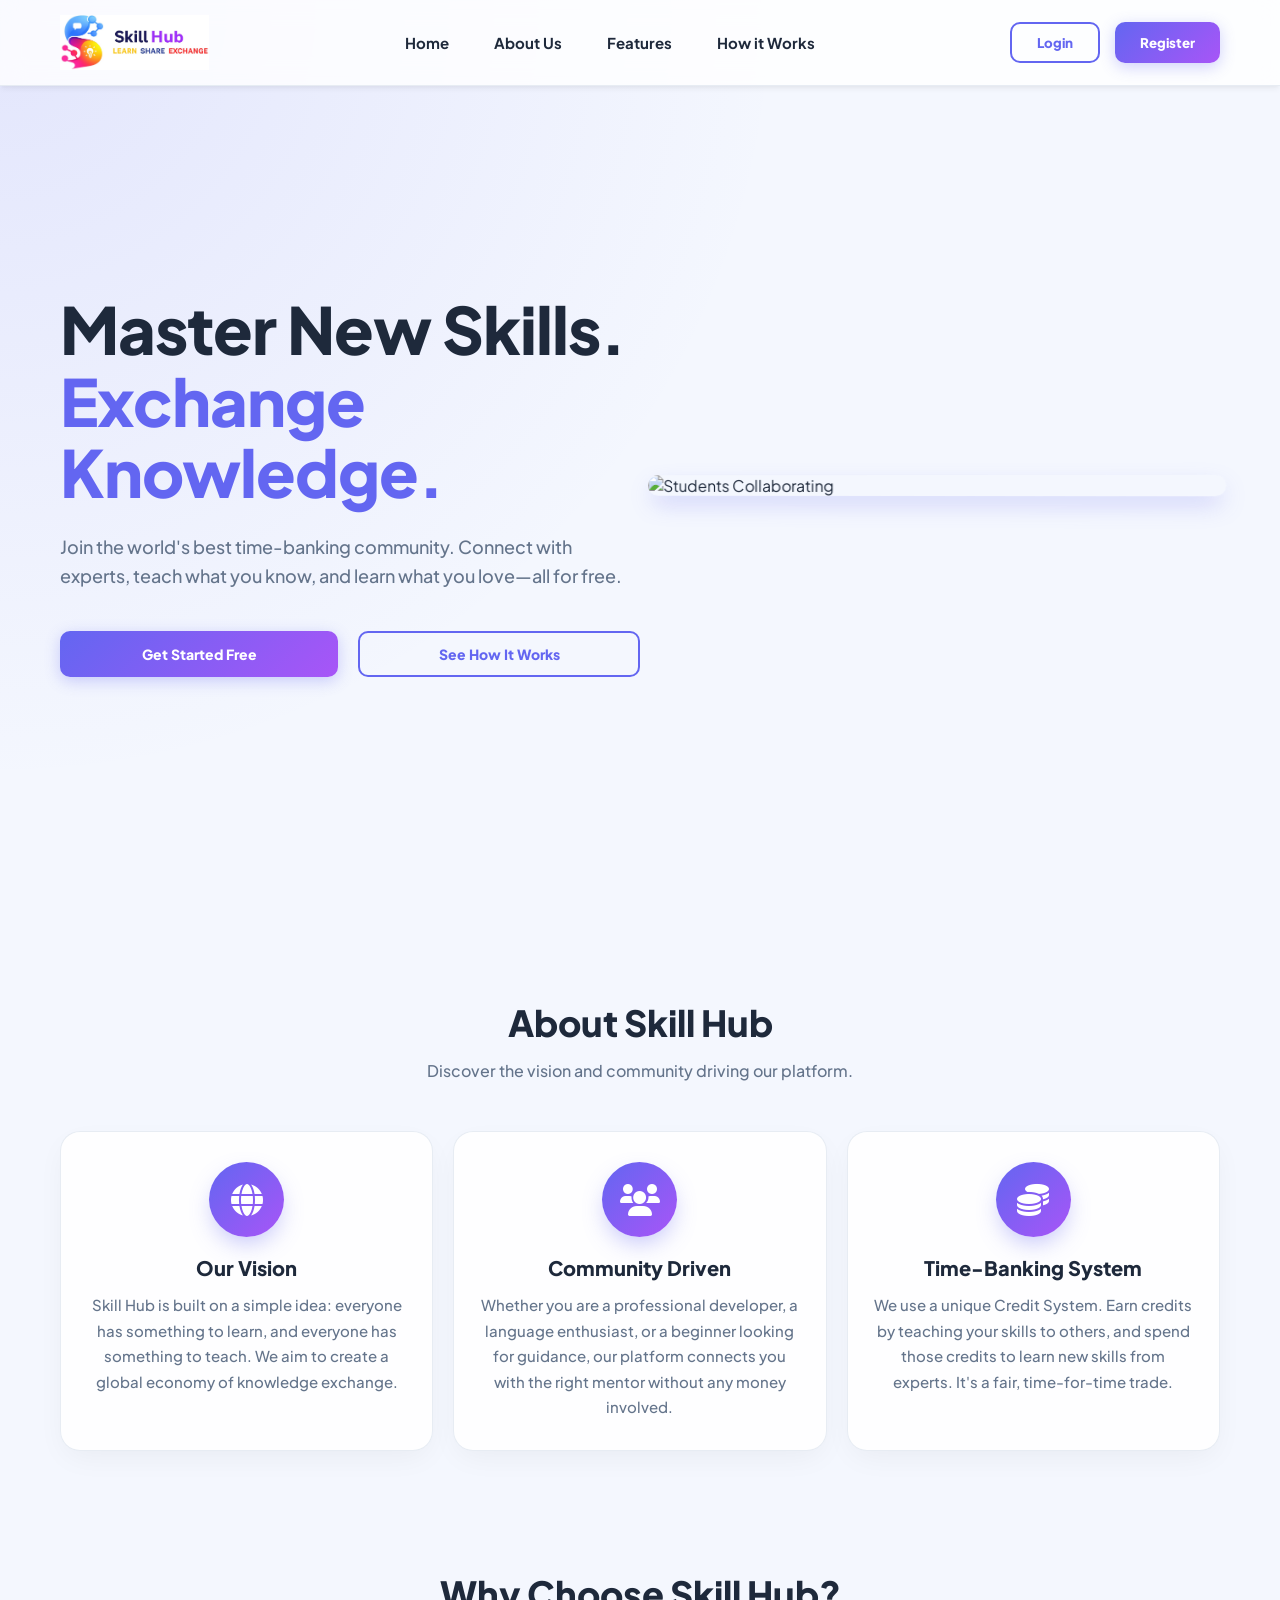
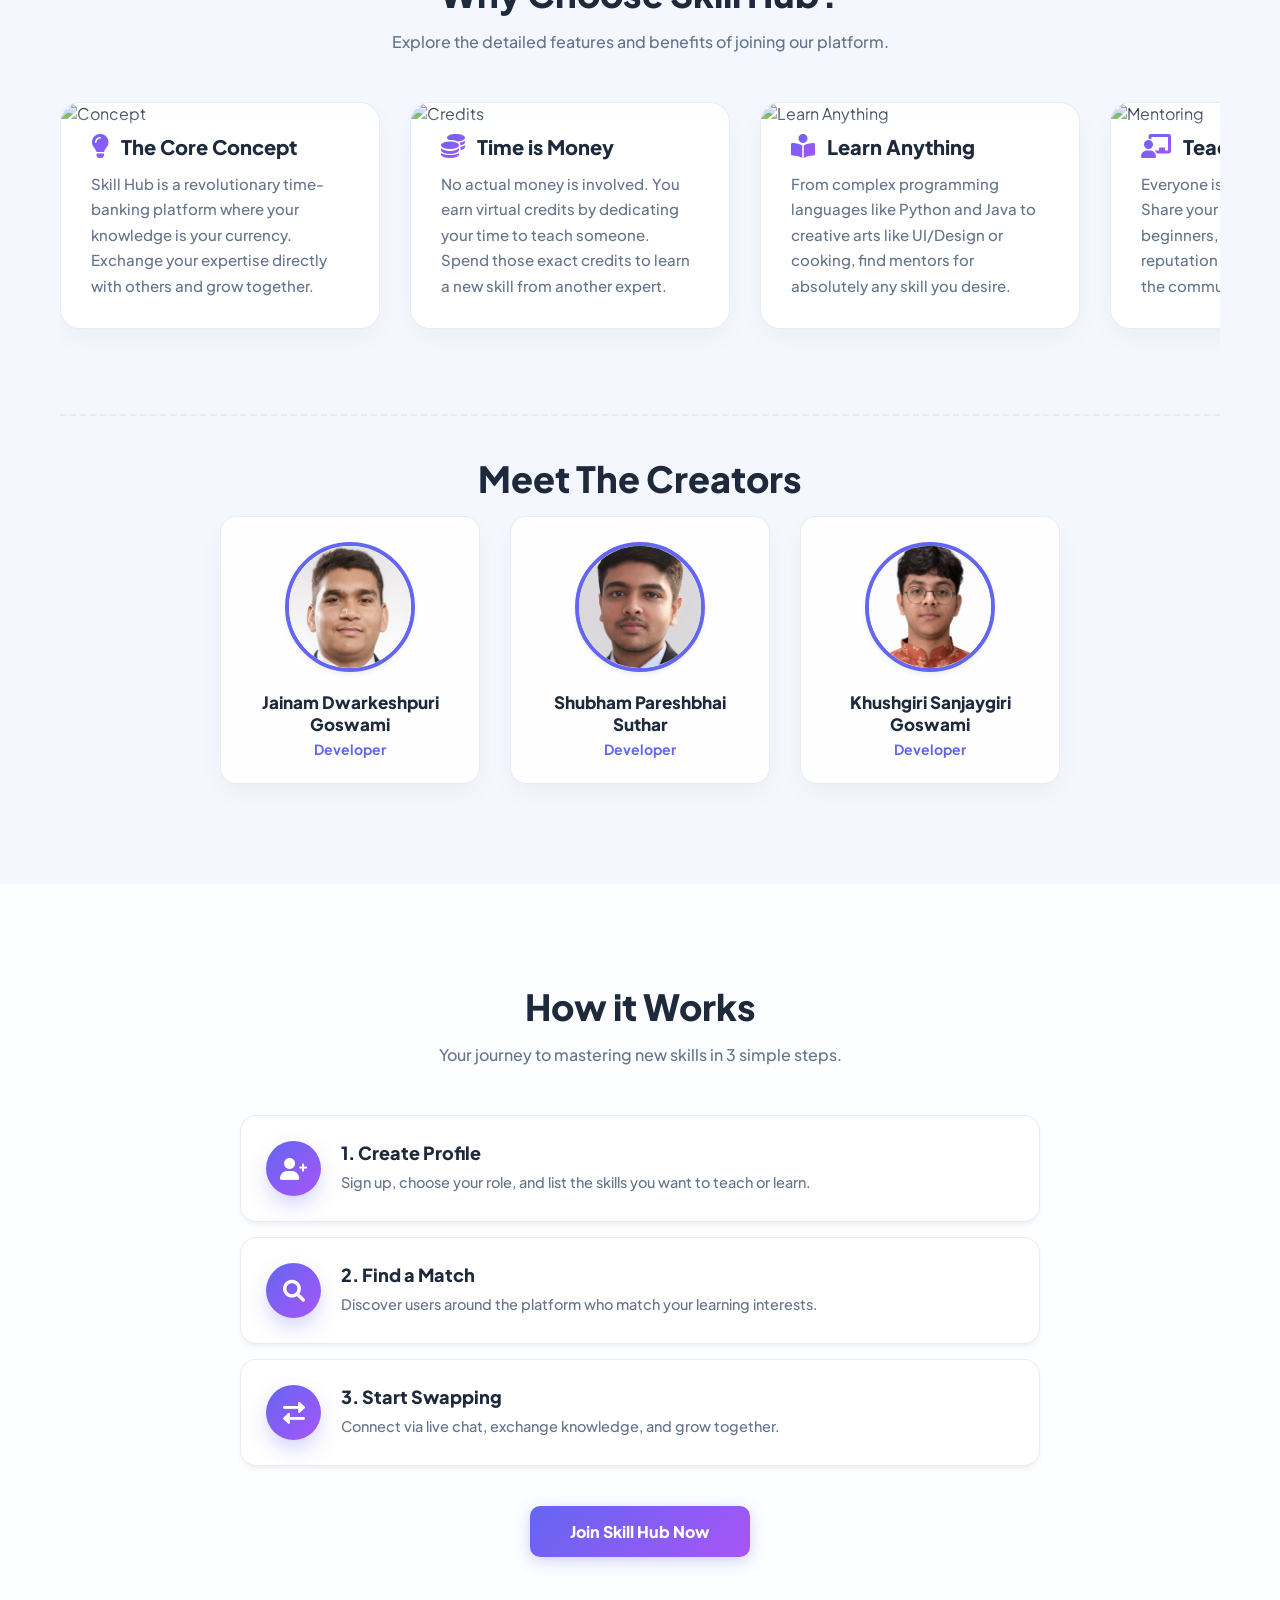
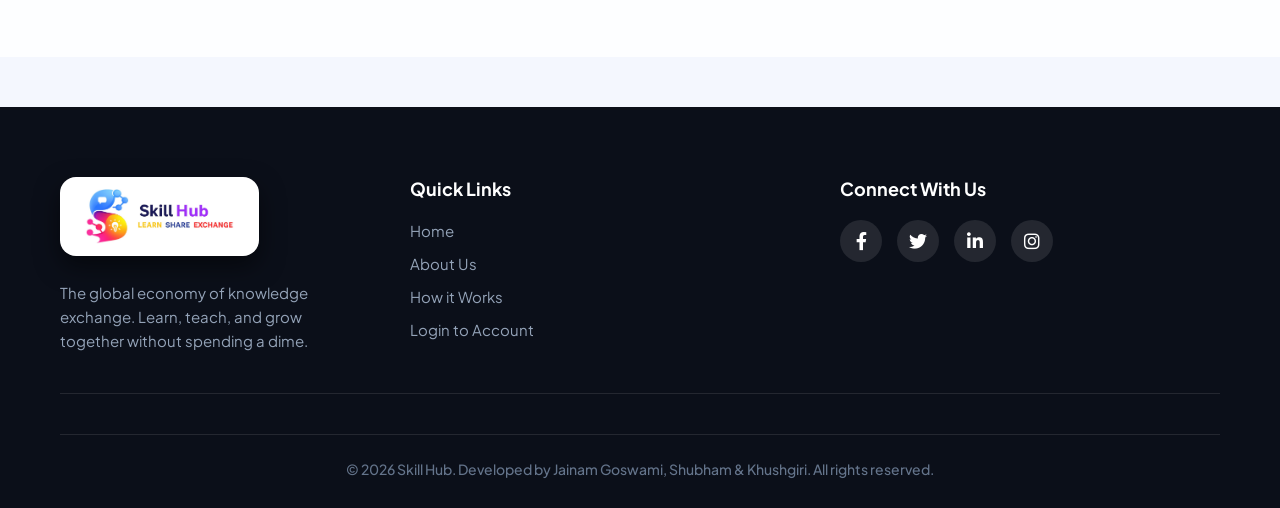
==== commit fdea6fbf: "Update index.html" ====
--- a/index.html
+++ b/index.html
@@ -305,8 +305,19 @@
                                     <label style="cursor: pointer; font-size: 14px;"><input type="radio" name="regGender" value="Female"> Female</label>
                                 </div>
                             </div>
-                            <div class="input-group"><i class="fas fa-lock left-icon"></i><input type="password" id="regPass" placeholder="Create Password" autocomplete="new-password" required></div>
-                            <div class="input-group"><i class="fas fa-lock left-icon"></i><input type="password" id="regConfirmPass" placeholder="Confirm Password" autocomplete="new-password" required></div>
+                            
+                            <div class="input-group">
+                                <i class="fas fa-lock left-icon"></i>
+                                <input type="password" id="regPass" placeholder="Create Password" autocomplete="new-password" required>
+                                <i class="fas fa-eye eye-icon" onclick="togglePass('regPass', this)"></i>
+                            </div>
+                            
+                            <div class="input-group">
+                                <i class="fas fa-lock left-icon"></i>
+                                <input type="password" id="regConfirmPass" placeholder="Confirm Password" autocomplete="new-password" required>
+                                <i class="fas fa-eye eye-icon" onclick="togglePass('regConfirmPass', this)"></i>
+                            </div>
+                            
                             <button type="submit" class="btn-submit">Verify Email</button>
                         </form>
                         <div class="toggle-text" style="margin-top: 20px;">Already have an account? <span onclick="showSubForm('loginForm')">Login Here</span></div>
--- a/style.css
+++ b/style.css
@@ -42,6 +42,14 @@
     --shadow-sm: 0 4px 6px -1px rgba(0, 0, 0, 0.3);
     --shadow-card: 0 10px 30px -5px rgba(0, 0, 0, 0.5);
     --shadow-glow: 0 10px 25px -5px rgba(99, 102, 241, 0.5);
+}
+
+body.dark-theme .sidebar-logo img {
+    filter: brightness(1.2) contrast(1.1);
+    background: #ffffff; 
+    padding: 5px;
+    border-radius: 8px;
+    box-shadow: 0 0 15px rgba(255, 255, 255, 0.1);
 }
 
 * { margin: 0; padding: 0; box-sizing: border-box; font-family: 'Plus Jakarta Sans', 'Montserrat', sans-serif; }
@@ -245,7 +253,7 @@
 #dashboardWrapper { display: flex; width: 100vw; height: 100vh; background: var(--bg-main); color: var(--text-main); }
 
 /* Glass Sidebar */
-.sidebar { width: 280px; background: var(--sidebar-bg); backdrop-filter: var(--glass-blur); -webkit-backdrop-filter: var(--glass-blur); border-right: 1px solid var(--border-color); display: flex; flex-direction: column; padding: 30px 20px; z-index: 10; transition: 0.3s ease; box-shadow: 5px 0 25px rgba(0,0,0,0.02); }
+.sidebar { width: 280px; background: var(--sidebar-bg); backdrop-filter: var(--glass-blur); -webkit-backdrop-filter: var(--glass-blur); border-right: 1px solid var(--border-color); display: flex; flex-direction: column; padding: 30px 20px; z-index: 10000; transition: 0.3s ease; box-shadow: 5px 0 25px rgba(0,0,0,0.02); }
 .sidebar-logo { display: flex; align-items: center; justify-content: center; margin-bottom: 40px; }
 .sidebar-logo img { height: 75px; border-radius: 12px; box-shadow: var(--shadow-sm); transition: 0.3s; }
 .sidebar-logo img:hover { transform: scale(1.05) rotate(-2deg); }
@@ -532,30 +540,6 @@
 .danger-btn { background: transparent; border: 1px solid #ef4444; color: #ef4444; padding: 8px 16px; border-radius: 6px; cursor: pointer; font-weight: 600; transition: 0.2s; }
 .danger-btn:hover { background: #ef4444; color: #fff; }
 
-/* Responsive Adjustments */
-@media screen and (max-width: 900px) {
-    .dashboard-header { padding: 15px 20px; }
-    .dashboard-body { padding: 20px; }
-    .sidebar { backdrop-filter: none; background: var(--bg-card); border-bottom: 1px solid var(--border-color); box-shadow: none;}
-    .metrics-grid { grid-template-columns: 1fr 1fr; }
-    .content-box h1 { font-size: 45px; }
-    .auth-view { max-width: 100%; padding: 20px; }
-    
-    .nav-links { margin-top: 10px; justify-content: center; width: 100%; }
-    .saas-navbar { flex-direction: column; padding: 15px; gap: 15px; }
-    .hero-section { flex-direction: column; padding-top: 180px; text-align: center; }
-    .hero-image { margin-top: 40px; }
-    .footer-content { flex-direction: column; text-align: center; align-items: center; }
-}
-
-@media screen and (max-width: 480px) {
-    .metrics-grid { grid-template-columns: 1fr; }
-    .content-box h1 { font-size: 35px; }
-    .form-title { font-size: 28px; }
-    .chat-container { height: 80vh; }
-    .hero-content h1 { font-size: 40px; }
-}
-
 /* 🟢 Calendar Input Styling */
 .schedule-inputs { display: flex; gap: 15px; margin-bottom: 20px; }
 .schedule-inputs input { flex: 1; padding: 14px 15px; border: 2px solid var(--border-color); border-radius: 12px; background: var(--bg-input); color: var(--text-main); font-weight: 600; outline: none; font-size: 15px; transition: 0.3s; box-shadow: inset 0 2px 4px rgba(0,0,0,0.02);}
@@ -581,7 +565,6 @@
 }
 
 @media screen and (min-width: 600px) {
-    /* Desktop pe wapas normal pop-up design */
     .app-modal-card {
         position: relative;
         bottom: auto;
@@ -646,3 +629,57 @@
     -webkit-background-clip: text;
     color: transparent;
 }
+
+
+/* =======================================================
+   🟢 RESPONSIVE MOBILE FIXES (BOOTSTRAP LEVEL QUALITY)
+   ======================================================= */
+
+.sidebar-overlay { display: none; position: fixed; top: 0; left: 0; width: 100vw; height: 100vh; background: rgba(0,0,0,0.5); z-index: 9998; backdrop-filter: blur(3px); }
+.sidebar-overlay.active { display: block; }
+.mobile-menu-btn { display: none; }
+
+/* iPad / Tablet & Mobile Screens */
+@media screen and (max-width: 900px) {
+    /* 1. Sidebar to slide out drawer */
+    .mobile-menu-btn { display: flex !important; margin-right: 10px; }
+    .sidebar { position: fixed; top: 0; left: -320px; height: 100vh; z-index: 9999; width: 280px; transition: 0.3s ease-in-out; }
+    .sidebar.mobile-open { left: 0; }
+    
+    /* 2. Dashboard Header Fix */
+    .dashboard-header { flex-direction: column; align-items: stretch; gap: 15px; padding: 15px; }
+    .dashboard-header > div:first-child { display: flex; align-items: center; width: 100%; }
+    .search-bar { flex: 1; width: 100%; }
+    .header-actions { justify-content: space-between; width: 100%; }
+    
+    /* 3. Landing Page Header overlap fix */
+    .saas-navbar { position: absolute; padding: 15px; gap: 10px; flex-direction: column; }
+    .saas-nav-links { flex-wrap: wrap; justify-content: center; gap: 10px; }
+    .hero-section { padding-top: 240px; text-align: center; } /* Ye Master New Skills ko safe jagah par push karega */
+    
+    /* 4. Dashboard Body Split Grid fix to prevent squishing */
+    div[style*="grid-template-columns: 2fr 1fr"] { grid-template-columns: 1fr !important; }
+    
+    /* 5. Chat Window Stack fix */
+    .chat-container { flex-direction: column; height: auto; }
+    .chat-sidebar { width: 100%; height: 200px; border-right: none; border-bottom: 1px solid var(--border-color); }
+    .chat-window { height: 500px; }
+}
+
+/* Small Phones */
+@media screen and (max-width: 600px) {
+    div[style*="grid-template-columns: 1fr 1fr"] { grid-template-columns: 1fr !important; }
+    .metrics-grid { grid-template-columns: 1fr 1fr; gap: 10px; }
+    .metric-card { padding: 15px; }
+    .metric-value { font-size: 24px; }
+}
+
+/* Very Small Phones */
+@media screen and (max-width: 480px) {
+    .metrics-grid { grid-template-columns: 1fr; }
+    .content-box h1 { font-size: 35px; }
+    .form-title { font-size: 28px; }
+    .chat-window { height: 400px; }
+    .hero-content h1 { font-size: 32px; }
+    .hero-section { padding-top: 260px; }
+}
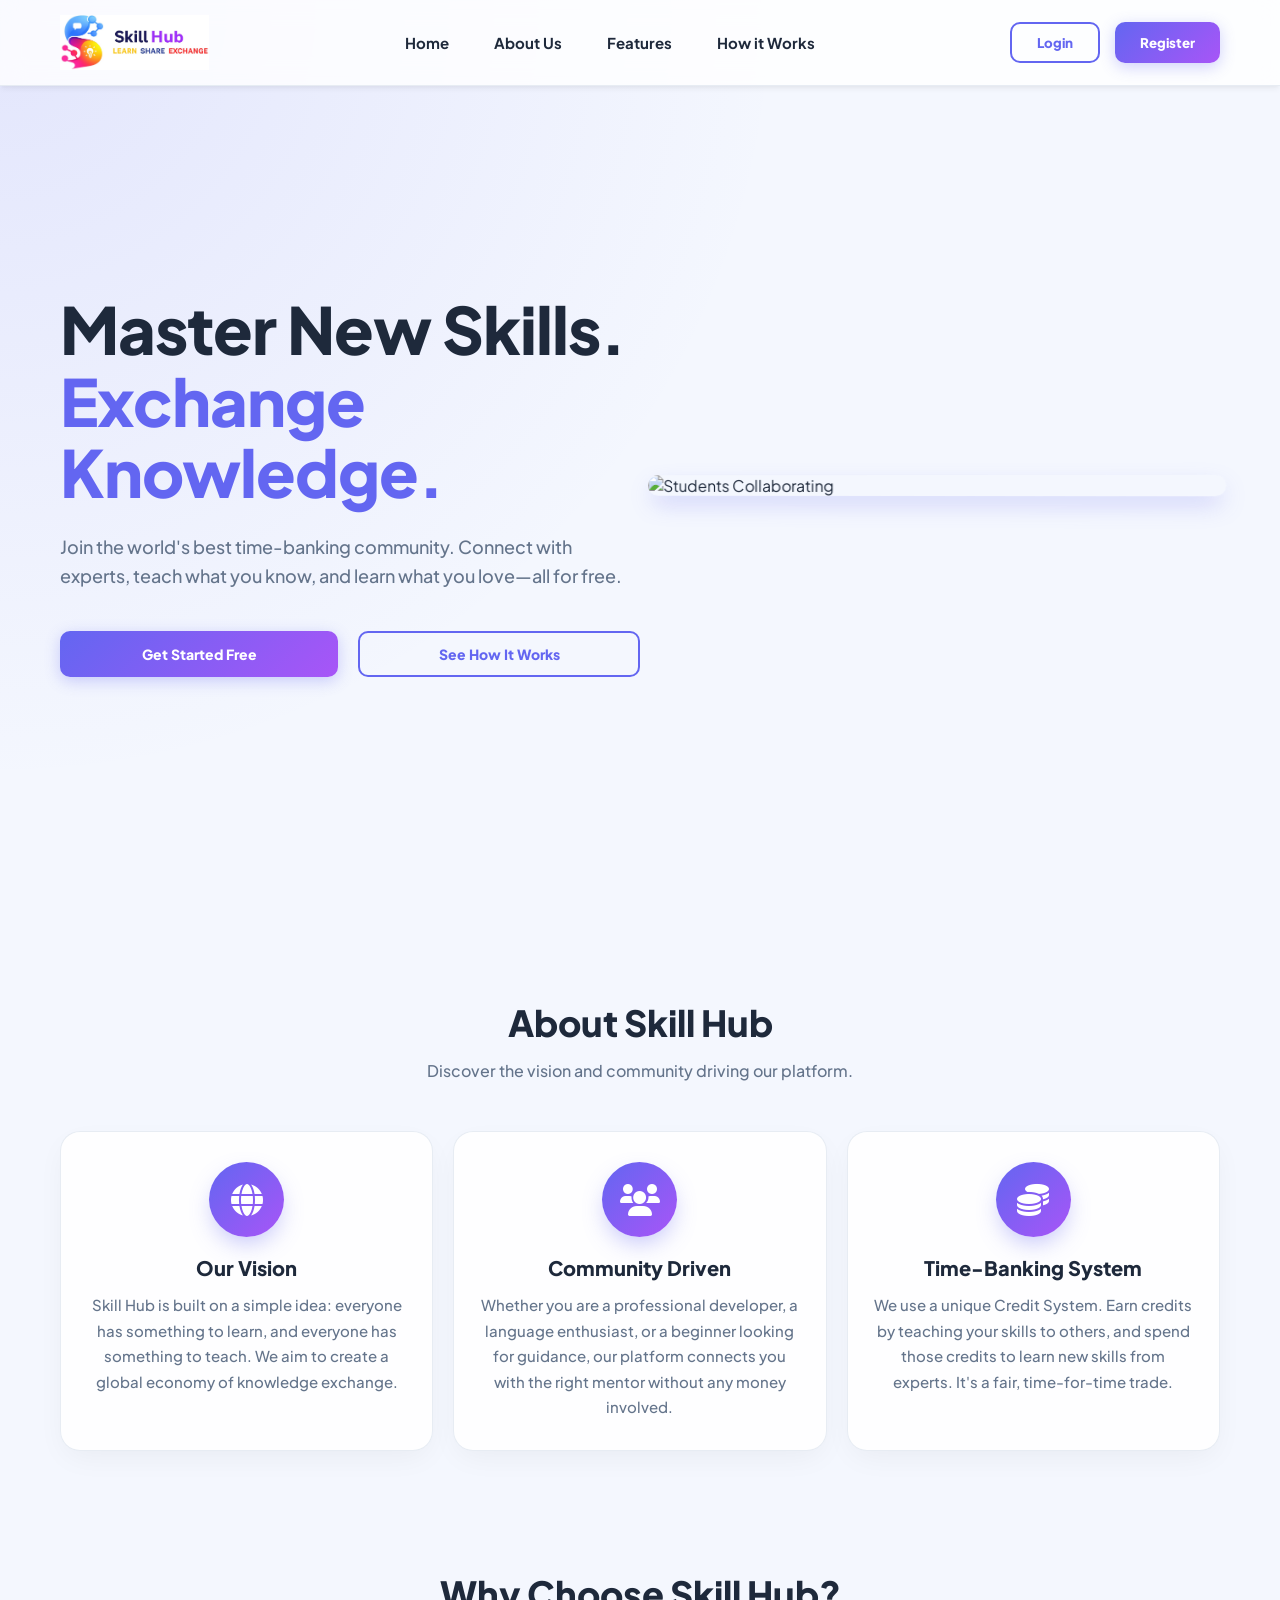
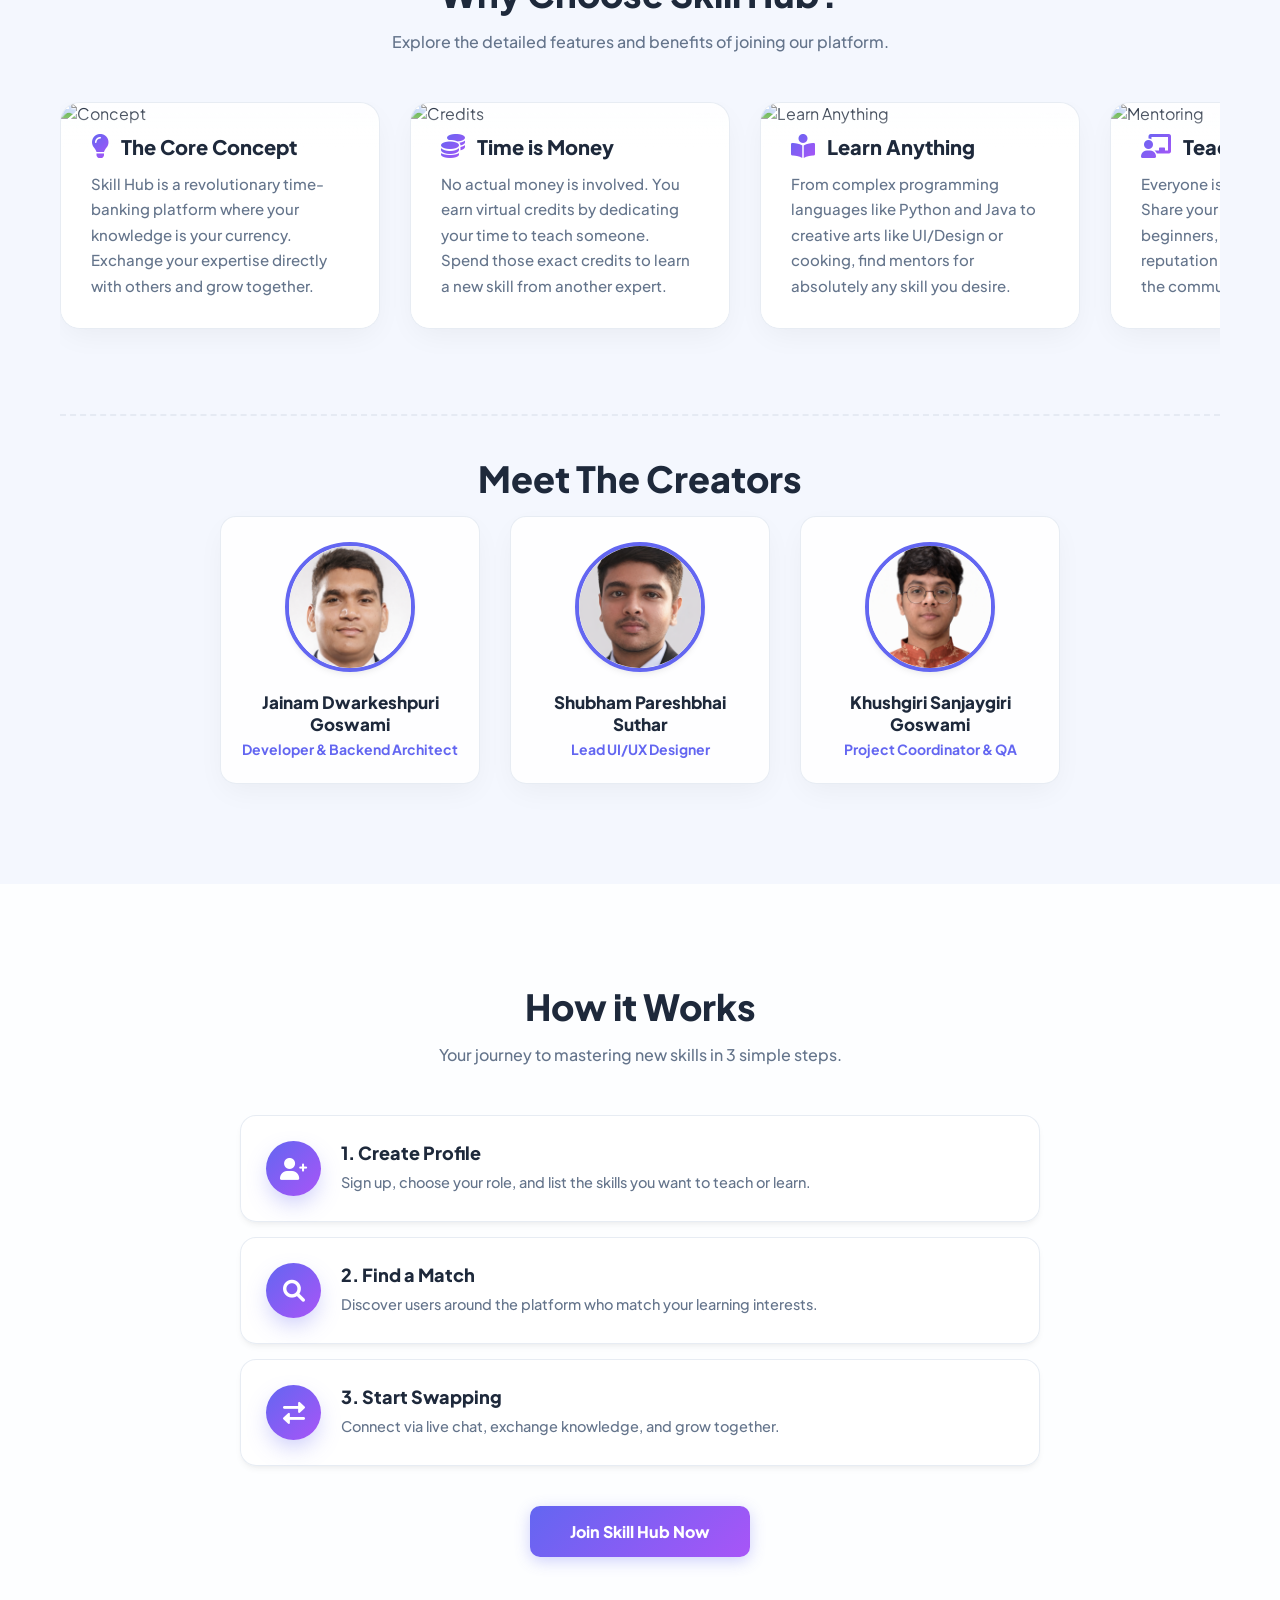
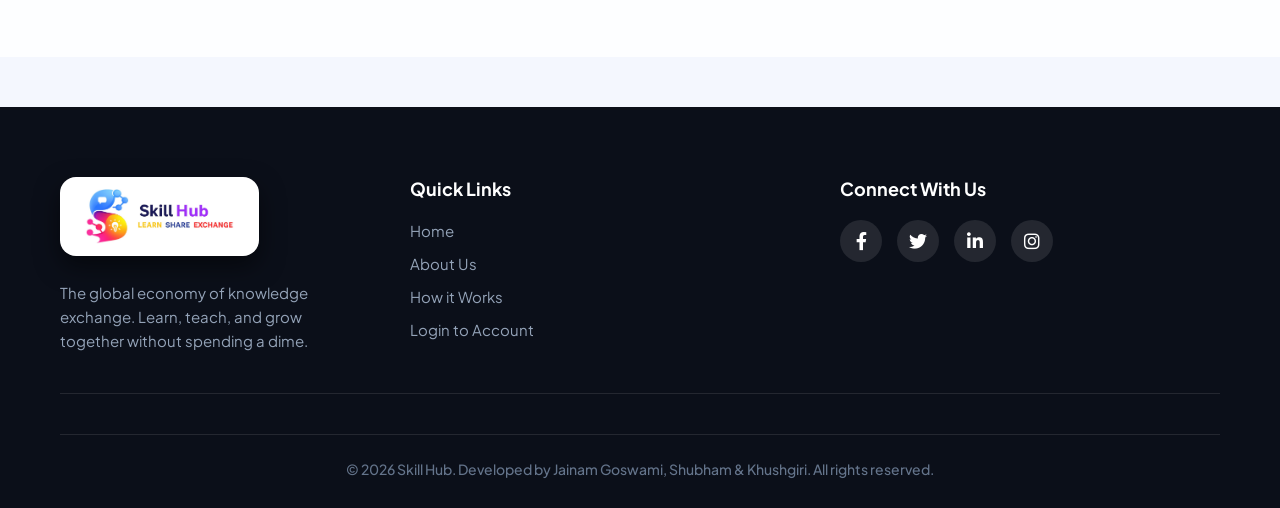
==== commit 1d6bba01: "Update index.html" ====
--- a/index.html
+++ b/index.html
@@ -159,18 +159,18 @@
                      <div class="team-member">
                         <img src="Jainam.jpeg" alt="Jainam Dwarkeshpuri Goswami">
                         <h3>Jainam Dwarkeshpuri Goswami</h3>
-                        <p>Developer</p>
+                        <p>Developer & Backend Architect</p>
                     </div>
 			        <div class="team-member">
                         <img src="Shubham.jpeg" alt="Shubham Pareshbhai Suthar">
                         <h3>Shubham Pareshbhai Suthar</h3>
-                        <p>Developer</p>
+                        <p>Lead UI/UX Designer</p>
                     </div>
 
                     <div class="team-member">
                         <img src="khush.jpeg" alt="Khushgiri Sanjaygiri Goswami">
                         <h3>Khushgiri Sanjaygiri Goswami</h3>
-                        <p>Developer</p>
+                        <p>Project Coordinator & QA</p>
                     </div>
                 </div>
             </div>
--- a/style.css
+++ b/style.css
@@ -637,41 +637,59 @@
 
 .sidebar-overlay { display: none; position: fixed; top: 0; left: 0; width: 100vw; height: 100vh; background: rgba(0,0,0,0.5); z-index: 9998; backdrop-filter: blur(3px); }
 .sidebar-overlay.active { display: block; }
-.mobile-menu-btn { display: none; }
-
-/* iPad / Tablet & Mobile Screens */
-@media screen and (max-width: 900px) {
-    /* 1. Sidebar to slide out drawer */
-    .mobile-menu-btn { display: flex !important; margin-right: 10px; }
-    .sidebar { position: fixed; top: 0; left: -320px; height: 100vh; z-index: 9999; width: 280px; transition: 0.3s ease-in-out; }
+
+/* Hide mobile menu button by default on Desktop */
+.mobile-menu-btn { display: none !important; }
+
+/* iPad, Tablets, & Big Phones */
+@media screen and (max-width: 1100px) {
+    /* 1. Show the Hamburger Menu properly styled */
+    .mobile-menu-btn { 
+        display: flex !important; 
+        background: var(--primary-gradient) !important;
+        color: white !important;
+        border: none !important;
+        box-shadow: 0 4px 10px rgba(99, 102, 241, 0.3) !important;
+        flex-shrink: 0;
+    }
+    
+    /* 2. Sidebar slide animation */
+    .sidebar { position: fixed; top: 0; left: -320px; height: 100vh; z-index: 10000; width: 280px; transition: 0.3s ease-in-out; }
     .sidebar.mobile-open { left: 0; }
     
-    /* 2. Dashboard Header Fix */
-    .dashboard-header { flex-direction: column; align-items: stretch; gap: 15px; padding: 15px; }
-    .dashboard-header > div:first-child { display: flex; align-items: center; width: 100%; }
-    .search-bar { flex: 1; width: 100%; }
-    .header-actions { justify-content: space-between; width: 100%; }
-    
-    /* 3. Landing Page Header overlap fix */
+    /* 3. Make the Header clean and single row */
+    .dashboard-header { padding: 15px 20px; gap: 15px; }
+    
+    /* Hide the user name on mobile so everything fits */
+    .user-profile-mini .details { display: none; }
+    .user-profile-mini { padding-left: 0; border-left: none; }
+    .header-actions { gap: 15px; }
+
+    /* 4. Fix Landing Page overlapping 'Master New Skills' */
     .saas-navbar { position: absolute; padding: 15px; gap: 10px; flex-direction: column; }
     .saas-nav-links { flex-wrap: wrap; justify-content: center; gap: 10px; }
-    .hero-section { padding-top: 240px; text-align: center; } /* Ye Master New Skills ko safe jagah par push karega */
-    
-    /* 4. Dashboard Body Split Grid fix to prevent squishing */
-    div[style*="grid-template-columns: 2fr 1fr"] { grid-template-columns: 1fr !important; }
-    
-    /* 5. Chat Window Stack fix */
-    .chat-container { flex-direction: column; height: auto; }
-    .chat-sidebar { width: 100%; height: 200px; border-right: none; border-bottom: 1px solid var(--border-color); }
-    .chat-window { height: 500px; }
+    .hero-section { padding-top: 240px; text-align: center; } /* Push text down */
+    .hero-actions { justify-content: center; flex-wrap: wrap; }
+    .hero-image { margin-top: 40px; }
+    .footer-content { flex-direction: column; text-align: center; align-items: center; }
+    
+    /* 5. Dashboard Grid fixes */
+    .dashboard-split-grid { grid-template-columns: 1fr !important; }
 }
 
 /* Small Phones */
 @media screen and (max-width: 600px) {
-    div[style*="grid-template-columns: 1fr 1fr"] { grid-template-columns: 1fr !important; }
+    .dashboard-header { flex-direction: column; align-items: stretch; }
+    .header-left { width: 100%; }
+    .header-actions { justify-content: flex-end; width: 100%; border-top: 1px solid var(--border-color); padding-top: 10px; }
+    
     .metrics-grid { grid-template-columns: 1fr 1fr; gap: 10px; }
     .metric-card { padding: 15px; }
     .metric-value { font-size: 24px; }
+    
+    .chat-container { flex-direction: column; height: auto; }
+    .chat-sidebar { width: 100%; height: 200px; border-right: none; border-bottom: 1px solid var(--border-color); }
+    .chat-window { height: 450px; }
 }
 
 /* Very Small Phones */
@@ -679,7 +697,6 @@
     .metrics-grid { grid-template-columns: 1fr; }
     .content-box h1 { font-size: 35px; }
     .form-title { font-size: 28px; }
-    .chat-window { height: 400px; }
     .hero-content h1 { font-size: 32px; }
     .hero-section { padding-top: 260px; }
 }
